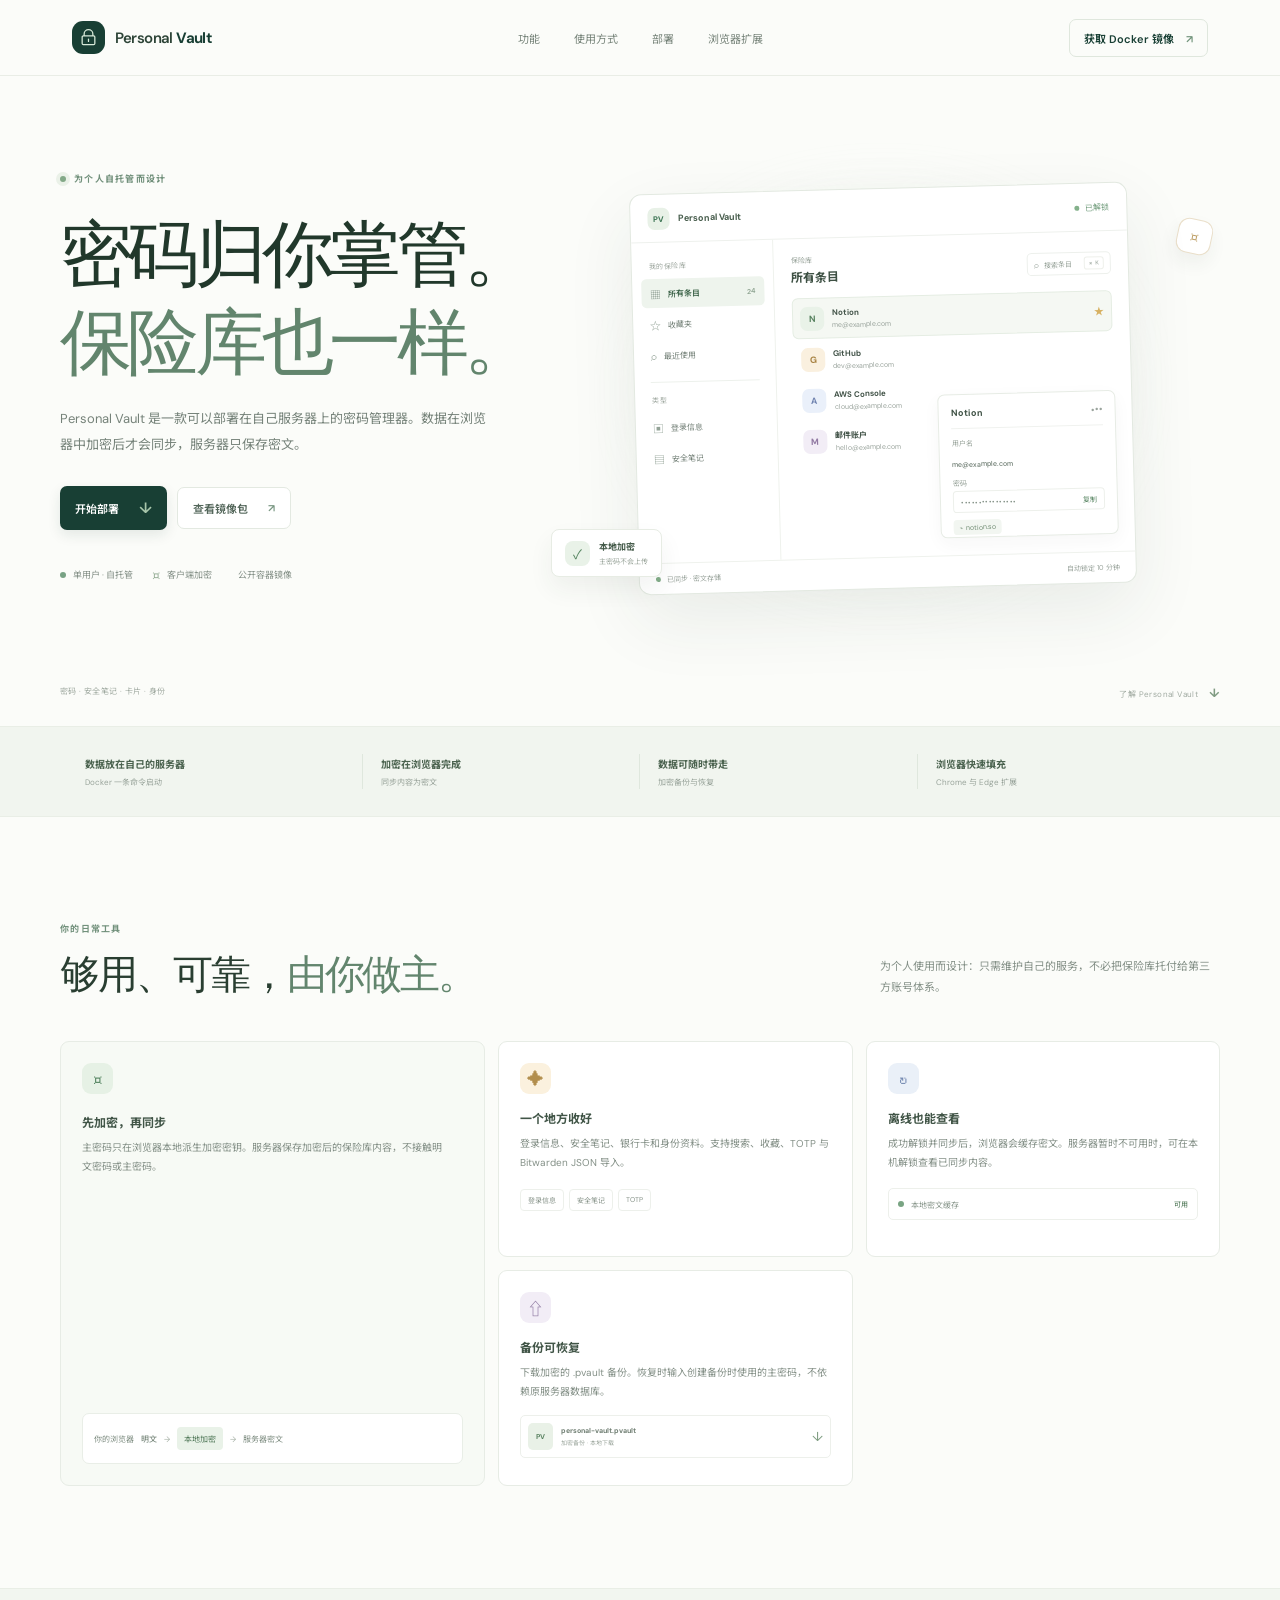
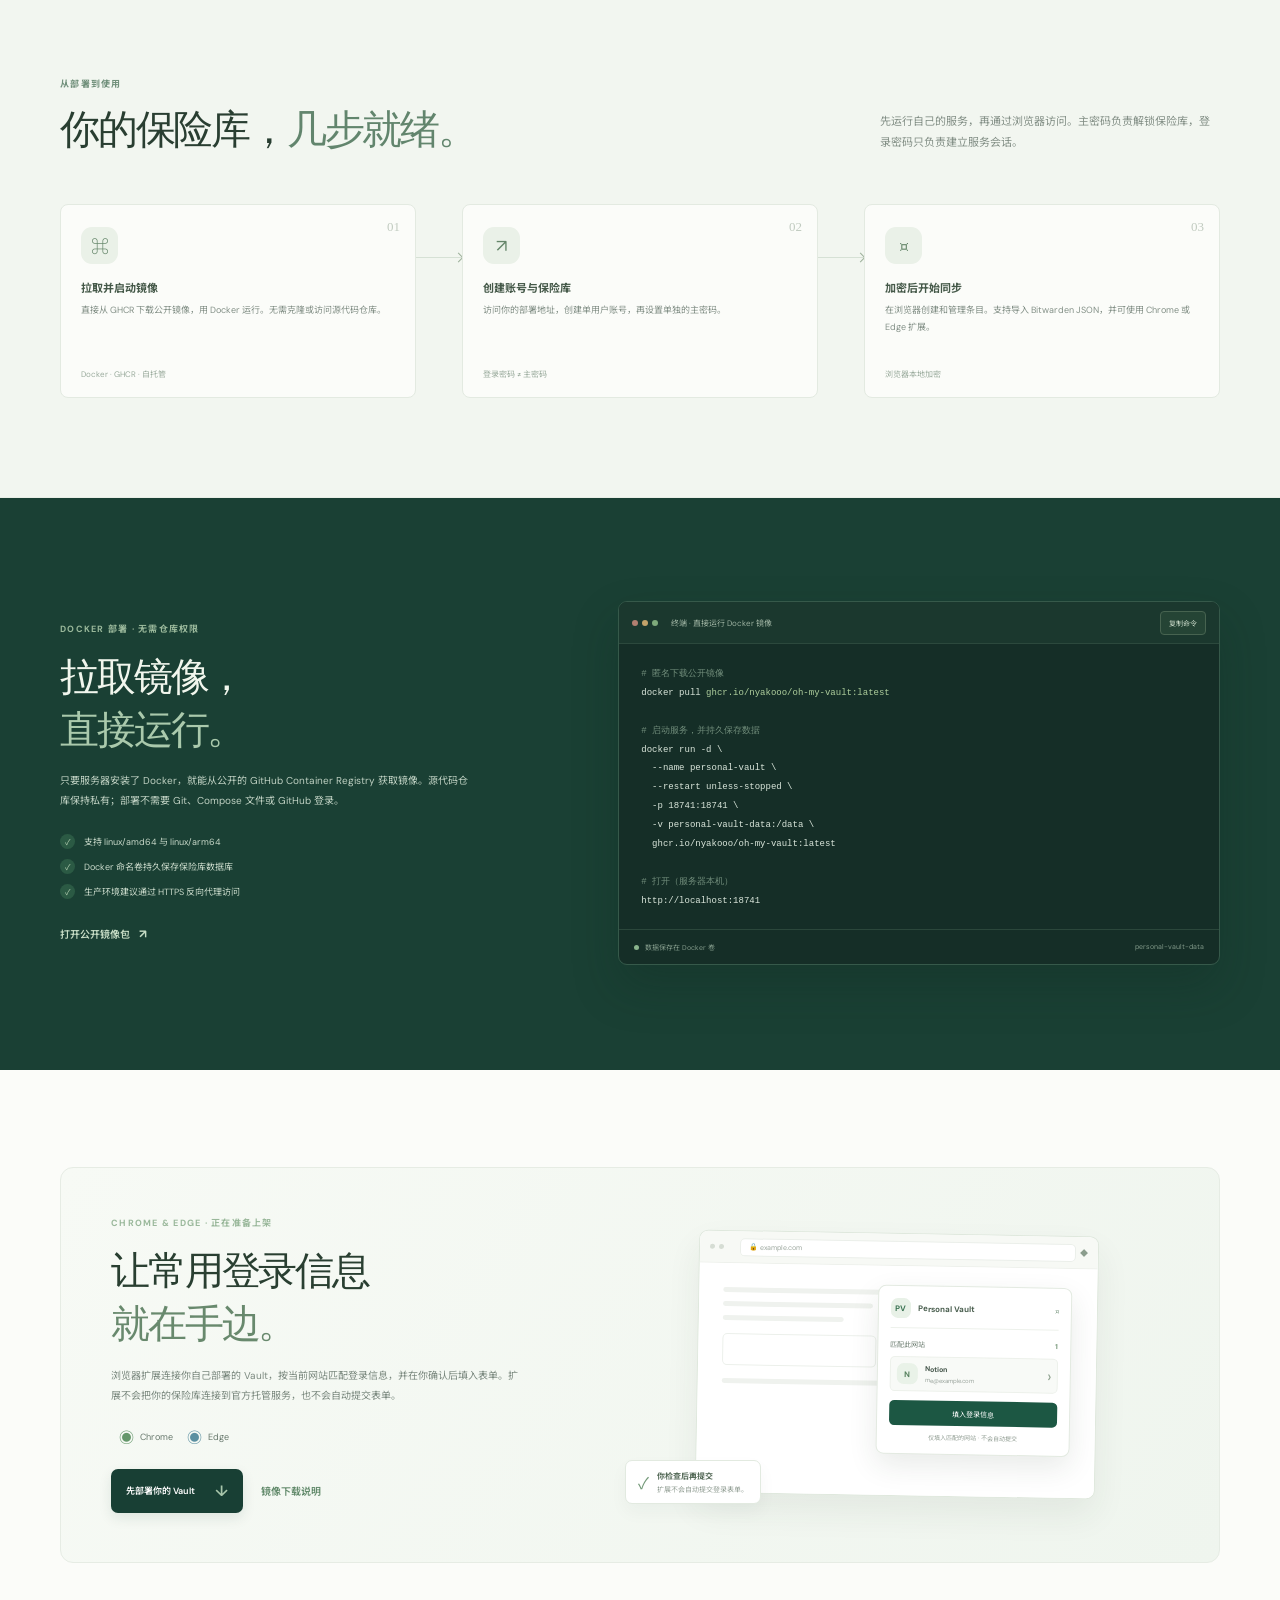
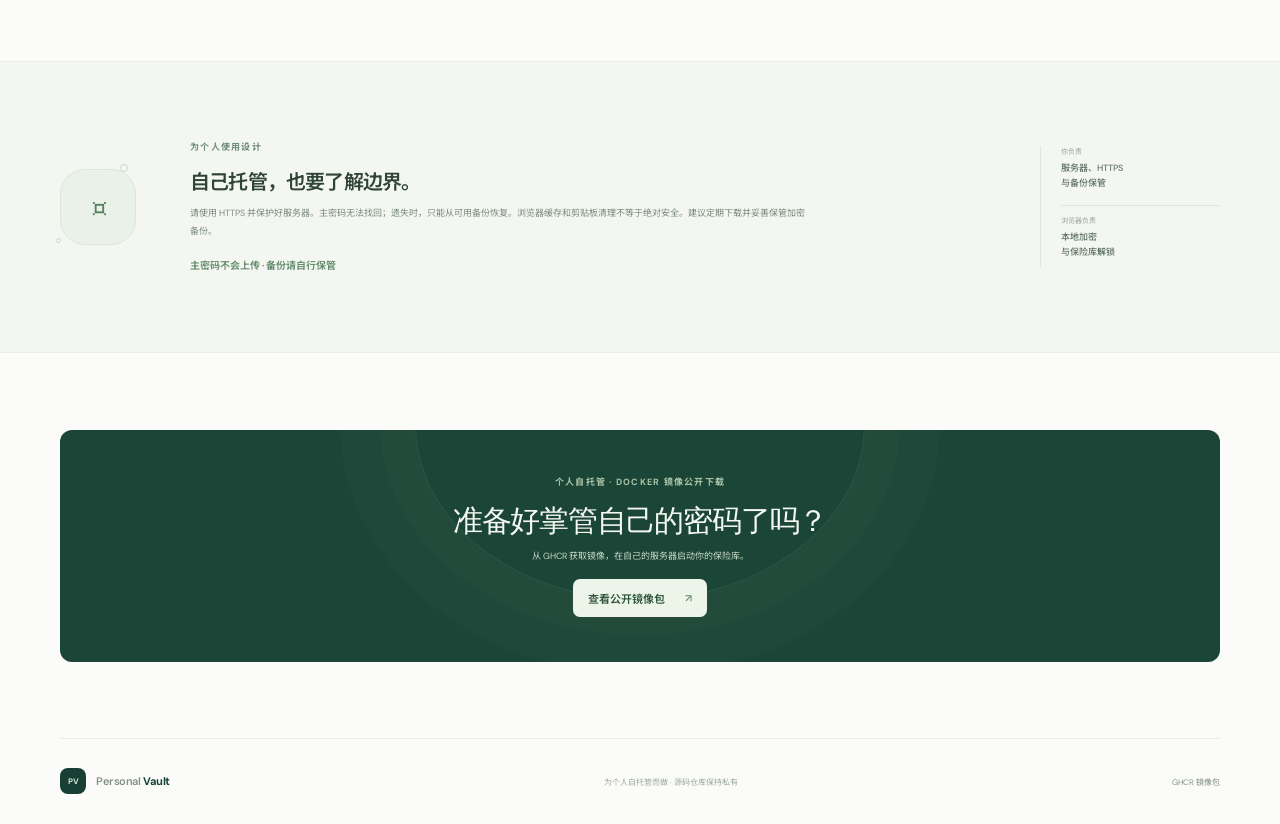
==== index.html @ 7a70dc6a "feat: publish Personal Vault homepage" ====
<!doctype html>
<html lang="zh-CN">
  <head>
    <meta charset="UTF-8" />
    <meta name="viewport" content="width=device-width, initial-scale=1" />
    <meta name="theme-color" content="#183f34" />
    <meta name="description" content="Personal Vault 是一款自托管、单用户密码管理器。浏览器本地加密，服务端只保存密文，并提供 Chrome 与 Edge 扩展。" />
    <link rel="icon" href="./favicon.svg" type="image/svg+xml" />
    <link rel="preconnect" href="https://fonts.googleapis.com" />
    <link rel="preconnect" href="https://fonts.gstatic.com" crossorigin />
    <link href="https://fonts.googleapis.com/css2?family=DM+Sans:wght@400;500;600;700&family=Noto+Sans+SC:wght@400;500;600;700&display=swap" rel="stylesheet" />
    <link rel="stylesheet" href="./styles.css" />
    <title>Personal Vault — 自己掌管的密码保险库</title>
  </head>
  <body>
    <header class="site-header">
      <a class="brand" href="#top" aria-label="Personal Vault 首页">
        <span class="brand-mark" aria-hidden="true"><svg viewBox="0 0 24 24" fill="none"><path d="M6.5 10V7.5a5.5 5.5 0 0 1 11 0V10M5.5 10h13A1.5 1.5 0 0 1 20 11.5v8a1.5 1.5 0 0 1-1.5 1.5h-13A1.5 1.5 0 0 1 4 19.5v-8A1.5 1.5 0 0 1 5.5 10Z"/><path d="M12 14v3"/></svg></span>
        <span>Personal <b>Vault</b></span>
      </a>
      <nav class="main-nav" aria-label="主导航">
        <a href="#features">功能</a>
        <a href="#how-it-works">使用方式</a>
        <a href="#install">部署</a>
        <a href="#extension">浏览器扩展</a>
      </nav>
      <a class="header-cta" href="https://github.com/users/Nyakooo/packages/container/package/oh-my-vault">获取 Docker 镜像 <span aria-hidden="true">↗</span></a>
    </header>

    <main id="top">
      <section class="hero section-wrap">
        <div class="hero-copy">
          <div class="eyebrow"><span></span> 为个人自托管而设计</div>
          <h1>密码归你掌管。<br /><em>保险库也一样。</em></h1>
          <p class="hero-intro">Personal Vault 是一款可以部署在自己服务器上的密码管理器。数据在浏览器中加密后才会同步，服务器只保存密文。</p>
          <div class="hero-actions">
            <a class="button button-primary" href="#install">开始部署 <span aria-hidden="true">↓</span></a>
            <a class="button button-quiet" href="https://github.com/users/Nyakooo/packages/container/package/oh-my-vault">查看镜像包 <span aria-hidden="true">↗</span></a>
          </div>
          <div class="hero-facts"><span><i class="fact-dot"></i> 单用户 · 自托管</span><span><i class="fact-lock">⌑</i> 客户端加密</span><span><i class="fact-leaf"></i> 公开容器镜像</span></div>
        </div>
        <div class="vault-visual" aria-label="保险库界面示意图">
          <div class="visual-glow"></div><div class="orbit orbit-a"></div><div class="orbit orbit-b"></div>
          <div class="vault-card">
            <div class="vault-card-top"><div class="mini-brand"><span class="mini-mark">PV</span><span>Personal Vault</span></div><span class="unlocked"><i></i> 已解锁</span></div>
            <div class="vault-card-body"><div class="vault-sidebar"><span class="side-label">我的保险库</span><span class="side-item active"><b>▦</b> 所有条目 <small>24</small></span><span class="side-item"><b>☆</b> 收藏夹</span><span class="side-item"><b>⌕</b> 最近使用</span><div class="side-rule"></div><span class="side-label">类型</span><span class="side-item"><b>▣</b> 登录信息</span><span class="side-item"><b>▤</b> 安全笔记</span></div>
              <div class="vault-list"><div class="list-title"><div><small>保险库</small><strong>所有条目</strong></div><span class="search-pill">⌕ <i>搜索条目</i><kbd>⌘ K</kbd></span></div><div class="entry selected"><span class="entry-icon green">N</span><span><b>Notion</b><small>me@example.com</small></span><span class="star">★</span></div><div class="entry"><span class="entry-icon amber">G</span><span><b>GitHub</b><small>dev@example.com</small></span></div><div class="entry"><span class="entry-icon blue">A</span><span><b>AWS Console</b><small>cloud@example.com</small></span></div><div class="entry"><span class="entry-icon violet">M</span><span><b>邮件账户</b><small>hello@example.com</small></span></div>
                <div class="detail-preview"><div class="detail-title"><span>Notion</span><span class="detail-more">•••</span></div><small>用户名</small><b>me@example.com</b><small>密码</small><div class="masked">•••••••••••••••• <span>复制</span></div><div class="site-chip">⌁ notion.so</div></div>
              </div></div>
            <div class="vault-card-foot"><span><i></i> 已同步 · 密文存储</span><span>自动锁定 10 分钟</span></div>
          </div>
          <div class="floating-badge"><span class="badge-shield">✓</span><span><b>本地加密</b><small>主密码不会上传</small></span></div>
          <div class="floating-key">⌑</div>
        </div>
        <div class="hero-bottom"><span>密码 · 安全笔记 · 卡片 · 身份</span><span class="scroll-label">了解 Personal Vault <b>↓</b></span></div>
      </section>

      <section class="trust-strip"><div><b>数据放在自己的服务器</b><span>Docker 一条命令启动</span></div><div><b>加密在浏览器完成</b><span>同步内容为密文</span></div><div><b>数据可随时带走</b><span>加密备份与恢复</span></div><div><b>浏览器快速填充</b><span>Chrome 与 Edge 扩展</span></div></section>

      <section class="section section-wrap" id="features">
        <div class="section-heading"><div><div class="eyebrow">你的日常工具</div><h2>够用、可靠，<em>由你做主。</em></h2></div><p>为个人使用而设计：只需维护自己的服务，不必把保险库托付给第三方账号体系。</p></div>
        <div class="feature-grid">
          <article class="feature-card feature-large"><span class="feature-icon icon-green">⌑</span><div><h3>先加密，再同步</h3><p>主密码只在浏览器本地派生加密密钥。服务器保存加密后的保险库内容，不接触明文密码或主密码。</p></div><div class="encryption-flow"><span>你的浏览器</span><b>明文</b><i>→</i><span class="flow-encrypted">本地加密</span><i>→</i><span>服务器密文</span></div></article>
          <article class="feature-card"><span class="feature-icon icon-gold">✦</span><h3>一个地方收好</h3><p>登录信息、安全笔记、银行卡和身份资料。支持搜索、收藏、TOTP 与 Bitwarden JSON 导入。</p><div class="tag-row"><span>登录信息</span><span>安全笔记</span><span>TOTP</span></div></article>
          <article class="feature-card"><span class="feature-icon icon-blue">↻</span><h3>离线也能查看</h3><p>成功解锁并同步后，浏览器会缓存密文。服务器暂时不可用时，可在本机解锁查看已同步内容。</p><div class="offline-art"><span class="offline-dot"></span><span>本地密文缓存</span><b>可用</b></div></article>
          <article class="feature-card"><span class="feature-icon icon-violet">⇧</span><h3>备份可恢复</h3><p>下载加密的 .pvault 备份。恢复时输入创建备份时使用的主密码，不依赖原服务器数据库。</p><div class="backup-file"><span>PV</span><span><b>personal-vault.pvault</b><small>加密备份 · 本地下载</small></span><span class="download-mark">↓</span></div></article>
        </div>
      </section>

      <section class="how-section" id="how-it-works"><div class="section-wrap how-inner"><div class="section-heading"><div><div class="eyebrow">从部署到使用</div><h2>你的保险库，<em>几步就绪。</em></h2></div><p>先运行自己的服务，再通过浏览器访问。主密码负责解锁保险库，登录密码只负责建立服务会话。</p></div>
        <div class="steps"><article><span class="step-number">01</span><div class="step-icon">⌘</div><h3>拉取并启动镜像</h3><p>直接从 GHCR 下载公开镜像，用 Docker 运行。无需克隆或访问源代码仓库。</p><small>Docker · GHCR · 自托管</small></article><div class="step-connector"></div><article><span class="step-number">02</span><div class="step-icon">↗</div><h3>创建账号与保险库</h3><p>访问你的部署地址，创建单用户账号，再设置单独的主密码。</p><small>登录密码 ≠ 主密码</small></article><div class="step-connector"></div><article><span class="step-number">03</span><div class="step-icon">⌑</div><h3>加密后开始同步</h3><p>在浏览器创建和管理条目。支持导入 Bitwarden JSON，并可使用 Chrome 或 Edge 扩展。</p><small>浏览器本地加密</small></article></div>
      </div></section>

      <section class="install-section" id="install"><div class="section-wrap install-layout"><div class="install-copy"><div class="eyebrow">Docker 部署 · 无需仓库权限</div><h2>拉取镜像，<br /><em>直接运行。</em></h2><p>只要服务器安装了 Docker，就能从公开的 GitHub Container Registry 获取镜像。源代码仓库保持私有；部署不需要 Git、Compose 文件或 GitHub 登录。</p><div class="install-points"><span><i>✓</i> 支持 linux/amd64 与 linux/arm64</span><span><i>✓</i> Docker 命名卷持久保存保险库数据库</span><span><i>✓</i> 生产环境建议通过 HTTPS 反向代理访问</span></div><a href="https://github.com/users/Nyakooo/packages/container/package/oh-my-vault" class="text-link">打开公开镜像包 <b>↗</b></a></div>
          <div class="terminal-card"><div class="terminal-bar"><div class="traffic"><i></i><i></i><i></i></div><span>终端 · 直接运行 Docker 镜像</span><button type="button" class="copy-button" data-copy="docker pull ghcr.io/nyakooo/oh-my-vault:latest\ndocker run -d --name personal-vault --restart unless-stopped -p 18741:18741 -v personal-vault-data:/data ghcr.io/nyakooo/oh-my-vault:latest">复制命令</button></div><pre><code><span class="code-muted"># 匿名下载公开镜像</span>
docker pull <span class="code-accent">ghcr.io/nyakooo/oh-my-vault:latest</span>

<span class="code-muted"># 启动服务，并持久保存数据</span>
docker run -d \
  --name personal-vault \
  --restart unless-stopped \
  -p 18741:18741 \
  -v personal-vault-data:/data \
  ghcr.io/nyakooo/oh-my-vault:latest

<span class="code-muted"># 打开（服务器本机）</span>
http://localhost:18741</code></pre><div class="terminal-foot"><span><i></i> 数据保存在 Docker 卷</span><span>personal-vault-data</span></div></div>
        </div></section>

      <section class="extension-section section-wrap" id="extension"><div class="extension-panel"><div class="extension-copy"><div class="eyebrow">Chrome & Edge · 正在准备上架</div><h2>让常用登录信息<br /><em>就在手边。</em></h2><p>浏览器扩展连接你自己部署的 Vault，按当前网站匹配登录信息，并在你确认后填入表单。扩展不会把你的保险库连接到官方托管服务，也不会自动提交表单。</p><div class="browser-chips"><span class="browser-icon chrome">◉</span> Chrome <span class="browser-icon edge">◉</span> Edge</div><div class="extension-actions"><a class="button button-primary" href="#install">先部署你的 Vault <span>↓</span></a><a class="text-link" href="https://github.com/users/Nyakooo/packages/container/package/oh-my-vault">镜像下载说明</a></div></div><div class="extension-preview"><div class="browser-frame"><div class="browser-top"><span></span><span></span><span></span><div class="address-bar">🔒 example.com</div><span class="puzzle">◆</span></div><div class="browser-page"><div class="page-lines"><i></i><i></i><i></i><b></b><i></i></div><div class="extension-popup"><div class="popup-top"><span class="mini-mark">PV</span><b>Personal Vault</b><span class="popup-lock">⌑</span></div><div class="match-label">匹配此网站 <b>1</b></div><div class="popup-login"><span class="entry-icon green">N</span><span><b>Notion</b><small>me@example.com</small></span><span>›</span></div><button type="button" class="fill-demo">填入登录信息</button><small class="popup-safety">仅填入匹配的网站 · 不会自动提交</small></div></div></div><div class="extension-note"><span>✓</span><div><b>你检查后再提交</b><small>扩展不会自动提交登录表单。</small></div></div></div></div></section>

      <section class="security-section"><div class="section-wrap security-inner"><div class="security-symbol"><span>⌑</span><i></i><i></i></div><div><div class="eyebrow">为个人使用设计</div><h2>自己托管，也要了解边界。</h2><p>请使用 HTTPS 并保护好服务器。主密码无法找回；遗失时，只能从可用备份恢复。浏览器缓存和剪贴板清理不等于绝对安全。建议定期下载并妥善保管加密备份。</p><span class="text-link">主密码不会上传 · 备份请自行保管</span></div><div class="security-aside"><span>你负责</span><b>服务器、HTTPS<br />与备份保管</b><span class="aside-rule"></span><span>浏览器负责</span><b>本地加密<br />与保险库解锁</b></div></div></section>

      <section class="final-cta section-wrap"><div class="final-card"><div class="final-orb"></div><div class="eyebrow">个人自托管 · Docker 镜像公开下载</div><h2>准备好掌管自己的密码了吗？</h2><p>从 GHCR 获取镜像，在自己的服务器启动你的保险库。</p><a class="button button-light" href="https://github.com/users/Nyakooo/packages/container/package/oh-my-vault">查看公开镜像包 <span>↗</span></a></div></section>
    </main>
    <footer class="site-footer section-wrap"><a class="brand footer-brand" href="#top"><span class="brand-mark" aria-hidden="true">PV</span><span>Personal <b>Vault</b></span></a><span>为个人自托管而做 · 源码仓库保持私有</span><div><a href="https://github.com/users/Nyakooo/packages/container/package/oh-my-vault">GHCR 镜像包</a></div></footer>
    <script>
      document.querySelectorAll(".copy-button").forEach((button) => {
        button.addEventListener("click", async () => {
          try {
            await navigator.clipboard.writeText(button.dataset.copy || "");
            button.textContent = "已复制";
            window.setTimeout(() => { button.textContent = "复制命令"; }, 1800);
          } catch {
            button.textContent = "请手动复制";
          }
        });
      });
    </script>
  </body>
</html>
---- styles.css ----
:root{font-family:"DM Sans","Noto Sans SC",sans-serif;color:#25372e;background:#fbfcf9;font-synthesis:none;text-rendering:optimizeLegibility;font-optical-sizing:auto;--forest:#183f34;--forest-2:#245c48;--green:#176f59;--sage:#e8f0e8;--muted:#77857c;--line:#e7ebe4;--serif:Georgia,"Noto Serif SC",serif}*{box-sizing:border-box}html{scroll-behavior:smooth;scroll-padding-top:84px}body{margin:0;min-width:320px}a{color:inherit;text-decoration:none}.site-header{height:76px;display:flex;align-items:center;justify-content:space-between;padding:0 max(calc((100vw - 1160px)/2),5.6vw);border-bottom:1px solid #e9ede6;background:#fbfcf9;position:sticky;top:0;z-index:10}.brand{display:flex;align-items:center;gap:10px;color:#2d4437;font-size:15px;font-weight:600;letter-spacing:-.04em}.brand b{color:var(--forest)}.brand-mark{width:33px;height:33px;display:grid;place-items:center;border-radius:11px;background:var(--forest);color:#d8ead9;font-weight:700;font-size:10px;letter-spacing:0}.brand-mark svg{width:19px;height:19px;stroke:#d8ead9;stroke-width:1.6;stroke-linecap:round;stroke-linejoin:round}.main-nav{display:flex;align-items:center;gap:34px;color:#77847a;font-size:11px}.main-nav a:hover,.site-footer a:hover{color:var(--green)}.header-cta{font-size:11px;color:var(--forest);font-weight:600;padding:10px 14px;border:1px solid #dfe7dd;border-radius:7px}.header-cta span{margin-left:9px;color:#71937b}.section-wrap{width:min(1160px,calc(100% - 64px));margin-inline:auto}.hero{min-height:650px;display:grid;grid-template-columns:.87fr 1.13fr;align-items:center;position:relative;padding:61px 0 86px}.hero-copy{position:relative;z-index:2;padding-bottom:20px}.eyebrow{display:flex;align-items:center;gap:8px;color:#71907b;text-transform:uppercase;font-size:9px;font-weight:700;letter-spacing:.14em}.eyebrow>span{width:6px;height:6px;border-radius:50%;background:#82a887;box-shadow:0 0 0 4px #eaf1e8}h1,h2,h3,p{margin-top:0}.hero h1{font-family:var(--serif);font-size:clamp(48px,5.8vw,72px);line-height:1.22;letter-spacing:-.065em;font-weight:500;color:#21382b;margin:27px 0 18px}.hero h1 em,.section-heading h2 em,.install-copy h2 em,.extension-copy h2 em{font-weight:500;color:#62856d;font-style:normal}.hero-intro{max-width:435px;color:#758279;font-size:13px;line-height:2.05;margin-bottom:27px}.hero-actions{display:flex;align-items:center;gap:10px}.button{display:inline-flex;align-items:center;gap:20px;border-radius:7px;padding:12px 15px;font-size:11px;font-weight:600;transition:transform .18s,background .18s}.button:hover{transform:translateY(-2px)}.button-primary{background:var(--forest);color:#fff;box-shadow:0 5px 13px #183f341a}.button-primary:hover{background:#245846}.button-primary span{color:#a8c6ab;font-size:15px}.button-quiet{border:1px solid #e3e9e1;color:#53665a;background:#fff}.button-quiet span{color:#789681}.hero-facts{display:flex;gap:19px;flex-wrap:wrap;margin-top:35px;color:#849087;font-size:9px}.hero-facts span{display:inline-flex;align-items:center;gap:7px}.fact-dot{height:6px;width:6px;border-radius:50%;background:#78a284}.fact-lock,.fact-leaf{color:#91aa92;font-size:15px;font-style:normal}.vault-visual{height:465px;position:relative;display:grid;place-items:center;margin-left:-18px}.visual-glow{position:absolute;width:390px;height:300px;border-radius:50%;background:#dfece0;filter:blur(45px);opacity:.75}.orbit{position:absolute;width:445px;height:230px;border:1px solid #d6e2d6;border-radius:50%;transform:rotate(-16deg)}.orbit-b{width:490px;height:270px;transform:rotate(20deg);border-color:#e5ece3}.vault-card{width:min(498px,100%);position:relative;z-index:1;border:1px solid #e3e9e1;border-radius:12px;background:#fff;box-shadow:0 26px 70px #243a2c15;overflow:hidden;transform:rotate(-1.5deg)}.vault-card-top{height:48px;display:flex;align-items:center;justify-content:space-between;padding:0 17px;border-bottom:1px solid #eef1ed}.mini-brand{display:flex;align-items:center;gap:8px;font-size:9px;font-weight:700;color:#465c4b}.mini-mark{display:grid;place-items:center;width:22px;height:22px;border-radius:7px;background:#e8f1e7;color:#397251;font-size:8px;font-weight:700}.unlocked{color:#76a080;font-size:8px}.unlocked i,.terminal-foot i{width:5px;height:5px;display:inline-block;border-radius:50%;background:#84b18b;margin-right:4px}.vault-card-body{display:grid;grid-template-columns:142px 1fr;min-height:320px}.vault-sidebar{padding:18px 9px;border-right:1px solid #eff2ed}.side-label{display:block;padding:0 8px 8px;color:#a1aaa2;font-size:7px;letter-spacing:.08em;text-transform:uppercase}.side-item{height:29px;display:flex;align-items:center;gap:7px;padding:0 8px;border-radius:5px;color:#748178;font-size:8px;margin-bottom:2px}.side-item b{font-size:11px;font-weight:400;color:#92a296}.side-item.active{background:#eef4ed;color:#42684e;font-weight:600}.side-item small{margin-left:auto;color:#8ba18e;font-size:7px}.side-rule{height:1px;background:#edf1ec;margin:12px 7px}.vault-list{padding:16px 17px;position:relative}.list-title{display:flex;align-items:center;justify-content:space-between;margin-bottom:12px}.list-title>div{display:grid;gap:3px}.list-title small,.detail-preview>small{color:#98a39a;font-size:7px}.list-title strong{font-size:12px;color:#3e5144}.search-pill{height:23px;padding:0 6px;display:flex;align-items:center;gap:5px;border:1px solid #edf0ec;border-radius:5px;color:#9aa59c;font-size:9px}.search-pill i{font-size:7px;font-style:normal}.search-pill kbd{margin-left:7px;padding:2px 4px;border:1px solid #eef0eb;border-radius:3px;font-size:6px}.entry{height:41px;display:flex;align-items:center;gap:8px;padding:5px 7px;border:1px solid transparent;border-radius:6px}.entry.selected{border-color:#e5ede3;background:#f5f8f3}.entry-icon{width:24px;height:24px;display:grid;place-items:center;border-radius:7px;font-size:9px;font-weight:700}.green{background:#e9f2e8;color:#55805d}.amber{background:#faf0df;color:#a78242}.blue{background:#eaf0fa;color:#7184b0}.violet{background:#f2edf6;color:#9179a2}.entry>span:nth-child(2),.popup-login>span:nth-child(2){display:grid;gap:3px;min-width:0}.entry b,.popup-login b{font-size:8px;color:#435449}.entry small,.popup-login small{font-size:7px;color:#9aa49d}.star{margin-left:auto;color:#d7b162;font-size:10px}.detail-preview{position:absolute;left:160px;right:16px;bottom:17px;height:144px;padding:12px;border:1px solid #e7ece5;border-radius:7px;background:white;box-shadow:0 6px 18px #283a2b0a}.detail-title{display:flex;justify-content:space-between;padding-bottom:9px;border-bottom:1px solid #f0f2ef;margin-bottom:9px;font-size:9px;font-weight:700;color:#3e5144}.detail-more{color:#9aa49d}.detail-preview>small{display:block;margin:6px 0 3px}.detail-preview>b{font-size:7px;color:#69786d;font-weight:500}.masked{height:22px;display:flex;align-items:center;justify-content:space-between;padding:0 7px;border:1px solid #edf0eb;border-radius:4px;color:#869389;font-size:7px;letter-spacing:.07em}.masked span{color:#5d8967;letter-spacing:0}.site-chip{display:inline-block;margin-top:7px;padding:3px 6px;border-radius:4px;background:#f2f6f1;color:#718d74;font-size:7px}.vault-card-foot{height:31px;display:flex;align-items:center;justify-content:space-between;padding:0 16px;border-top:1px solid #eff2ed;color:#9aa49c;font-size:7px}.vault-card-foot i{display:inline-block;width:5px;height:5px;border-radius:50%;background:#83ad89;margin-right:4px}.floating-badge{position:absolute;z-index:2;left:4px;bottom:44px;display:flex;gap:9px;align-items:center;padding:10px 13px;background:#fff;border:1px solid #e7ece4;border-radius:8px;box-shadow:0 12px 24px #293e3010}.badge-shield{width:25px;height:25px;display:grid;place-items:center;background:#e9f2e8;border-radius:8px;color:#54845f;font-size:13px}.floating-badge>span:last-child{display:grid;gap:3px}.floating-badge b{font-size:9px;color:#445a49}.floating-badge small{font-size:7px;color:#9ba69c}.floating-key{position:absolute;right:8px;top:63px;display:grid;place-items:center;width:35px;height:35px;border:1px solid #eadfca;border-radius:11px;background:#fff;color:#bd9e64;transform:rotate(12deg);box-shadow:0 9px 18px #283e3010}.hero-bottom{position:absolute;bottom:25px;left:0;right:0;display:flex;justify-content:space-between;color:#a0aaa1;font-size:8px;letter-spacing:.05em}.scroll-label b{padding-left:8px;color:#7f9b82;font-size:12px}.trust-strip{display:grid;grid-template-columns:repeat(4,1fr);padding:27px max(calc((100vw - 1110px)/2),5.6vw);background:#f1f5ef;border-block:1px solid #e9eee6}.trust-strip>div{display:grid;gap:5px;padding:2px 18px;border-right:1px solid #dfe7dd}.trust-strip>div:first-child{padding-left:0}.trust-strip>div:last-child{border:0}.trust-strip b{font-size:10px;color:#4b634f}.trust-strip span{font-size:8px;color:#98a39a}.section{padding-top:105px;padding-bottom:102px}.section-heading{display:flex;justify-content:space-between;align-items:flex-end;gap:50px;margin-bottom:39px}.section-heading h2,.install-copy h2,.extension-copy h2{margin:13px 0 0;color:#293e31;font-family:var(--serif);font-size:40px;line-height:1.35;font-weight:500;letter-spacing:-.055em}.section-heading>p{max-width:340px;margin:0 0 4px;color:#849087;font-size:11px;line-height:1.9}.feature-grid{display:grid;grid-template-columns:1.2fr 1fr 1fr;gap:13px}.feature-card{min-height:216px;padding:21px;border:1px solid #e7ece5;border-radius:9px;background:#fff}.feature-large{grid-row:span 2;display:flex;flex-direction:column;background:#f7faf5}.feature-icon{width:31px;height:31px;display:grid;place-items:center;border-radius:9px;font-size:17px}.icon-green{background:#e6f1e5;color:#4b7d58}.icon-gold{background:#fbf1de;color:#b28e4c}.icon-blue{background:#eaf0f8;color:#768bb2}.icon-violet{background:#f2edf6;color:#8e78a0}.feature-card h3{font-size:12px;color:#415547;margin:15px 0 7px}.feature-card p{color:#849087;font-size:10px;line-height:1.9;margin:0;max-width:330px}.feature-large h3{margin-top:19px}.feature-large p{max-width:365px}.encryption-flow{display:flex;align-items:center;gap:7px;margin-top:auto;padding:13px 11px;background:#fff;border:1px solid #e9eee7;border-radius:7px;color:#7f8e82;font-size:8px}.encryption-flow b{font-weight:500}.encryption-flow i{font-style:normal;color:#a6b1a6}.flow-encrypted{padding:6px 7px;border-radius:4px;background:#e9f2e8;color:#507858}.tag-row{display:flex;gap:5px;margin-top:17px;flex-wrap:wrap}.tag-row span{padding:5px 7px;border:1px solid #edf0eb;border-radius:4px;color:#879389;font-size:7px}.offline-art{height:32px;display:flex;align-items:center;gap:7px;margin-top:16px;padding:0 9px;border:1px solid #edf0eb;border-radius:5px;color:#89978c;font-size:8px}.offline-dot{width:6px;height:6px;border-radius:50%;background:#79a483}.offline-art b{margin-left:auto;color:#64886b;font-size:7px;font-weight:500}.backup-file{display:flex;align-items:center;gap:8px;margin-top:14px;padding:7px;border:1px solid #edf0eb;border-radius:5px}.backup-file>span:first-child{display:grid;place-items:center;width:25px;height:27px;border-radius:5px;background:#e9f1e7;color:#58805f;font-size:7px;font-weight:700}.backup-file>span:nth-child(2){display:grid;gap:3px}.backup-file b{color:#6e7d71;font-size:7px}.backup-file small{color:#a0aaa1;font-size:6px}.download-mark{margin-left:auto;color:#7e9c81;font-size:13px}.how-section{background:#f2f6f0;padding:88px 0 99px;border-block:1px solid #e9eee6}.how-section .section-heading{margin-bottom:47px}.steps{display:grid;grid-template-columns:1fr 46px 1fr 46px 1fr;align-items:start}.steps article{position:relative;padding:22px 20px 18px;border:1px solid #e3eae1;border-radius:8px;background:#fbfcf9}.step-number{position:absolute;right:15px;top:14px;color:#c1cbc0;font-family:var(--serif);font-size:13px}.step-icon{width:37px;height:37px;display:grid;place-items:center;border-radius:11px;background:#eaf1e8;color:#65866a;font-size:18px}.steps h3{margin:15px 0 7px;color:#455949;font-size:11px}.steps p{min-height:55px;margin:0;color:#839087;font-size:9px;line-height:1.9}.steps article>small{display:block;margin-top:11px;color:#9aab9d;font-size:8px}.step-connector{height:1px;margin-top:53px;background:#d6e1d5;position:relative}.step-connector:after{content:"";position:absolute;right:0;top:-3px;width:6px;height:6px;border-top:1px solid #9db19b;border-right:1px solid #9db19b;transform:rotate(45deg)}.install-section{padding:103px 0 105px;background:#1a4034;color:#edf4ed}.install-layout{display:grid;grid-template-columns:.9fr 1.1fr;align-items:center;gap:66px}.install-copy .eyebrow,.extension-copy .eyebrow{color:#9ab89b}.install-copy h2,.extension-copy h2{color:#f1f6ed;font-size:39px;margin-top:16px}.install-copy h2 em,.extension-copy h2 em{color:#aac9ac}.install-copy>p,.extension-copy>p{max-width:410px;margin:15px 0 20px;color:#bfd0c2;font-size:10px;line-height:2}.install-points{display:grid;gap:10px;margin:23px 0;color:#c8d8c9;font-size:9px}.install-points i{display:inline-grid;place-items:center;width:15px;height:15px;margin-right:7px;border-radius:50%;background:#2b5a44;color:#b6d1b3;font-style:normal;font-size:8px}.text-link{display:inline-flex;align-items:center;gap:9px;color:#628a6b;font-size:10px;font-weight:600}.text-link b{font-size:12px}.install-copy>.text-link{color:#c5dbc4}.terminal-card{overflow:hidden;border:1px solid #36594a;border-radius:9px;background:#152e27;box-shadow:0 22px 45px #10251f44}.terminal-bar{height:42px;display:flex;align-items:center;padding:0 13px;border-bottom:1px solid #2c493d;background:#1b382e;color:#9cb1a0;font-size:8px}.traffic{display:flex;gap:4px;margin-right:13px}.traffic i{width:6px;height:6px;border-radius:50%;background:#b17f70}.traffic i:nth-child(2){background:#c3a36a}.traffic i:nth-child(3){background:#7eaa7b}.terminal-bar>span{flex:1}.copy-button{padding:6px 8px;border:1px solid #476350;border-radius:4px;background:#254435;color:#c8d8c7;font:inherit;font-size:7px;cursor:pointer}.terminal-card pre{margin:0;padding:21px 22px 18px;overflow:auto;color:#dbe7dc;font-family:ui-monospace,SFMono-Regular,Menlo,monospace;font-size:9px;line-height:2.1}.code-muted{color:#718d7b}.code-accent{color:#afcf9d}.terminal-foot{height:35px;display:flex;align-items:center;justify-content:space-between;padding:0 15px;border-top:1px solid #2b473b;color:#819989;font-size:7px}.terminal-foot i{background:#89b48c}.terminal-foot b{color:#b8ceb8;font-weight:500}.extension-section{padding-top:97px;padding-bottom:98px}.extension-panel{display:grid;grid-template-columns:.92fr 1.08fr;gap:50px;align-items:center;padding:47px 50px;border:1px solid #e6ece4;border-radius:13px;background:linear-gradient(125deg,#f7faf5,#eff5ee)}.extension-copy h2{color:#293f31}.extension-copy h2 em{color:#68896d}.extension-copy>p{color:#7b897f}.browser-chips{display:flex;align-items:center;gap:6px;margin-top:19px;color:#67786c;font-size:9px}.browser-icon{font-size:15px;margin-left:8px}.browser-icon.chrome{color:#64976a}.browser-icon.edge{color:#5b90a1}.extension-actions{display:flex;align-items:center;gap:18px;margin-top:21px}.extension-actions .button{font-size:9px}.extension-preview{position:relative;min-height:300px;display:grid;place-items:center}.browser-frame{width:100%;max-width:400px;height:263px;border:1px solid #dfe8dd;border-radius:9px;background:#fff;box-shadow:0 16px 34px #25392a12;overflow:hidden;transform:rotate(1deg)}.browser-top{height:32px;display:flex;align-items:center;gap:4px;padding:0 10px;border-bottom:1px solid #eef1ec;background:#f7f9f5}.browser-top>span:first-child,.browser-top>span:nth-child(2){width:5px;height:5px;border-radius:50%;background:#d6ddd4}.address-bar{height:18px;flex:1;margin-left:8px;padding:3px 8px;border:1px solid #ebefea;border-radius:5px;background:#fff;color:#9ba69d;font-size:7px}.puzzle{color:#8b9d8d;font-size:8px}.browser-page{position:relative;height:230px;padding:24px;background:linear-gradient(#fff 0 100%)}.page-lines{display:grid;width:55%;gap:9px}.page-lines i{height:5px;border-radius:3px;background:#eff2ee}.page-lines i:nth-child(2){width:78%}.page-lines i:nth-child(3){width:63%}.page-lines b{height:32px;width:80%;border:1px solid #ecf0eb;border-radius:5px;margin:4px 0}.extension-popup{position:absolute;top:19px;right:25px;width:194px;padding:12px;border:1px solid #e3eae1;border-radius:8px;background:#fff;box-shadow:0 11px 29px #263c2c1a}.popup-top{display:flex;align-items:center;gap:7px;padding-bottom:9px;border-bottom:1px solid #edf1eb;color:#495e4e;font-size:8px}.popup-top .mini-mark{width:20px;height:20px}.popup-lock{margin-left:auto;color:#73927a}.match-label{display:flex;justify-content:space-between;margin:11px 0 7px;color:#708074;font-size:7px}.match-label b{color:#729474}.popup-login{display:flex;align-items:center;gap:7px;padding:6px;border:1px solid #edf1eb;border-radius:5px;background:#f8faf7}.popup-login>span:last-child{margin-left:auto;color:#8da08e}.popup-login .entry-icon{width:21px;height:21px;font-size:8px}.popup-login b{font-size:7px}.popup-login small{font-size:6px}.fill-demo{width:100%;height:25px;margin-top:9px;border:0;border-radius:5px;background:#1c5743;color:white;font:inherit;font-size:7px}.popup-safety{display:block;margin-top:7px;text-align:center;color:#95a197;font-size:6px}.extension-note{position:absolute;left:0;bottom:11px;display:flex;align-items:center;gap:8px;padding:9px 12px;border:1px solid #e2eae0;border-radius:7px;background:#fff;box-shadow:0 8px 18px #233a2b0a}.extension-note>span{color:#729877}.extension-note div{display:grid;gap:3px}.extension-note b{font-size:8px;color:#566b59}.extension-note small{font-size:7px;color:#939f95}.security-section{padding:78px 0;background:#f3f6f1;border-block:1px solid #e8ede6}.security-inner{display:grid;grid-template-columns:100px 1fr 180px;gap:30px;align-items:center}.security-symbol{position:relative;width:76px;height:76px;display:grid;place-items:center;border:1px solid #dce7da;border-radius:25px;background:#eaf1e8;color:#56805f;font-size:30px}.security-symbol>i{position:absolute;width:8px;height:8px;border:1px solid #c8dac6;border-radius:50%;top:-6px;right:7px}.security-symbol>i:last-child{width:5px;height:5px;top:auto;bottom:1px;left:-5px}.security-inner h2{margin:13px 0 9px;color:#304536;font-size:20px;font-weight:600;letter-spacing:-.04em}.security-inner p{max-width:620px;margin-bottom:13px;color:#7e8c80;font-size:9px;line-height:2}.security-aside{display:grid;gap:5px;padding-left:20px;border-left:1px solid #dfe7dd;color:#9aa69b;font-size:7px}.security-aside b{margin-bottom:7px;color:#637669;font-size:9px;font-weight:500;line-height:1.7}.aside-rule{height:1px;background:#dfe7dd;margin:1px 0 4px}.final-cta{padding-top:77px;padding-bottom:76px}.final-card{position:relative;overflow:hidden;padding:45px 30px;text-align:center;border-radius:12px;background:#1b4537;color:#f5f8f3}.final-orb{position:absolute;left:50%;top:-180px;width:450px;height:350px;transform:translateX(-50%);border:1px solid #73927a33;border-radius:50%;box-shadow:0 0 0 35px #73927a0d,0 0 0 75px #73927a08}.final-card>*:not(.final-orb){position:relative}.final-card .eyebrow{justify-content:center;color:#aac3a7}.final-card h2{margin:13px 0 7px;font-family:var(--serif);font-size:30px;font-weight:500;letter-spacing:-.04em}.final-card p{margin:0 auto 17px;color:#c3d4c4;font-size:9px}.button-light{background:#edf4e9;color:#315640;padding:11px 15px}.button-light span{color:#719677}.site-footer{height:86px;display:flex;align-items:center;justify-content:space-between;border-top:1px solid #e8ede6;color:#a0aaa1;font-size:8px}.footer-brand{font-size:11px;color:#5a705e}.footer-brand .brand-mark{width:26px;height:26px;border-radius:8px;font-size:8px}.site-footer>div{display:flex;gap:19px}.site-footer a{color:#849187}
@media(max-width:950px){.site-header{padding-inline:32px}.main-nav{gap:18px}.hero{grid-template-columns:.9fr 1.1fr;min-height:590px}.hero h1{font-size:55px}.vault-visual{transform:scale(.87);margin-inline:-35px}.trust-strip{padding-inline:32px}.trust-strip>div{padding-inline:11px}.section-heading h2{font-size:35px}.feature-grid{grid-template-columns:1fr 1fr}.feature-large{grid-row:span 1;min-height:220px}.feature-large .encryption-flow{margin-top:26px}.install-layout{gap:38px}.extension-panel{padding:38px 30px;gap:22px}.security-inner{grid-template-columns:80px 1fr 150px;gap:20px}}
@media(max-width:700px){html{scroll-padding-top:66px}.site-header{height:64px;padding-inline:20px}.main-nav{display:none}.header-cta{padding:8px 10px;font-size:9px}.section-wrap{width:min(100% - 40px,520px)}.hero{display:flex;flex-direction:column;align-items:stretch;padding:56px 0 70px;min-height:unset}.hero-copy{padding:0}.hero h1{font-size:53px;margin-top:22px}.hero-intro{font-size:12px}.hero-facts{gap:12px;margin-top:24px}.vault-visual{height:360px;margin:2px -55px -5px;transform:scale(.82)}.hero-bottom{bottom:17px}.trust-strip{grid-template-columns:1fr 1fr;gap:15px;padding:22px 20px}.trust-strip>div{padding:0 10px;border-right:0}.trust-strip>div:nth-child(odd){padding-left:0;border-right:1px solid #dfe7dd}.trust-strip>div b{font-size:9px}.trust-strip>div span{font-size:7px}.section{padding-top:70px;padding-bottom:73px}.section-heading{display:block;margin-bottom:28px}.section-heading h2,.install-copy h2,.extension-copy h2{font-size:33px}.section-heading>p{margin-top:12px}.feature-grid{grid-template-columns:1fr;gap:9px}.feature-card{min-height:unset;padding:18px}.feature-large{min-height:217px}.feature-card p{max-width:none}.how-section{padding:68px 0 72px}.steps{grid-template-columns:1fr;gap:0}.steps article{padding:17px}.steps p{min-height:unset}.step-connector{height:19px;width:1px;margin:0 0 0 19px}.step-connector:after{right:-3px;top:auto;bottom:0;transform:rotate(135deg)}.install-section{padding:70px 0}.install-layout{grid-template-columns:1fr;gap:28px}.terminal-card pre{padding:16px 13px;font-size:7px}.extension-section{padding-top:60px;padding-bottom:65px}.extension-panel{grid-template-columns:1fr;padding:25px 20px;gap:14px}.extension-preview{min-height:280px}.extension-actions{flex-wrap:wrap;gap:12px}.security-section{padding:59px 0}.security-inner{grid-template-columns:55px 1fr;gap:15px}.security-symbol{width:51px;height:51px;border-radius:17px;font-size:22px}.security-inner h2{font-size:17px}.security-inner p{font-size:8px}.security-aside{grid-column:2;grid-template-columns:1fr 1fr;gap:4px 10px;padding:13px 0 0;border-left:0;border-top:1px solid #dfe7dd}.security-aside .aside-rule{display:none}.security-aside b{margin-bottom:0}.final-cta{padding-top:52px;padding-bottom:53px}.final-card{padding:37px 18px}.final-card h2{font-size:24px}.site-footer{height:auto;min-height:85px;flex-wrap:wrap;gap:7px;padding-block:17px}.site-footer>span{order:3;width:100%}}
@media(prefers-reduced-motion:reduce){html{scroll-behavior:auto}*,*:before,*:after{transition:none!important}}
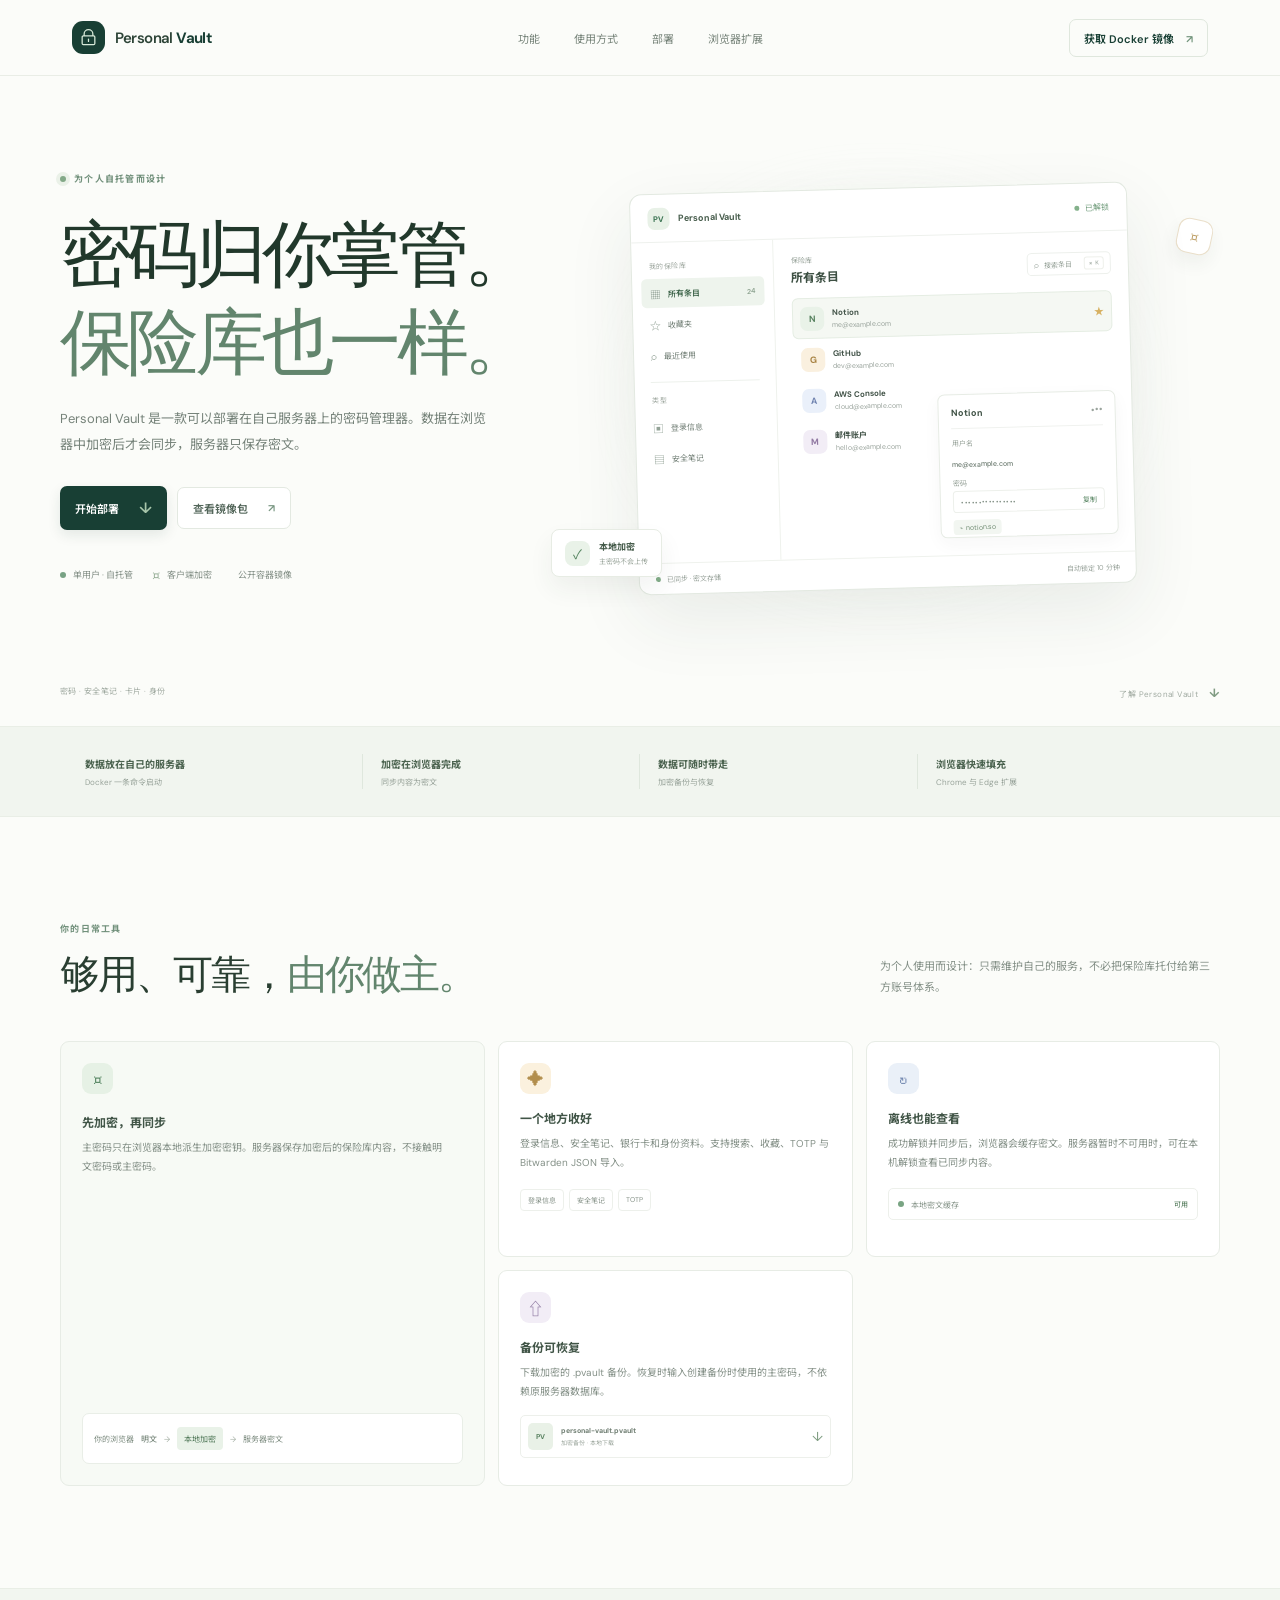
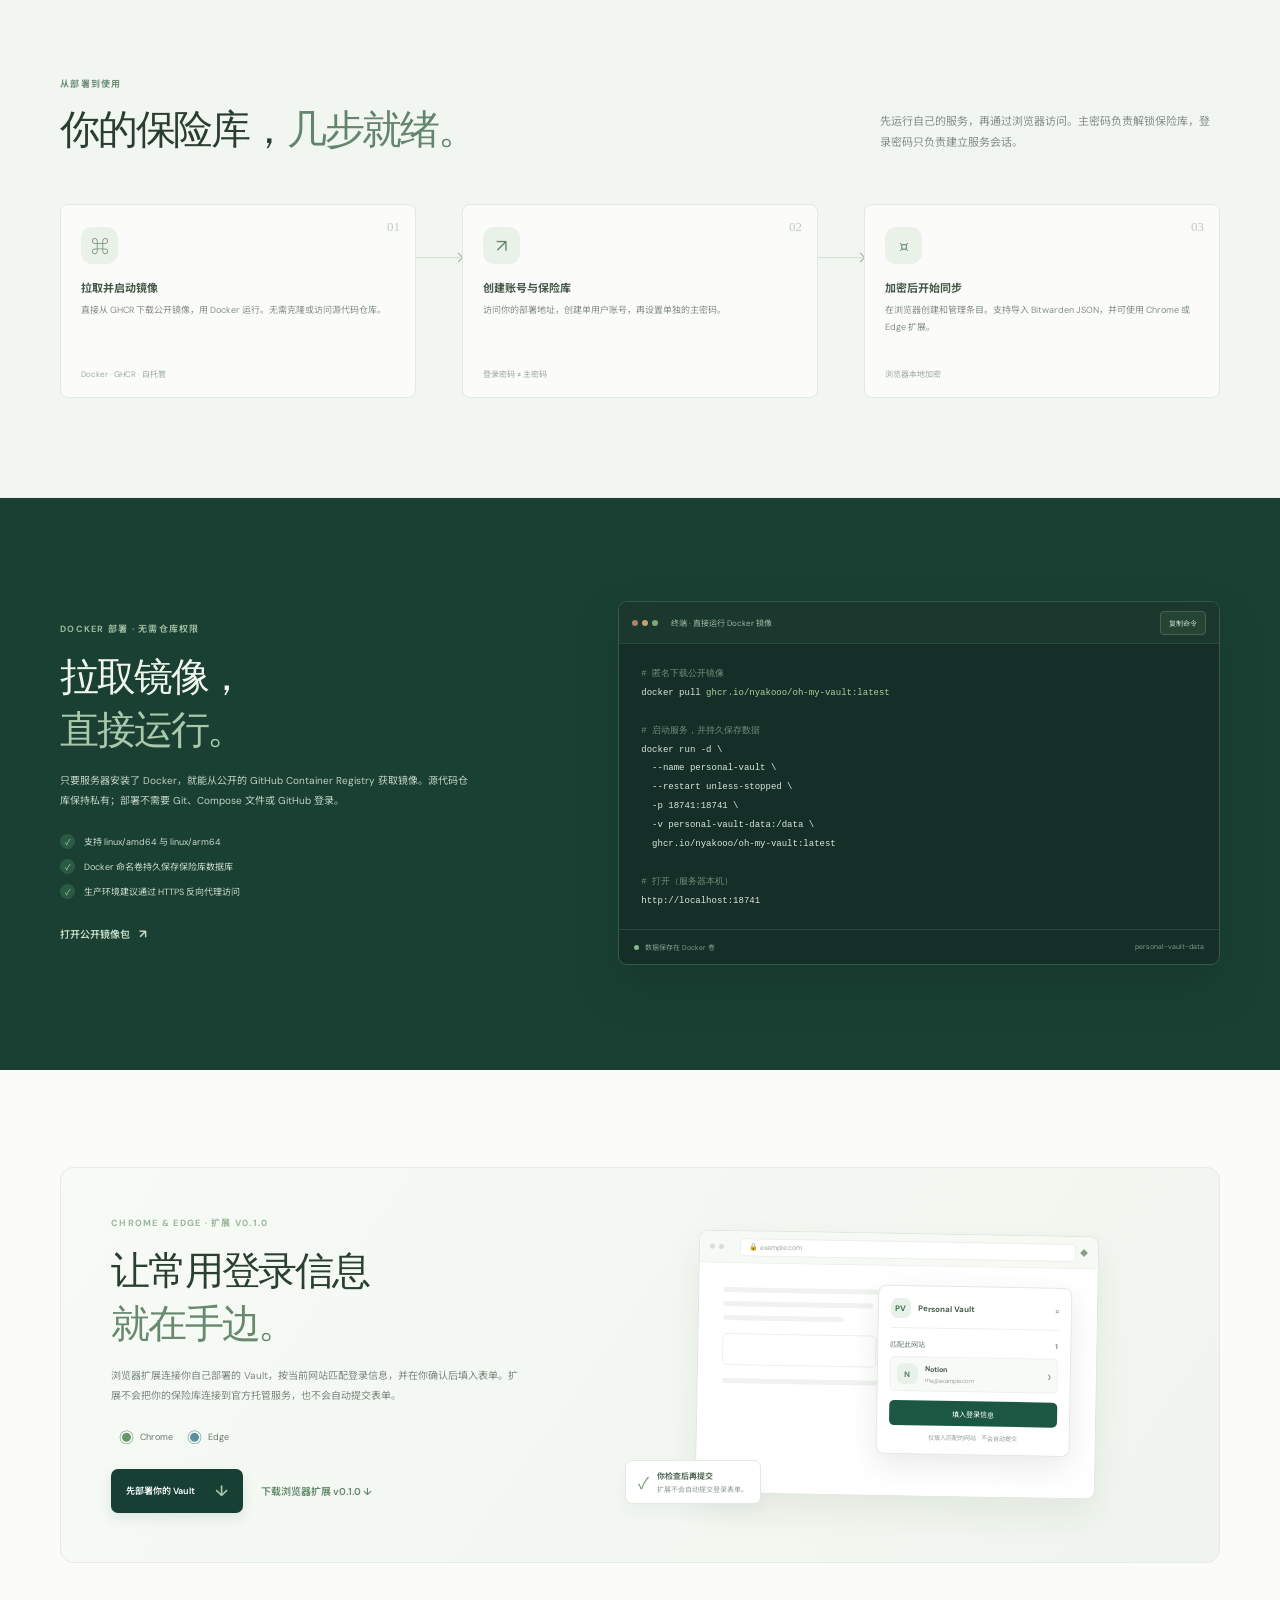
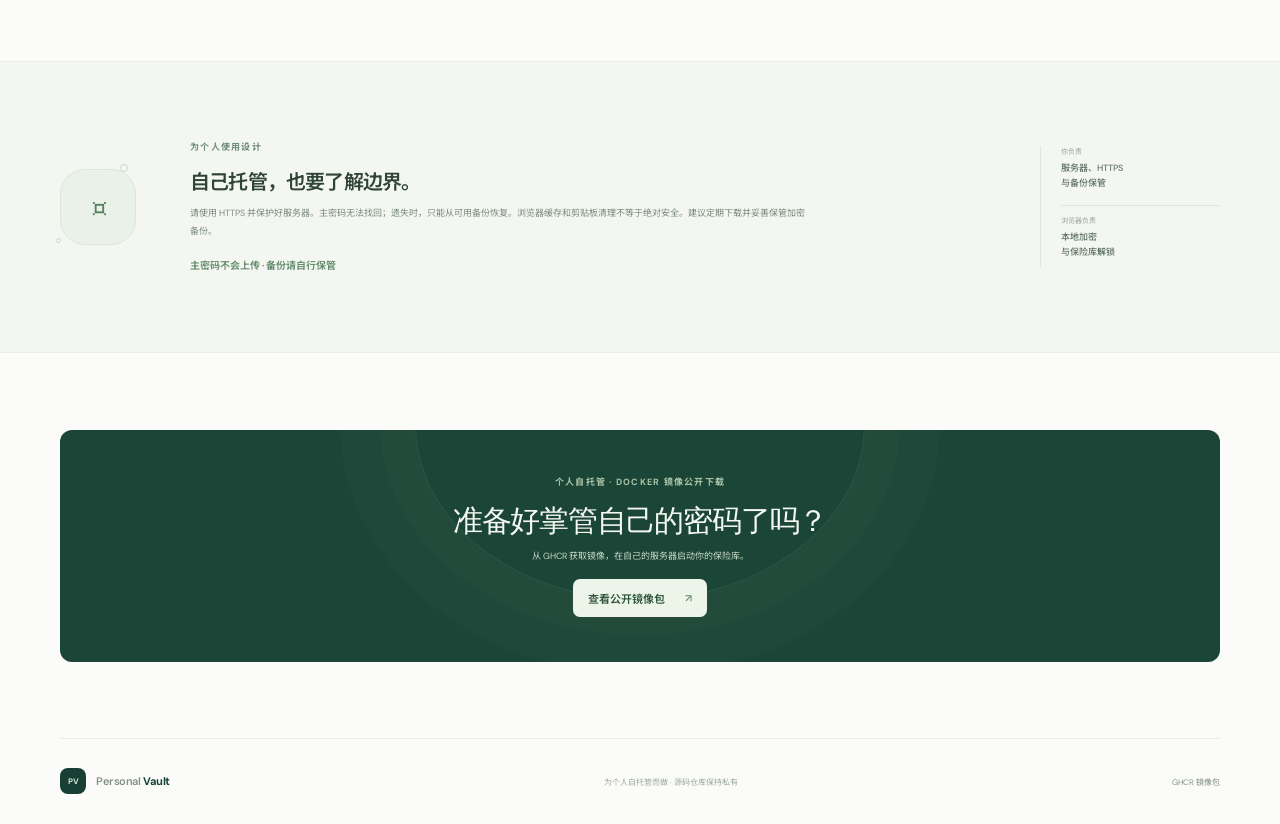
==== commit 61c41380: "Add Personal Vault browser extension download" ====
--- a/index.html
+++ b/index.html
@@ -87,7 +87,7 @@
 http://localhost:18741</code></pre><div class="terminal-foot"><span><i></i> 数据保存在 Docker 卷</span><span>personal-vault-data</span></div></div>
         </div></section>
 
-      <section class="extension-section section-wrap" id="extension"><div class="extension-panel"><div class="extension-copy"><div class="eyebrow">Chrome & Edge · 正在准备上架</div><h2>让常用登录信息<br /><em>就在手边。</em></h2><p>浏览器扩展连接你自己部署的 Vault，按当前网站匹配登录信息，并在你确认后填入表单。扩展不会把你的保险库连接到官方托管服务，也不会自动提交表单。</p><div class="browser-chips"><span class="browser-icon chrome">◉</span> Chrome <span class="browser-icon edge">◉</span> Edge</div><div class="extension-actions"><a class="button button-primary" href="#install">先部署你的 Vault <span>↓</span></a><a class="text-link" href="https://github.com/users/Nyakooo/packages/container/package/oh-my-vault">镜像下载说明</a></div></div><div class="extension-preview"><div class="browser-frame"><div class="browser-top"><span></span><span></span><span></span><div class="address-bar">🔒 example.com</div><span class="puzzle">◆</span></div><div class="browser-page"><div class="page-lines"><i></i><i></i><i></i><b></b><i></i></div><div class="extension-popup"><div class="popup-top"><span class="mini-mark">PV</span><b>Personal Vault</b><span class="popup-lock">⌑</span></div><div class="match-label">匹配此网站 <b>1</b></div><div class="popup-login"><span class="entry-icon green">N</span><span><b>Notion</b><small>me@example.com</small></span><span>›</span></div><button type="button" class="fill-demo">填入登录信息</button><small class="popup-safety">仅填入匹配的网站 · 不会自动提交</small></div></div></div><div class="extension-note"><span>✓</span><div><b>你检查后再提交</b><small>扩展不会自动提交登录表单。</small></div></div></div></div></section>
+      <section class="extension-section section-wrap" id="extension"><div class="extension-panel"><div class="extension-copy"><div class="eyebrow">Chrome & Edge · 扩展 v0.1.0</div><h2>让常用登录信息<br /><em>就在手边。</em></h2><p>浏览器扩展连接你自己部署的 Vault，按当前网站匹配登录信息，并在你确认后填入表单。扩展不会把你的保险库连接到官方托管服务，也不会自动提交表单。</p><div class="browser-chips"><span class="browser-icon chrome">◉</span> Chrome <span class="browser-icon edge">◉</span> Edge</div><div class="extension-actions"><a class="button button-primary" href="#install">先部署你的 Vault <span>↓</span></a><a class="text-link" href="./downloads/personal-vault-v0.1.0.zip" download>下载浏览器扩展 v0.1.0 ↓</a></div></div><div class="extension-preview"><div class="browser-frame"><div class="browser-top"><span></span><span></span><span></span><div class="address-bar">🔒 example.com</div><span class="puzzle">◆</span></div><div class="browser-page"><div class="page-lines"><i></i><i></i><i></i><b></b><i></i></div><div class="extension-popup"><div class="popup-top"><span class="mini-mark">PV</span><b>Personal Vault</b><span class="popup-lock">⌑</span></div><div class="match-label">匹配此网站 <b>1</b></div><div class="popup-login"><span class="entry-icon green">N</span><span><b>Notion</b><small>me@example.com</small></span><span>›</span></div><button type="button" class="fill-demo">填入登录信息</button><small class="popup-safety">仅填入匹配的网站 · 不会自动提交</small></div></div></div><div class="extension-note"><span>✓</span><div><b>你检查后再提交</b><small>扩展不会自动提交登录表单。</small></div></div></div></div></section>
 
       <section class="security-section"><div class="section-wrap security-inner"><div class="security-symbol"><span>⌑</span><i></i><i></i></div><div><div class="eyebrow">为个人使用设计</div><h2>自己托管，也要了解边界。</h2><p>请使用 HTTPS 并保护好服务器。主密码无法找回；遗失时，只能从可用备份恢复。浏览器缓存和剪贴板清理不等于绝对安全。建议定期下载并妥善保管加密备份。</p><span class="text-link">主密码不会上传 · 备份请自行保管</span></div><div class="security-aside"><span>你负责</span><b>服务器、HTTPS<br />与备份保管</b><span class="aside-rule"></span><span>浏览器负责</span><b>本地加密<br />与保险库解锁</b></div></div></section>
 
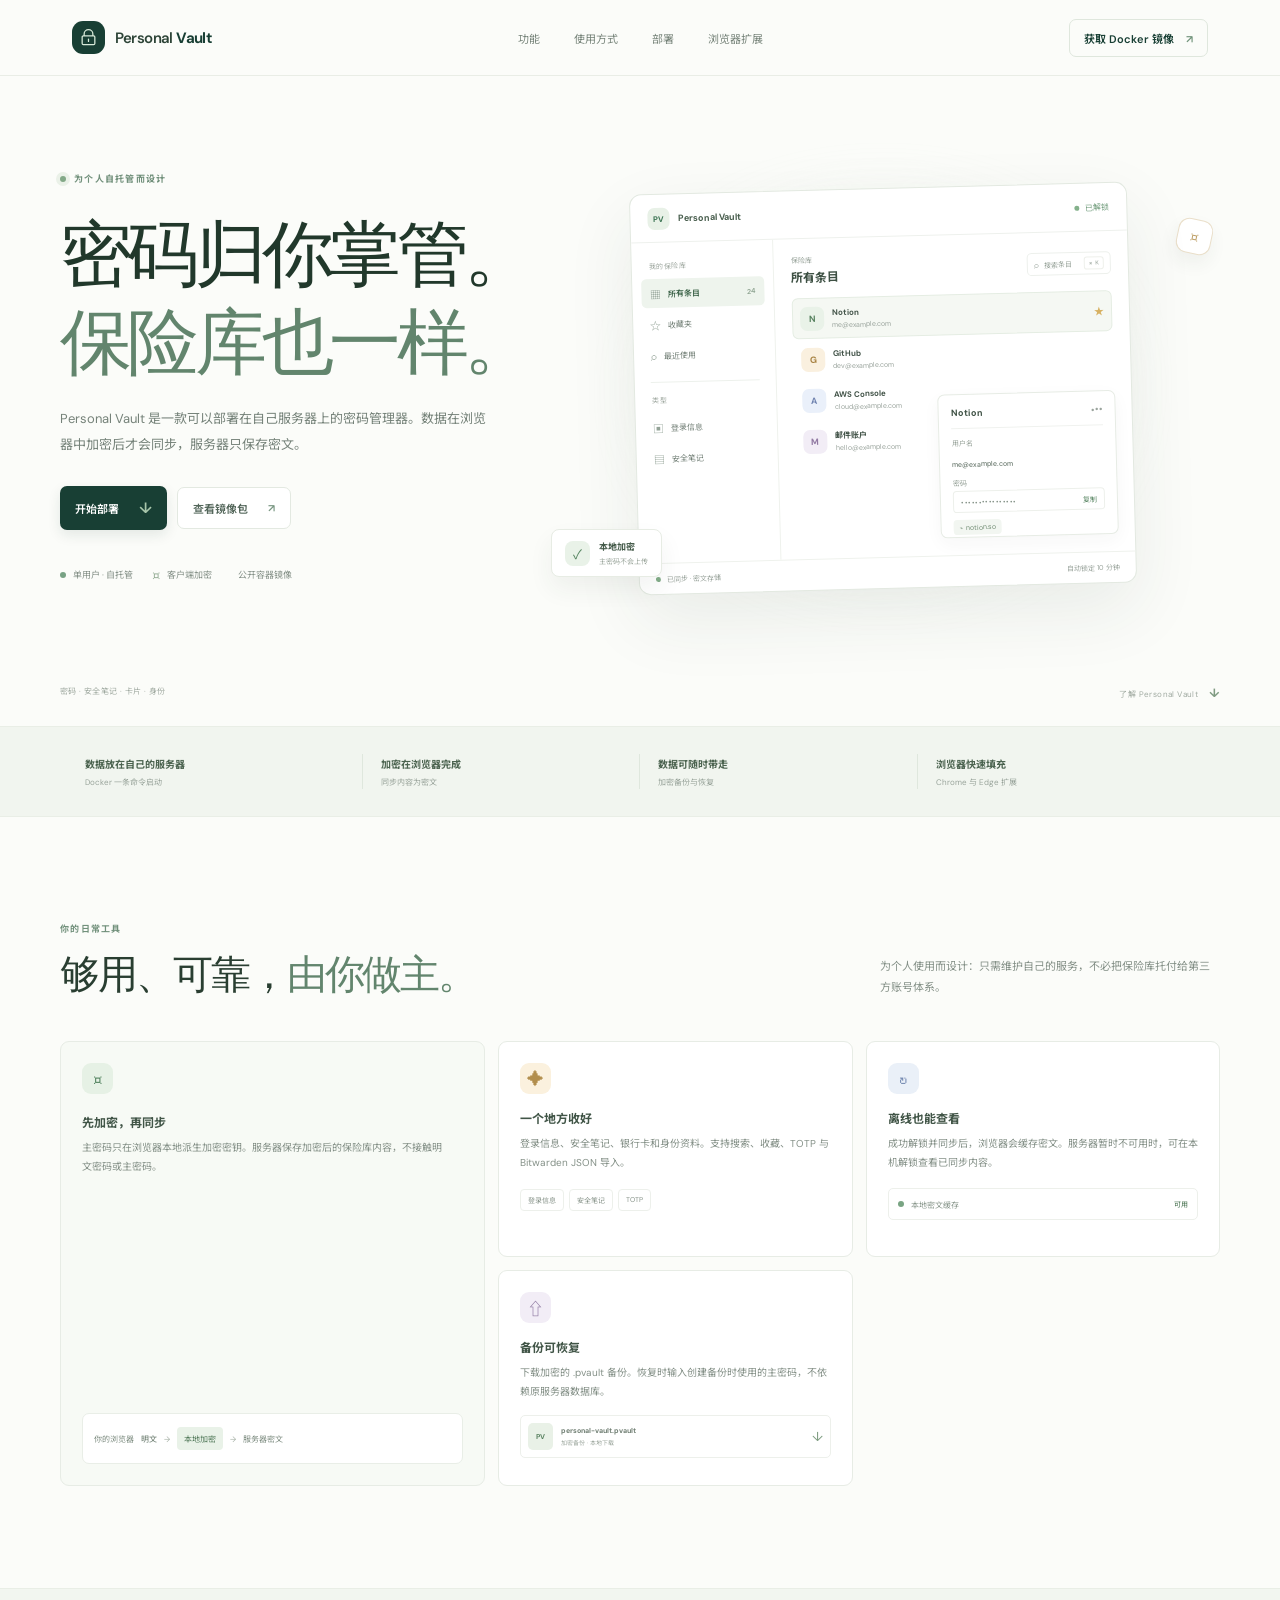
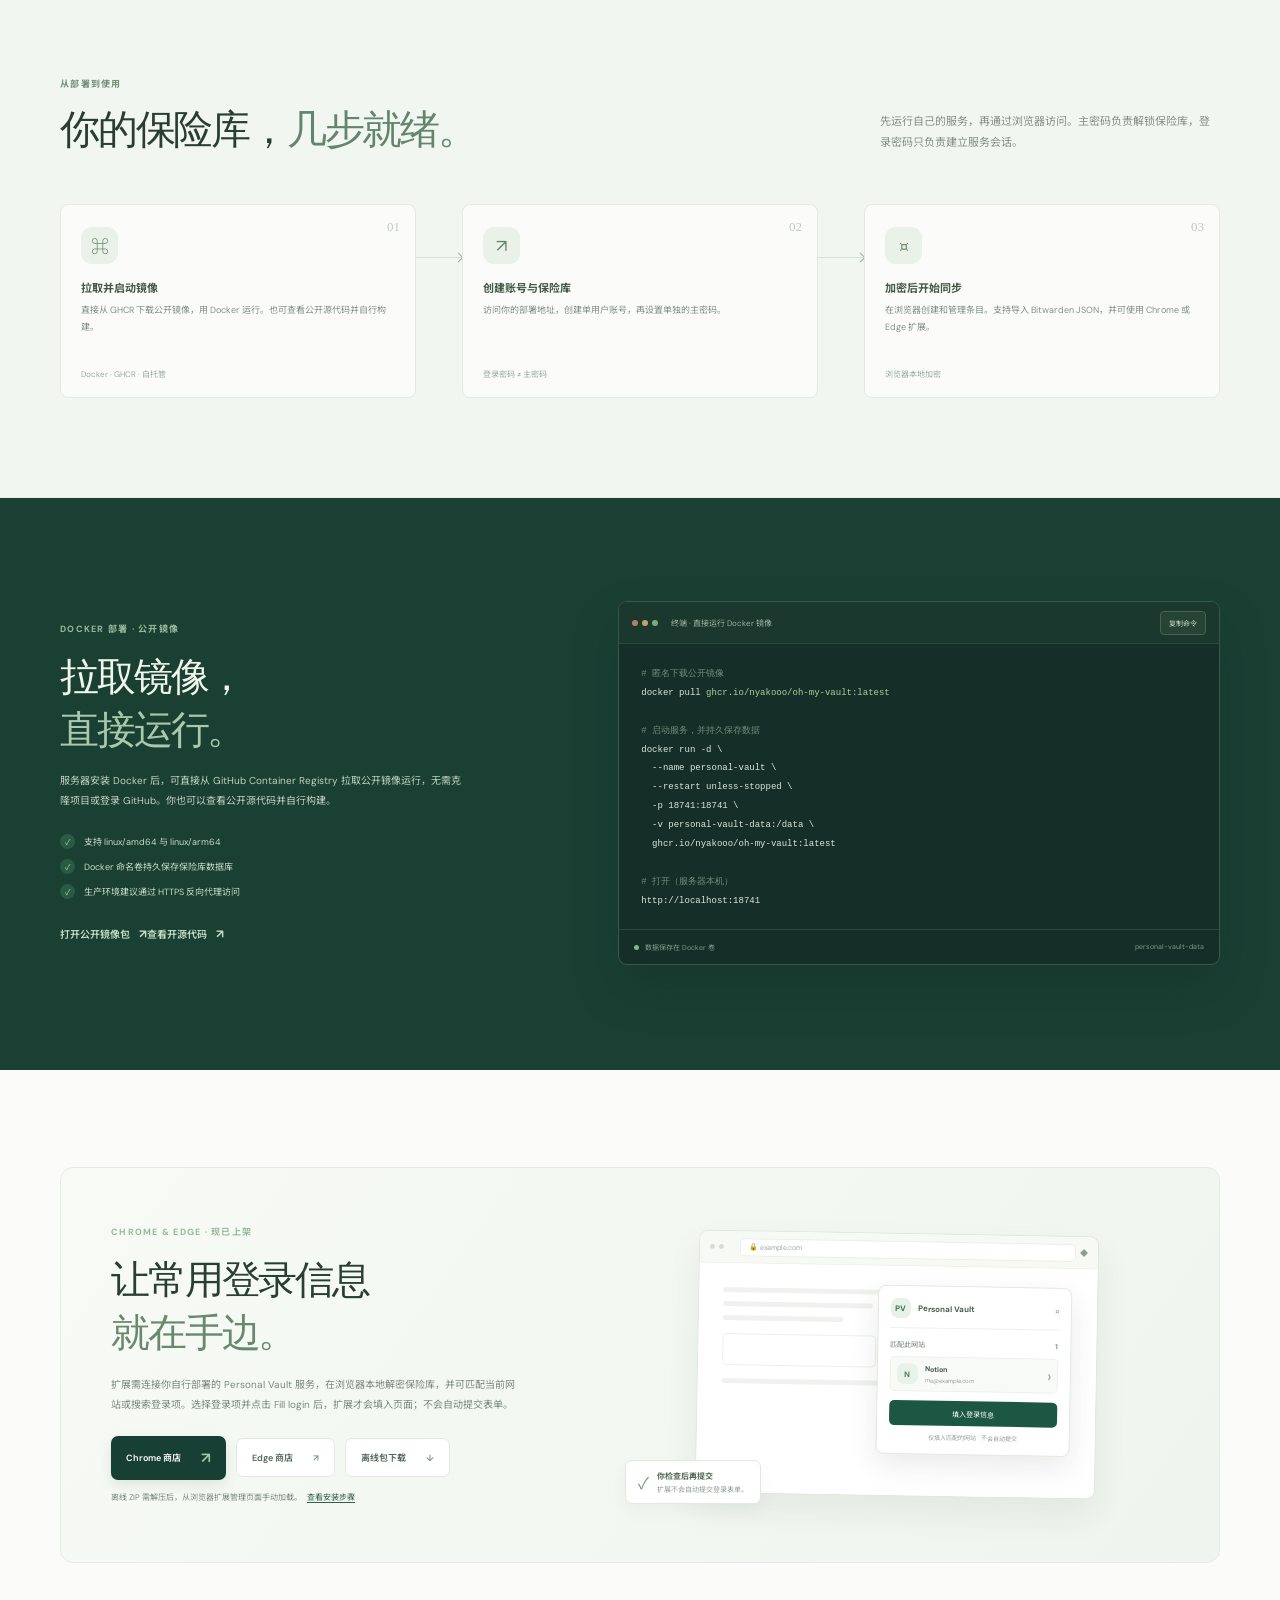
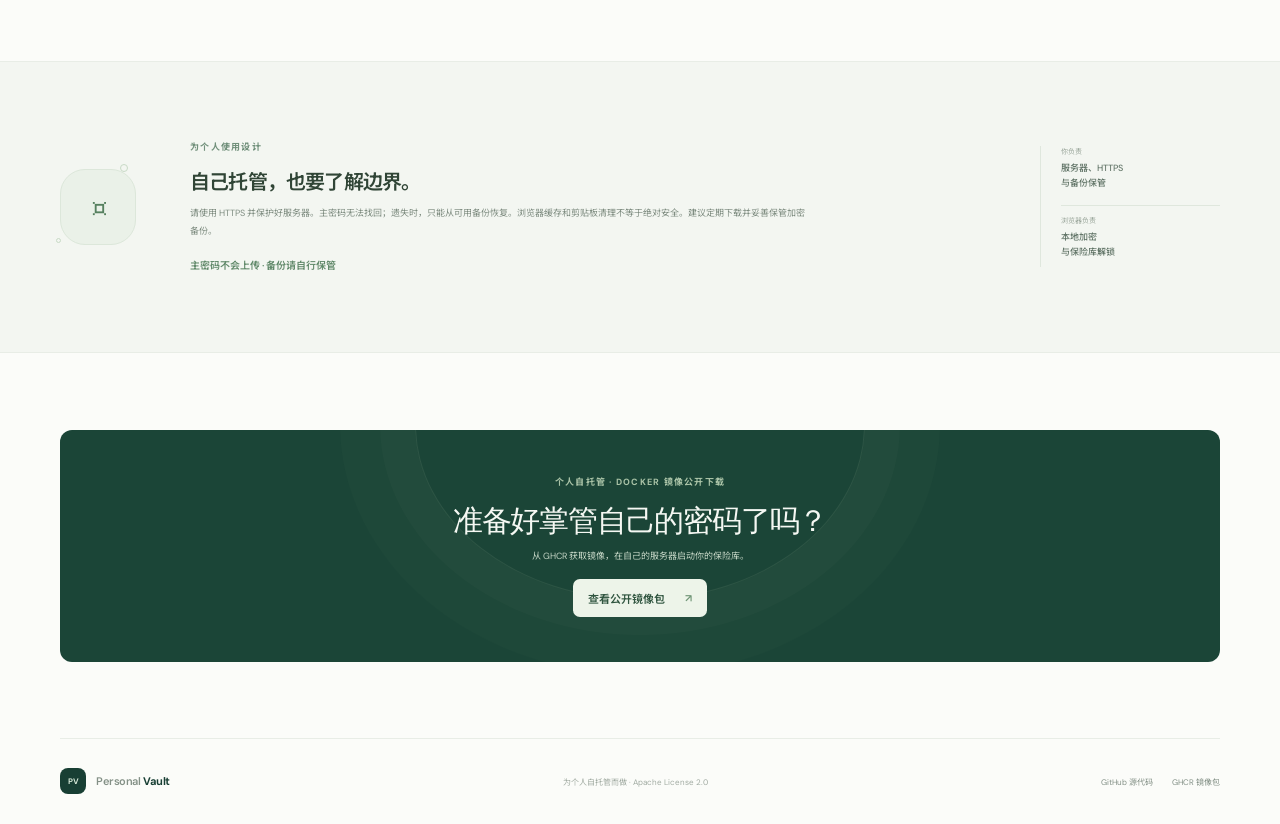
==== commit 1231ff18: "Update extension store links and download guidance" ====
--- a/index.html
+++ b/index.html
@@ -68,10 +68,10 @@
       </section>
 
       <section class="how-section" id="how-it-works"><div class="section-wrap how-inner"><div class="section-heading"><div><div class="eyebrow">从部署到使用</div><h2>你的保险库，<em>几步就绪。</em></h2></div><p>先运行自己的服务，再通过浏览器访问。主密码负责解锁保险库，登录密码只负责建立服务会话。</p></div>
-        <div class="steps"><article><span class="step-number">01</span><div class="step-icon">⌘</div><h3>拉取并启动镜像</h3><p>直接从 GHCR 下载公开镜像，用 Docker 运行。无需克隆或访问源代码仓库。</p><small>Docker · GHCR · 自托管</small></article><div class="step-connector"></div><article><span class="step-number">02</span><div class="step-icon">↗</div><h3>创建账号与保险库</h3><p>访问你的部署地址，创建单用户账号，再设置单独的主密码。</p><small>登录密码 ≠ 主密码</small></article><div class="step-connector"></div><article><span class="step-number">03</span><div class="step-icon">⌑</div><h3>加密后开始同步</h3><p>在浏览器创建和管理条目。支持导入 Bitwarden JSON，并可使用 Chrome 或 Edge 扩展。</p><small>浏览器本地加密</small></article></div>
+        <div class="steps"><article><span class="step-number">01</span><div class="step-icon">⌘</div><h3>拉取并启动镜像</h3><p>直接从 GHCR 下载公开镜像，用 Docker 运行。也可查看公开源代码并自行构建。</p><small>Docker · GHCR · 自托管</small></article><div class="step-connector"></div><article><span class="step-number">02</span><div class="step-icon">↗</div><h3>创建账号与保险库</h3><p>访问你的部署地址，创建单用户账号，再设置单独的主密码。</p><small>登录密码 ≠ 主密码</small></article><div class="step-connector"></div><article><span class="step-number">03</span><div class="step-icon">⌑</div><h3>加密后开始同步</h3><p>在浏览器创建和管理条目。支持导入 Bitwarden JSON，并可使用 Chrome 或 Edge 扩展。</p><small>浏览器本地加密</small></article></div>
       </div></section>
 
-      <section class="install-section" id="install"><div class="section-wrap install-layout"><div class="install-copy"><div class="eyebrow">Docker 部署 · 无需仓库权限</div><h2>拉取镜像，<br /><em>直接运行。</em></h2><p>只要服务器安装了 Docker，就能从公开的 GitHub Container Registry 获取镜像。源代码仓库保持私有；部署不需要 Git、Compose 文件或 GitHub 登录。</p><div class="install-points"><span><i>✓</i> 支持 linux/amd64 与 linux/arm64</span><span><i>✓</i> Docker 命名卷持久保存保险库数据库</span><span><i>✓</i> 生产环境建议通过 HTTPS 反向代理访问</span></div><a href="https://github.com/users/Nyakooo/packages/container/package/oh-my-vault" class="text-link">打开公开镜像包 <b>↗</b></a></div>
+      <section class="install-section" id="install"><div class="section-wrap install-layout"><div class="install-copy"><div class="eyebrow">Docker 部署 · 公开镜像</div><h2>拉取镜像，<br /><em>直接运行。</em></h2><p>服务器安装 Docker 后，可直接从 GitHub Container Registry 拉取公开镜像运行，无需克隆项目或登录 GitHub。你也可以查看公开源代码并自行构建。</p><div class="install-points"><span><i>✓</i> 支持 linux/amd64 与 linux/arm64</span><span><i>✓</i> Docker 命名卷持久保存保险库数据库</span><span><i>✓</i> 生产环境建议通过 HTTPS 反向代理访问</span></div><a href="https://github.com/users/Nyakooo/packages/container/package/oh-my-vault" class="text-link">打开公开镜像包 <b>↗</b></a><a href="https://github.com/Nyakooo/oh-my-vault" class="text-link">查看开源代码 <b>↗</b></a></div>
           <div class="terminal-card"><div class="terminal-bar"><div class="traffic"><i></i><i></i><i></i></div><span>终端 · 直接运行 Docker 镜像</span><button type="button" class="copy-button" data-copy="docker pull ghcr.io/nyakooo/oh-my-vault:latest\ndocker run -d --name personal-vault --restart unless-stopped -p 18741:18741 -v personal-vault-data:/data ghcr.io/nyakooo/oh-my-vault:latest">复制命令</button></div><pre><code><span class="code-muted"># 匿名下载公开镜像</span>
 docker pull <span class="code-accent">ghcr.io/nyakooo/oh-my-vault:latest</span>
 
@@ -87,13 +87,13 @@
 http://localhost:18741</code></pre><div class="terminal-foot"><span><i></i> 数据保存在 Docker 卷</span><span>personal-vault-data</span></div></div>
         </div></section>
 
-      <section class="extension-section section-wrap" id="extension"><div class="extension-panel"><div class="extension-copy"><div class="eyebrow">Chrome & Edge · 扩展 v0.1.0</div><h2>让常用登录信息<br /><em>就在手边。</em></h2><p>浏览器扩展连接你自己部署的 Vault，按当前网站匹配登录信息，并在你确认后填入表单。扩展不会把你的保险库连接到官方托管服务，也不会自动提交表单。</p><div class="browser-chips"><span class="browser-icon chrome">◉</span> Chrome <span class="browser-icon edge">◉</span> Edge</div><div class="extension-actions"><a class="button button-primary" href="#install">先部署你的 Vault <span>↓</span></a><a class="text-link" href="./downloads/personal-vault-v0.1.0.zip" download>下载浏览器扩展 v0.1.0 ↓</a></div></div><div class="extension-preview"><div class="browser-frame"><div class="browser-top"><span></span><span></span><span></span><div class="address-bar">🔒 example.com</div><span class="puzzle">◆</span></div><div class="browser-page"><div class="page-lines"><i></i><i></i><i></i><b></b><i></i></div><div class="extension-popup"><div class="popup-top"><span class="mini-mark">PV</span><b>Personal Vault</b><span class="popup-lock">⌑</span></div><div class="match-label">匹配此网站 <b>1</b></div><div class="popup-login"><span class="entry-icon green">N</span><span><b>Notion</b><small>me@example.com</small></span><span>›</span></div><button type="button" class="fill-demo">填入登录信息</button><small class="popup-safety">仅填入匹配的网站 · 不会自动提交</small></div></div></div><div class="extension-note"><span>✓</span><div><b>你检查后再提交</b><small>扩展不会自动提交登录表单。</small></div></div></div></div></section>
+      <section class="extension-section section-wrap" id="extension"><div class="extension-panel"><div class="extension-copy"><div class="eyebrow">Chrome & Edge · 现已上架</div><h2>让常用登录信息<br /><em>就在手边。</em></h2><p>扩展需连接你自行部署的 Personal Vault 服务，在浏览器本地解密保险库，并可匹配当前网站或搜索登录项。选择登录项并点击 Fill login 后，扩展才会填入页面；不会自动提交表单。</p><div class="extension-actions"><a class="button button-primary" href="https://chromewebstore.google.com/detail/personal-vault/edbbapcpgldalkjjjdcmiobgopfijafp" target="_blank" rel="noopener noreferrer">Chrome 商店 <span>↗</span></a><a class="button button-quiet" href="https://microsoftedge.microsoft.com/addons/detail/kipamficohjmhpmpgfjgkbhljepenejc" target="_blank" rel="noopener noreferrer">Edge 商店 <span>↗</span></a><a class="button button-quiet" href="./downloads/personal-vault-v0.1.0.zip" download>离线包下载 <span>↓</span></a></div><small class="extension-download-note">离线 ZIP 需解压后，从浏览器扩展管理页面手动加载。<a href="https://github.com/Nyakooo/oh-my-vault/blob/master/apps/extension/README.md#install-for-development" target="_blank" rel="noopener noreferrer">查看安装步骤</a></small></div><div class="extension-preview"><div class="browser-frame"><div class="browser-top"><span></span><span></span><span></span><div class="address-bar">🔒 example.com</div><span class="puzzle">◆</span></div><div class="browser-page"><div class="page-lines"><i></i><i></i><i></i><b></b><i></i></div><div class="extension-popup"><div class="popup-top"><span class="mini-mark">PV</span><b>Personal Vault</b><span class="popup-lock">⌑</span></div><div class="match-label">匹配此网站 <b>1</b></div><div class="popup-login"><span class="entry-icon green">N</span><span><b>Notion</b><small>me@example.com</small></span><span>›</span></div><button type="button" class="fill-demo">填入登录信息</button><small class="popup-safety">仅填入匹配的网站 · 不会自动提交</small></div></div></div><div class="extension-note"><span>✓</span><div><b>你检查后再提交</b><small>扩展不会自动提交登录表单。</small></div></div></div></div></section>
 
       <section class="security-section"><div class="section-wrap security-inner"><div class="security-symbol"><span>⌑</span><i></i><i></i></div><div><div class="eyebrow">为个人使用设计</div><h2>自己托管，也要了解边界。</h2><p>请使用 HTTPS 并保护好服务器。主密码无法找回；遗失时，只能从可用备份恢复。浏览器缓存和剪贴板清理不等于绝对安全。建议定期下载并妥善保管加密备份。</p><span class="text-link">主密码不会上传 · 备份请自行保管</span></div><div class="security-aside"><span>你负责</span><b>服务器、HTTPS<br />与备份保管</b><span class="aside-rule"></span><span>浏览器负责</span><b>本地加密<br />与保险库解锁</b></div></div></section>
 
       <section class="final-cta section-wrap"><div class="final-card"><div class="final-orb"></div><div class="eyebrow">个人自托管 · Docker 镜像公开下载</div><h2>准备好掌管自己的密码了吗？</h2><p>从 GHCR 获取镜像，在自己的服务器启动你的保险库。</p><a class="button button-light" href="https://github.com/users/Nyakooo/packages/container/package/oh-my-vault">查看公开镜像包 <span>↗</span></a></div></section>
     </main>
-    <footer class="site-footer section-wrap"><a class="brand footer-brand" href="#top"><span class="brand-mark" aria-hidden="true">PV</span><span>Personal <b>Vault</b></span></a><span>为个人自托管而做 · 源码仓库保持私有</span><div><a href="https://github.com/users/Nyakooo/packages/container/package/oh-my-vault">GHCR 镜像包</a></div></footer>
+    <footer class="site-footer section-wrap"><a class="brand footer-brand" href="#top"><span class="brand-mark" aria-hidden="true">PV</span><span>Personal <b>Vault</b></span></a><span>为个人自托管而做 · Apache License 2.0</span><div><a href="https://github.com/Nyakooo/oh-my-vault">GitHub 源代码</a><a href="https://github.com/users/Nyakooo/packages/container/package/oh-my-vault">GHCR 镜像包</a></div></footer>
     <script>
       document.querySelectorAll(".copy-button").forEach((button) => {
         button.addEventListener("click", async () => {
--- a/styles.css
+++ b/styles.css
@@ -2,3 +2,5 @@
 @media(max-width:950px){.site-header{padding-inline:32px}.main-nav{gap:18px}.hero{grid-template-columns:.9fr 1.1fr;min-height:590px}.hero h1{font-size:55px}.vault-visual{transform:scale(.87);margin-inline:-35px}.trust-strip{padding-inline:32px}.trust-strip>div{padding-inline:11px}.section-heading h2{font-size:35px}.feature-grid{grid-template-columns:1fr 1fr}.feature-large{grid-row:span 1;min-height:220px}.feature-large .encryption-flow{margin-top:26px}.install-layout{gap:38px}.extension-panel{padding:38px 30px;gap:22px}.security-inner{grid-template-columns:80px 1fr 150px;gap:20px}}
 @media(max-width:700px){html{scroll-padding-top:66px}.site-header{height:64px;padding-inline:20px}.main-nav{display:none}.header-cta{padding:8px 10px;font-size:9px}.section-wrap{width:min(100% - 40px,520px)}.hero{display:flex;flex-direction:column;align-items:stretch;padding:56px 0 70px;min-height:unset}.hero-copy{padding:0}.hero h1{font-size:53px;margin-top:22px}.hero-intro{font-size:12px}.hero-facts{gap:12px;margin-top:24px}.vault-visual{height:360px;margin:2px -55px -5px;transform:scale(.82)}.hero-bottom{bottom:17px}.trust-strip{grid-template-columns:1fr 1fr;gap:15px;padding:22px 20px}.trust-strip>div{padding:0 10px;border-right:0}.trust-strip>div:nth-child(odd){padding-left:0;border-right:1px solid #dfe7dd}.trust-strip>div b{font-size:9px}.trust-strip>div span{font-size:7px}.section{padding-top:70px;padding-bottom:73px}.section-heading{display:block;margin-bottom:28px}.section-heading h2,.install-copy h2,.extension-copy h2{font-size:33px}.section-heading>p{margin-top:12px}.feature-grid{grid-template-columns:1fr;gap:9px}.feature-card{min-height:unset;padding:18px}.feature-large{min-height:217px}.feature-card p{max-width:none}.how-section{padding:68px 0 72px}.steps{grid-template-columns:1fr;gap:0}.steps article{padding:17px}.steps p{min-height:unset}.step-connector{height:19px;width:1px;margin:0 0 0 19px}.step-connector:after{right:-3px;top:auto;bottom:0;transform:rotate(135deg)}.install-section{padding:70px 0}.install-layout{grid-template-columns:1fr;gap:28px}.terminal-card pre{padding:16px 13px;font-size:7px}.extension-section{padding-top:60px;padding-bottom:65px}.extension-panel{grid-template-columns:1fr;padding:25px 20px;gap:14px}.extension-preview{min-height:280px}.extension-actions{flex-wrap:wrap;gap:12px}.security-section{padding:59px 0}.security-inner{grid-template-columns:55px 1fr;gap:15px}.security-symbol{width:51px;height:51px;border-radius:17px;font-size:22px}.security-inner h2{font-size:17px}.security-inner p{font-size:8px}.security-aside{grid-column:2;grid-template-columns:1fr 1fr;gap:4px 10px;padding:13px 0 0;border-left:0;border-top:1px solid #dfe7dd}.security-aside .aside-rule{display:none}.security-aside b{margin-bottom:0}.final-cta{padding-top:52px;padding-bottom:53px}.final-card{padding:37px 18px}.final-card h2{font-size:24px}.site-footer{height:auto;min-height:85px;flex-wrap:wrap;gap:7px;padding-block:17px}.site-footer>span{order:3;width:100%}}
 @media(prefers-reduced-motion:reduce){html{scroll-behavior:auto}*,*:before,*:after{transition:none!important}}
+
+.extension-actions{gap:10px}.extension-download-note{display:block;max-width:410px;margin-top:10px;color:#7b897f;font-size:8px;line-height:1.8}.extension-download-note a{margin-left:5px;color:#315f49;text-decoration:underline;text-underline-offset:2px}@media(max-width:700px){.extension-actions{gap:12px}}
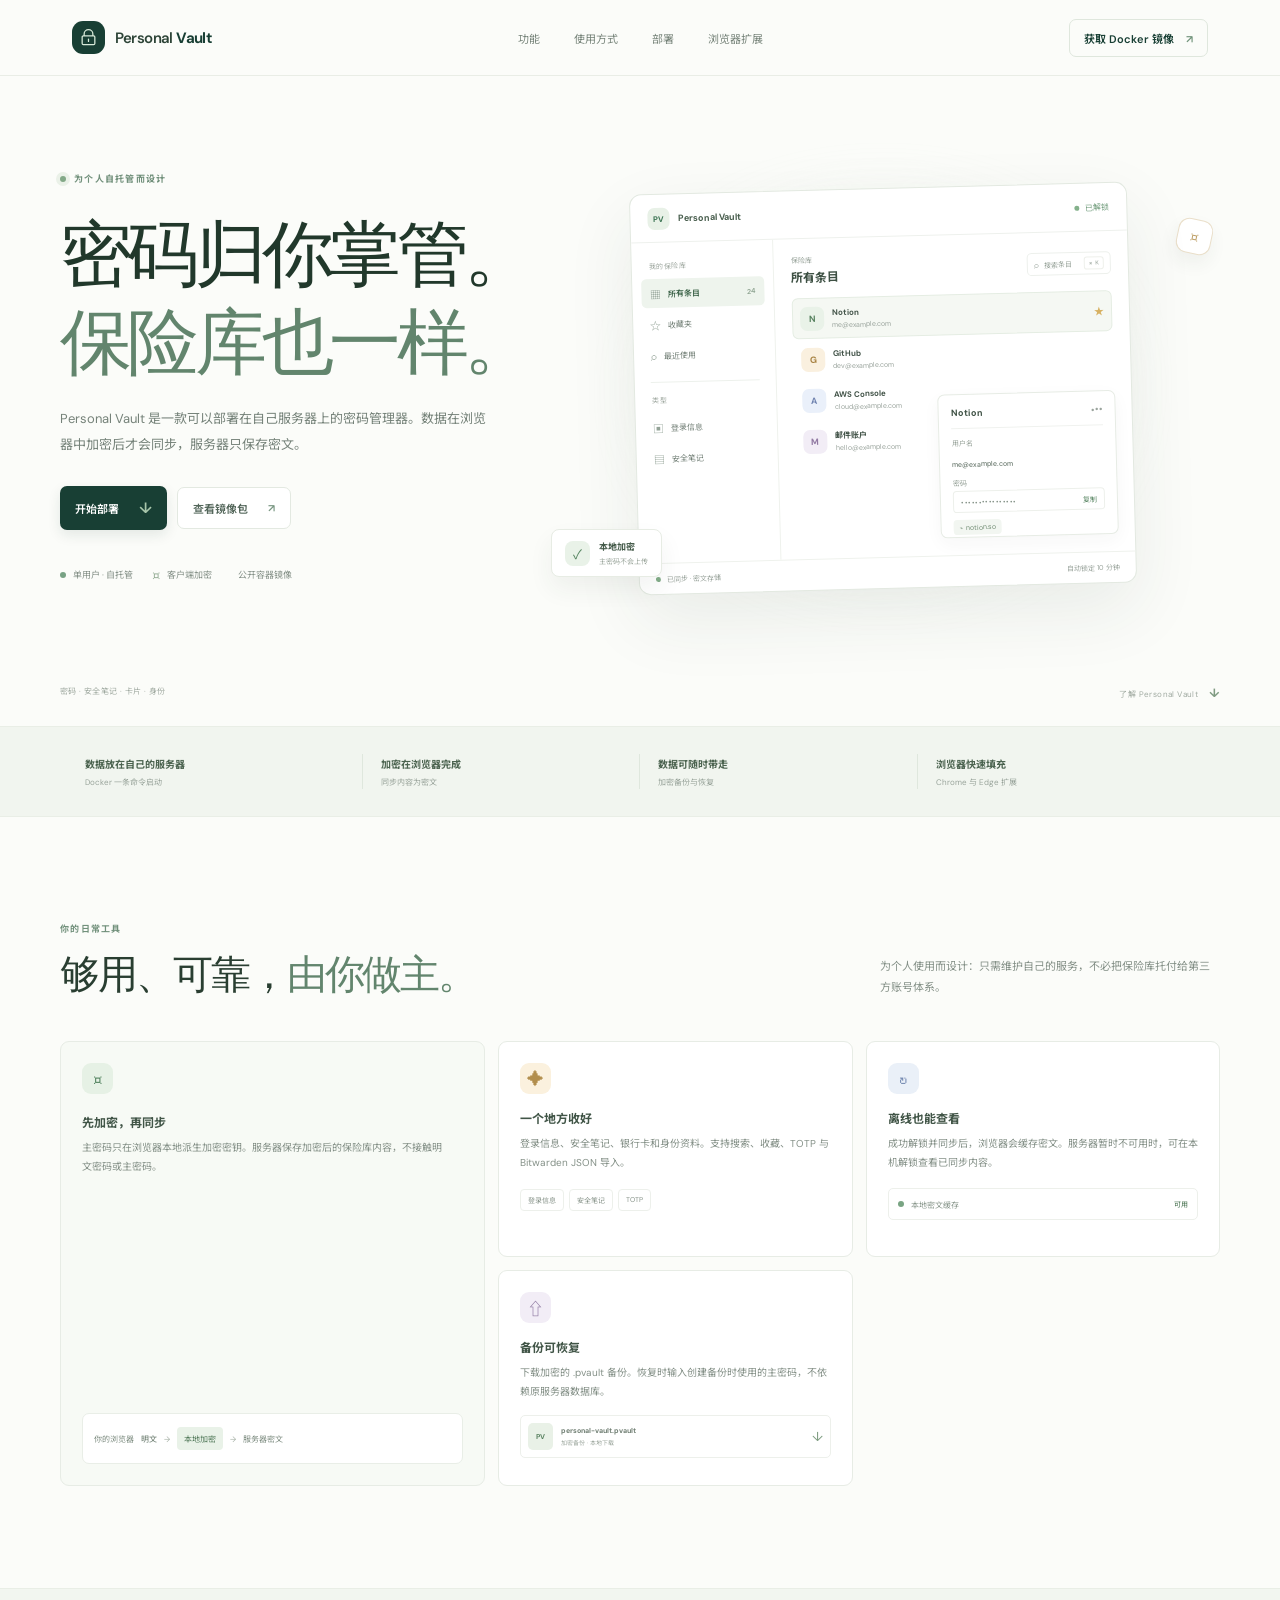
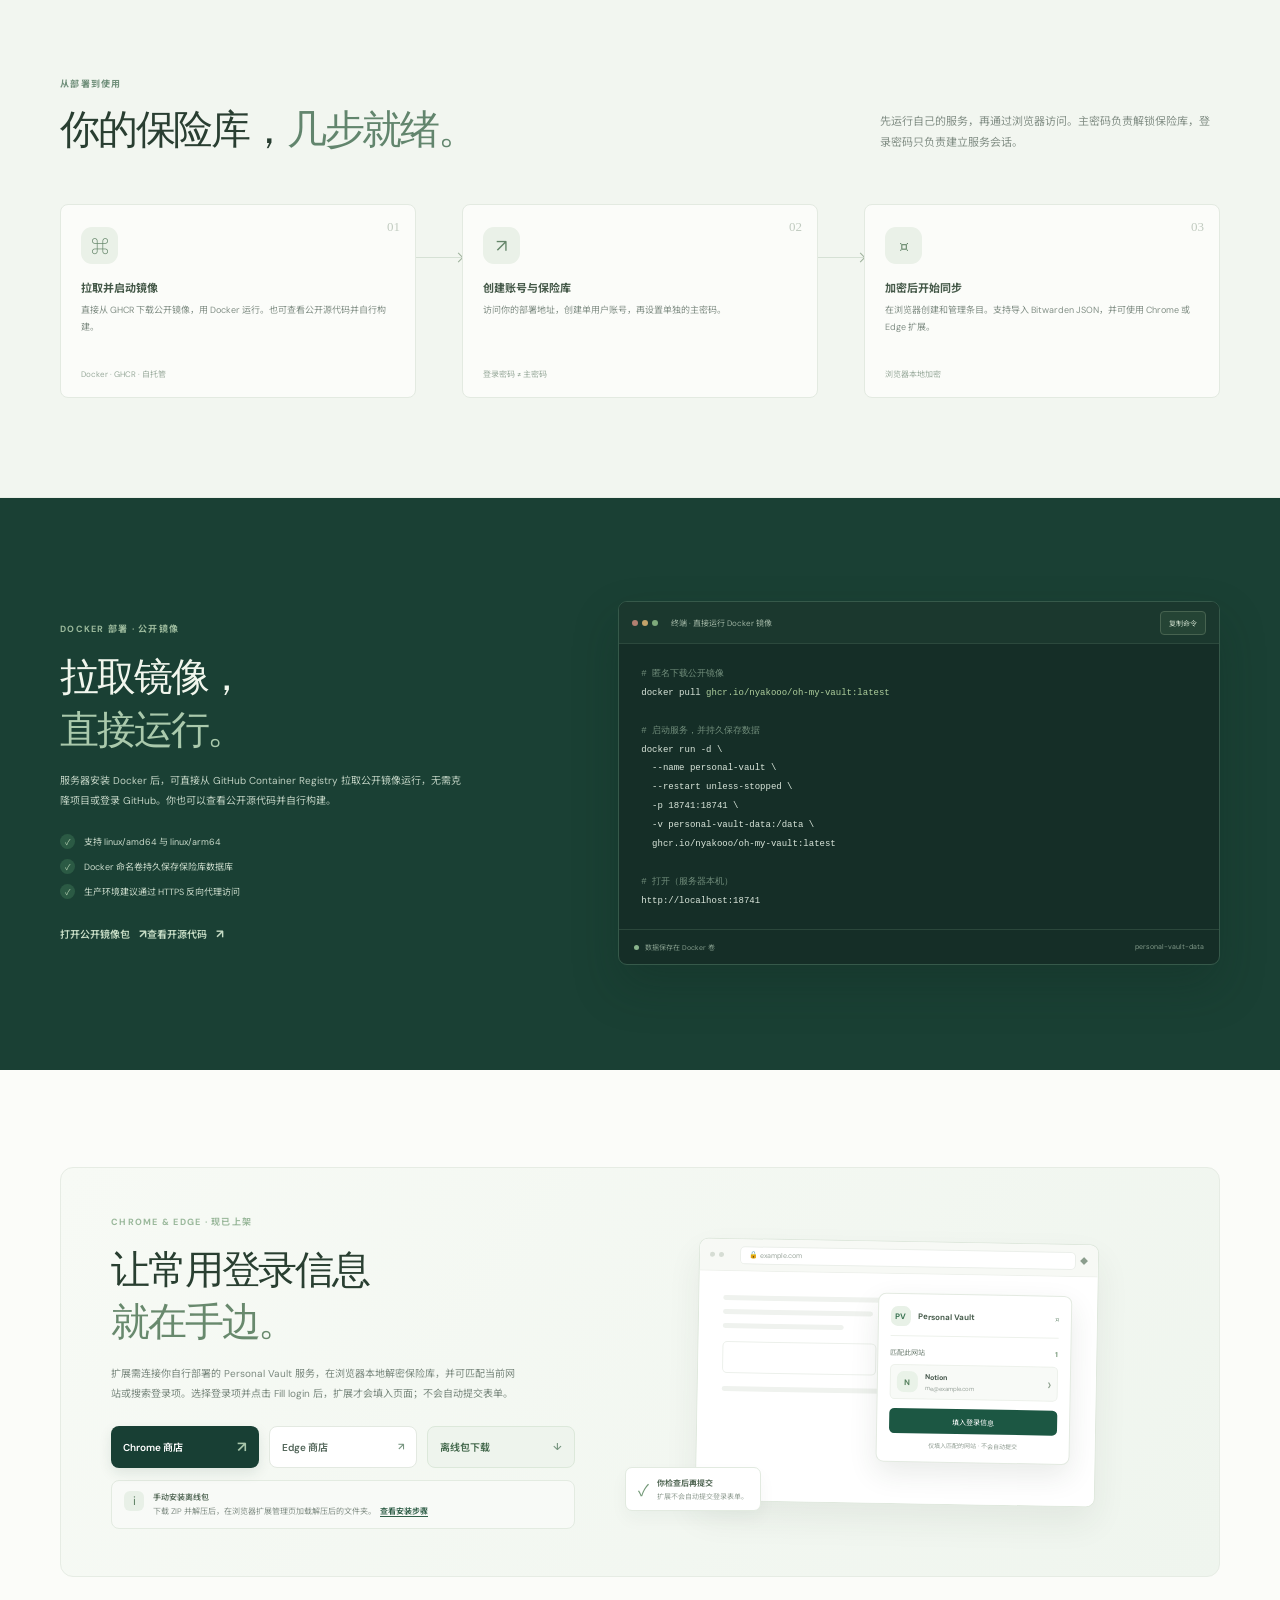
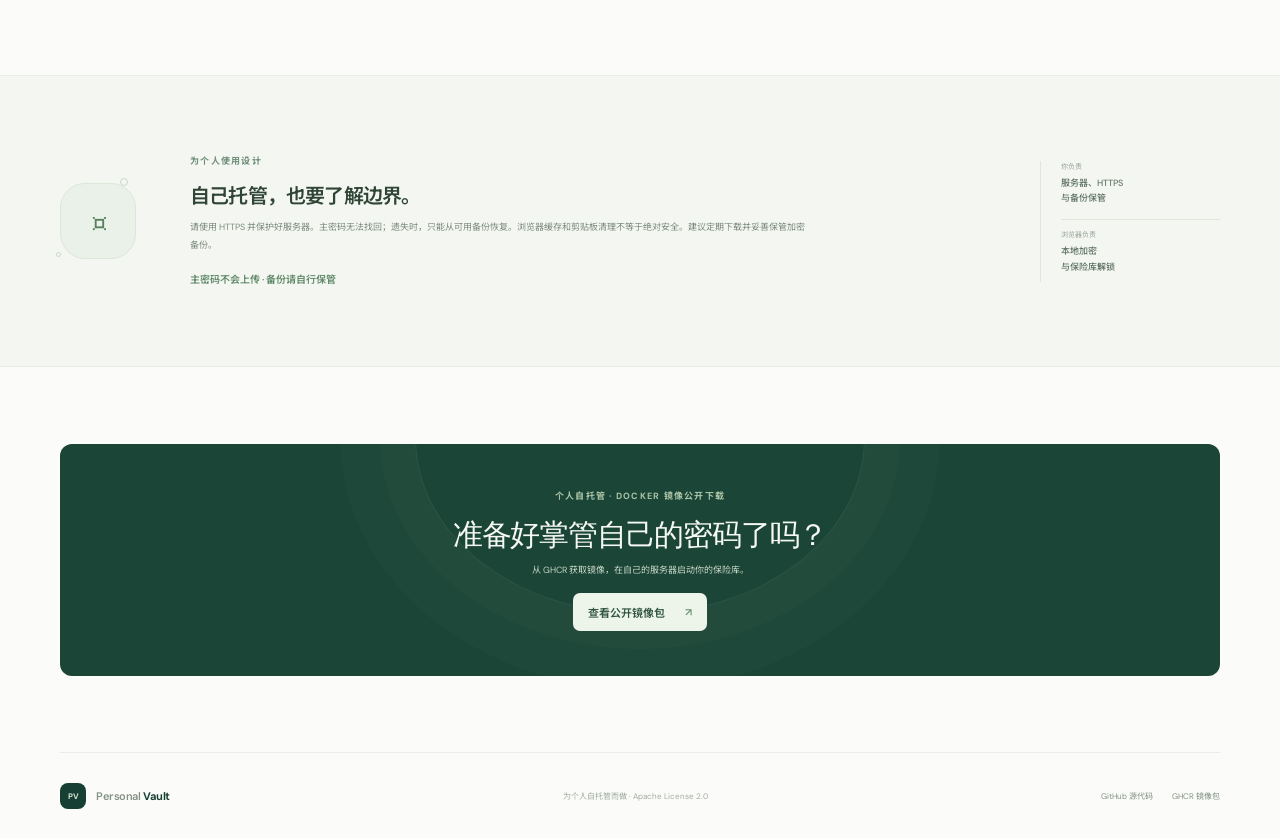
==== commit f25e635f: "Polish extension store actions on homepage" ====
--- a/index.html
+++ b/index.html
@@ -87,7 +87,7 @@
 http://localhost:18741</code></pre><div class="terminal-foot"><span><i></i> 数据保存在 Docker 卷</span><span>personal-vault-data</span></div></div>
         </div></section>
 
-      <section class="extension-section section-wrap" id="extension"><div class="extension-panel"><div class="extension-copy"><div class="eyebrow">Chrome & Edge · 现已上架</div><h2>让常用登录信息<br /><em>就在手边。</em></h2><p>扩展需连接你自行部署的 Personal Vault 服务，在浏览器本地解密保险库，并可匹配当前网站或搜索登录项。选择登录项并点击 Fill login 后，扩展才会填入页面；不会自动提交表单。</p><div class="extension-actions"><a class="button button-primary" href="https://chromewebstore.google.com/detail/personal-vault/edbbapcpgldalkjjjdcmiobgopfijafp" target="_blank" rel="noopener noreferrer">Chrome 商店 <span>↗</span></a><a class="button button-quiet" href="https://microsoftedge.microsoft.com/addons/detail/kipamficohjmhpmpgfjgkbhljepenejc" target="_blank" rel="noopener noreferrer">Edge 商店 <span>↗</span></a><a class="button button-quiet" href="./downloads/personal-vault-v0.1.0.zip" download>离线包下载 <span>↓</span></a></div><small class="extension-download-note">离线 ZIP 需解压后，从浏览器扩展管理页面手动加载。<a href="https://github.com/Nyakooo/oh-my-vault/blob/master/apps/extension/README.md#install-for-development" target="_blank" rel="noopener noreferrer">查看安装步骤</a></small></div><div class="extension-preview"><div class="browser-frame"><div class="browser-top"><span></span><span></span><span></span><div class="address-bar">🔒 example.com</div><span class="puzzle">◆</span></div><div class="browser-page"><div class="page-lines"><i></i><i></i><i></i><b></b><i></i></div><div class="extension-popup"><div class="popup-top"><span class="mini-mark">PV</span><b>Personal Vault</b><span class="popup-lock">⌑</span></div><div class="match-label">匹配此网站 <b>1</b></div><div class="popup-login"><span class="entry-icon green">N</span><span><b>Notion</b><small>me@example.com</small></span><span>›</span></div><button type="button" class="fill-demo">填入登录信息</button><small class="popup-safety">仅填入匹配的网站 · 不会自动提交</small></div></div></div><div class="extension-note"><span>✓</span><div><b>你检查后再提交</b><small>扩展不会自动提交登录表单。</small></div></div></div></div></section>
+      <section class="extension-section section-wrap" id="extension"><div class="extension-panel"><div class="extension-copy"><div class="eyebrow">Chrome & Edge · 现已上架</div><h2>让常用登录信息<br /><em>就在手边。</em></h2><p>扩展需连接你自行部署的 Personal Vault 服务，在浏览器本地解密保险库，并可匹配当前网站或搜索登录项。选择登录项并点击 Fill login 后，扩展才会填入页面；不会自动提交表单。</p><div class="extension-actions"><a class="button button-primary" href="https://chromewebstore.google.com/detail/personal-vault/edbbapcpgldalkjjjdcmiobgopfijafp" target="_blank" rel="noopener noreferrer">Chrome 商店 <span>↗</span></a><a class="button button-quiet" href="https://microsoftedge.microsoft.com/addons/detail/kipamficohjmhpmpgfjgkbhljepenejc" target="_blank" rel="noopener noreferrer">Edge 商店 <span>↗</span></a><a class="button button-quiet button-download" href="./downloads/personal-vault-v0.1.0.zip" download>离线包下载 <span>↓</span></a></div><div class="extension-download-note"><span aria-hidden="true">i</span><div><b>手动安装离线包</b><small>下载 ZIP 并解压后，在浏览器扩展管理页加载解压后的文件夹。<a href="https://github.com/Nyakooo/oh-my-vault/blob/master/apps/extension/README.md#install-for-development" target="_blank" rel="noopener noreferrer">查看安装步骤</a></small></div></div></div><div class="extension-preview"><div class="browser-frame"><div class="browser-top"><span></span><span></span><span></span><div class="address-bar">🔒 example.com</div><span class="puzzle">◆</span></div><div class="browser-page"><div class="page-lines"><i></i><i></i><i></i><b></b><i></i></div><div class="extension-popup"><div class="popup-top"><span class="mini-mark">PV</span><b>Personal Vault</b><span class="popup-lock">⌑</span></div><div class="match-label">匹配此网站 <b>1</b></div><div class="popup-login"><span class="entry-icon green">N</span><span><b>Notion</b><small>me@example.com</small></span><span>›</span></div><button type="button" class="fill-demo">填入登录信息</button><small class="popup-safety">仅填入匹配的网站 · 不会自动提交</small></div></div></div><div class="extension-note"><span>✓</span><div><b>你检查后再提交</b><small>扩展不会自动提交登录表单。</small></div></div></div></div></section>
 
       <section class="security-section"><div class="section-wrap security-inner"><div class="security-symbol"><span>⌑</span><i></i><i></i></div><div><div class="eyebrow">为个人使用设计</div><h2>自己托管，也要了解边界。</h2><p>请使用 HTTPS 并保护好服务器。主密码无法找回；遗失时，只能从可用备份恢复。浏览器缓存和剪贴板清理不等于绝对安全。建议定期下载并妥善保管加密备份。</p><span class="text-link">主密码不会上传 · 备份请自行保管</span></div><div class="security-aside"><span>你负责</span><b>服务器、HTTPS<br />与备份保管</b><span class="aside-rule"></span><span>浏览器负责</span><b>本地加密<br />与保险库解锁</b></div></div></section>
 
--- a/styles.css
+++ b/styles.css
@@ -3,4 +3,4 @@
 @media(max-width:700px){html{scroll-padding-top:66px}.site-header{height:64px;padding-inline:20px}.main-nav{display:none}.header-cta{padding:8px 10px;font-size:9px}.section-wrap{width:min(100% - 40px,520px)}.hero{display:flex;flex-direction:column;align-items:stretch;padding:56px 0 70px;min-height:unset}.hero-copy{padding:0}.hero h1{font-size:53px;margin-top:22px}.hero-intro{font-size:12px}.hero-facts{gap:12px;margin-top:24px}.vault-visual{height:360px;margin:2px -55px -5px;transform:scale(.82)}.hero-bottom{bottom:17px}.trust-strip{grid-template-columns:1fr 1fr;gap:15px;padding:22px 20px}.trust-strip>div{padding:0 10px;border-right:0}.trust-strip>div:nth-child(odd){padding-left:0;border-right:1px solid #dfe7dd}.trust-strip>div b{font-size:9px}.trust-strip>div span{font-size:7px}.section{padding-top:70px;padding-bottom:73px}.section-heading{display:block;margin-bottom:28px}.section-heading h2,.install-copy h2,.extension-copy h2{font-size:33px}.section-heading>p{margin-top:12px}.feature-grid{grid-template-columns:1fr;gap:9px}.feature-card{min-height:unset;padding:18px}.feature-large{min-height:217px}.feature-card p{max-width:none}.how-section{padding:68px 0 72px}.steps{grid-template-columns:1fr;gap:0}.steps article{padding:17px}.steps p{min-height:unset}.step-connector{height:19px;width:1px;margin:0 0 0 19px}.step-connector:after{right:-3px;top:auto;bottom:0;transform:rotate(135deg)}.install-section{padding:70px 0}.install-layout{grid-template-columns:1fr;gap:28px}.terminal-card pre{padding:16px 13px;font-size:7px}.extension-section{padding-top:60px;padding-bottom:65px}.extension-panel{grid-template-columns:1fr;padding:25px 20px;gap:14px}.extension-preview{min-height:280px}.extension-actions{flex-wrap:wrap;gap:12px}.security-section{padding:59px 0}.security-inner{grid-template-columns:55px 1fr;gap:15px}.security-symbol{width:51px;height:51px;border-radius:17px;font-size:22px}.security-inner h2{font-size:17px}.security-inner p{font-size:8px}.security-aside{grid-column:2;grid-template-columns:1fr 1fr;gap:4px 10px;padding:13px 0 0;border-left:0;border-top:1px solid #dfe7dd}.security-aside .aside-rule{display:none}.security-aside b{margin-bottom:0}.final-cta{padding-top:52px;padding-bottom:53px}.final-card{padding:37px 18px}.final-card h2{font-size:24px}.site-footer{height:auto;min-height:85px;flex-wrap:wrap;gap:7px;padding-block:17px}.site-footer>span{order:3;width:100%}}
 @media(prefers-reduced-motion:reduce){html{scroll-behavior:auto}*,*:before,*:after{transition:none!important}}
 
-.extension-actions{gap:10px}.extension-download-note{display:block;max-width:410px;margin-top:10px;color:#7b897f;font-size:8px;line-height:1.8}.extension-download-note a{margin-left:5px;color:#315f49;text-decoration:underline;text-underline-offset:2px}@media(max-width:700px){.extension-actions{gap:12px}}
+.extension-actions{display:grid;grid-template-columns:repeat(3,minmax(0,1fr));gap:10px;margin-top:22px}.extension-actions .button{min-height:42px;justify-content:space-between;gap:7px;padding:0 12px;border-radius:8px;font-size:10px;white-space:nowrap}.extension-actions .button-download{background:#eef4ed;border-color:#dce8da;color:#43684c}.extension-download-note{display:flex;align-items:flex-start;gap:9px;margin-top:12px;padding:10px 12px;border:1px solid #e3ebe1;border-radius:8px;background:#f8faf7;color:#718074}.extension-download-note>span{display:grid;flex:0 0 20px;width:20px;height:20px;place-items:center;border-radius:6px;background:#e8f0e7;color:#608166;font-size:12px}.extension-download-note>div{display:grid;gap:3px}.extension-download-note b{color:#5c705f;font-size:8px;font-weight:600}.extension-download-note small{color:#849087;font-size:8px;line-height:1.7}.extension-download-note a{margin-left:4px;color:#315f49;font-weight:600;text-decoration:underline;text-underline-offset:2px}@media(max-width:700px){.extension-actions{gap:8px}.extension-actions .button{padding-inline:9px;font-size:8px}}@media(max-width:450px){.extension-actions{grid-template-columns:1fr}.extension-actions .button{min-height:40px;padding-inline:13px;font-size:9px}}
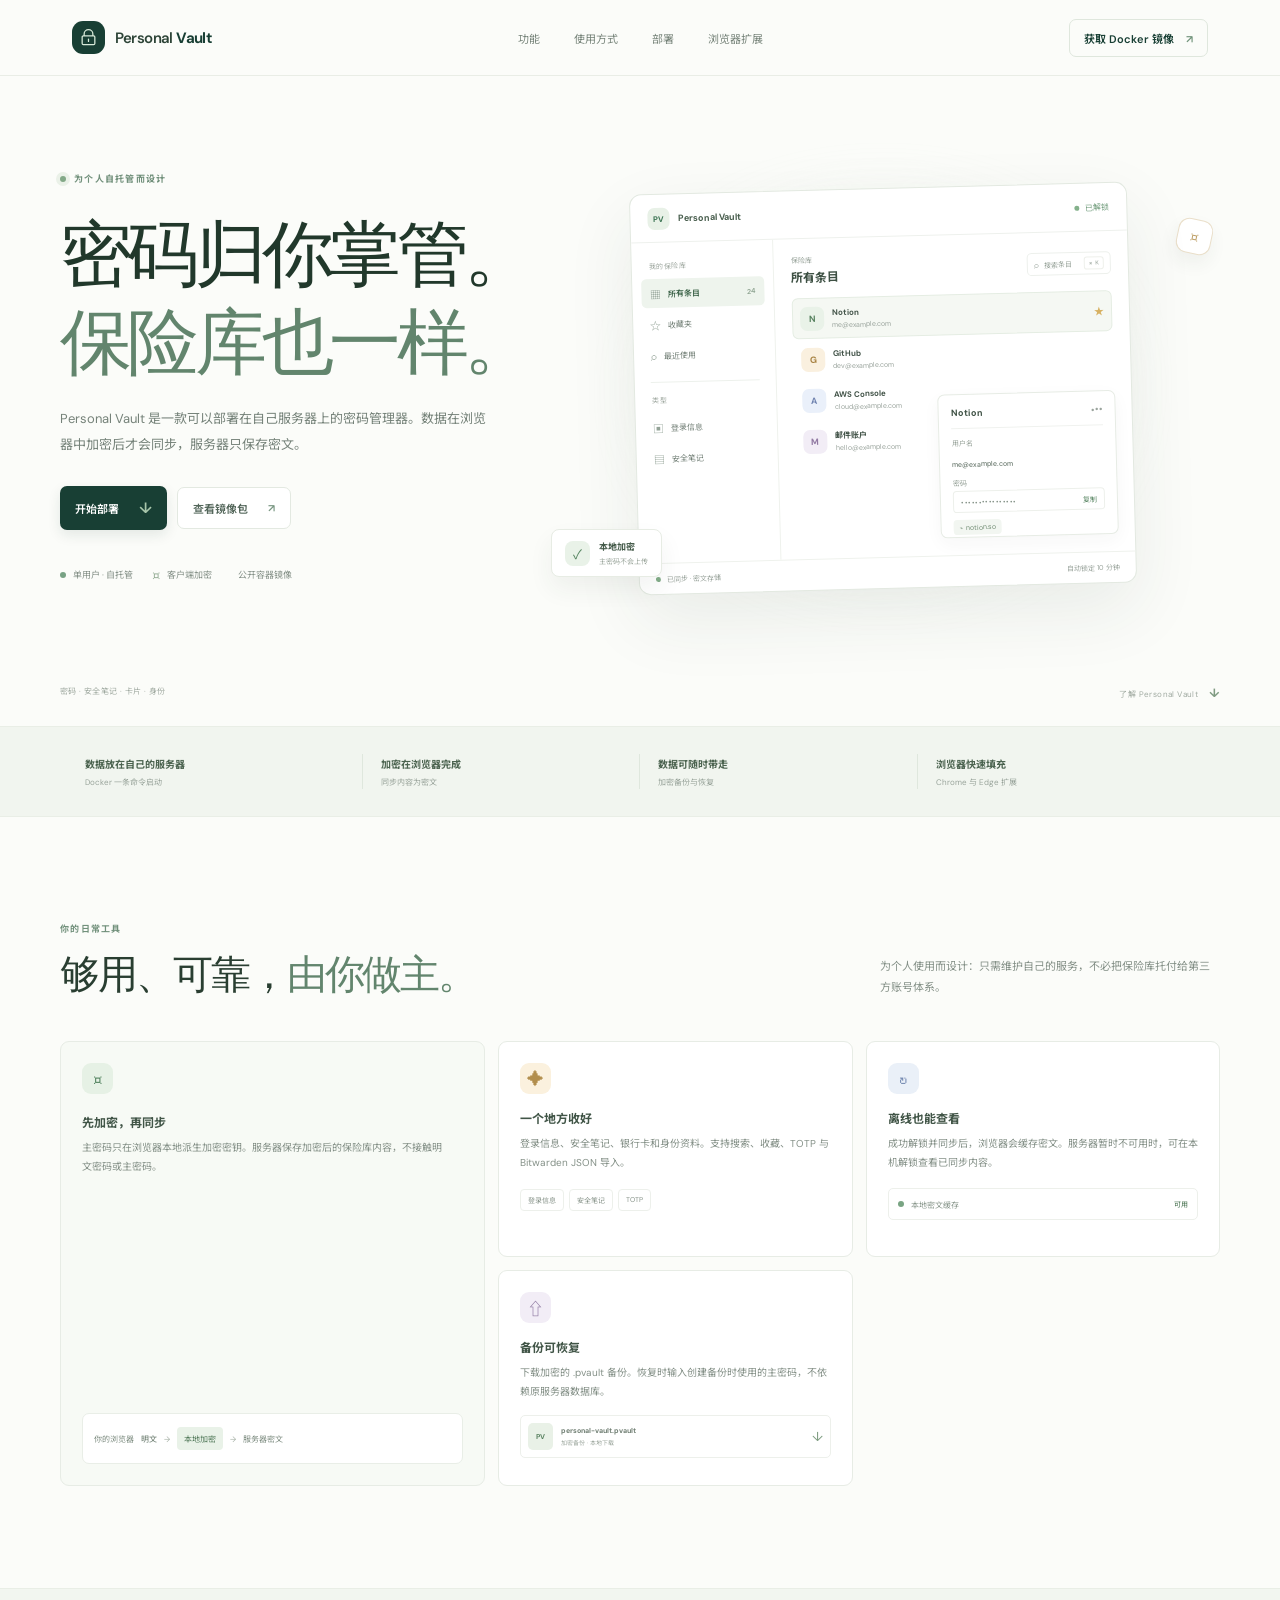
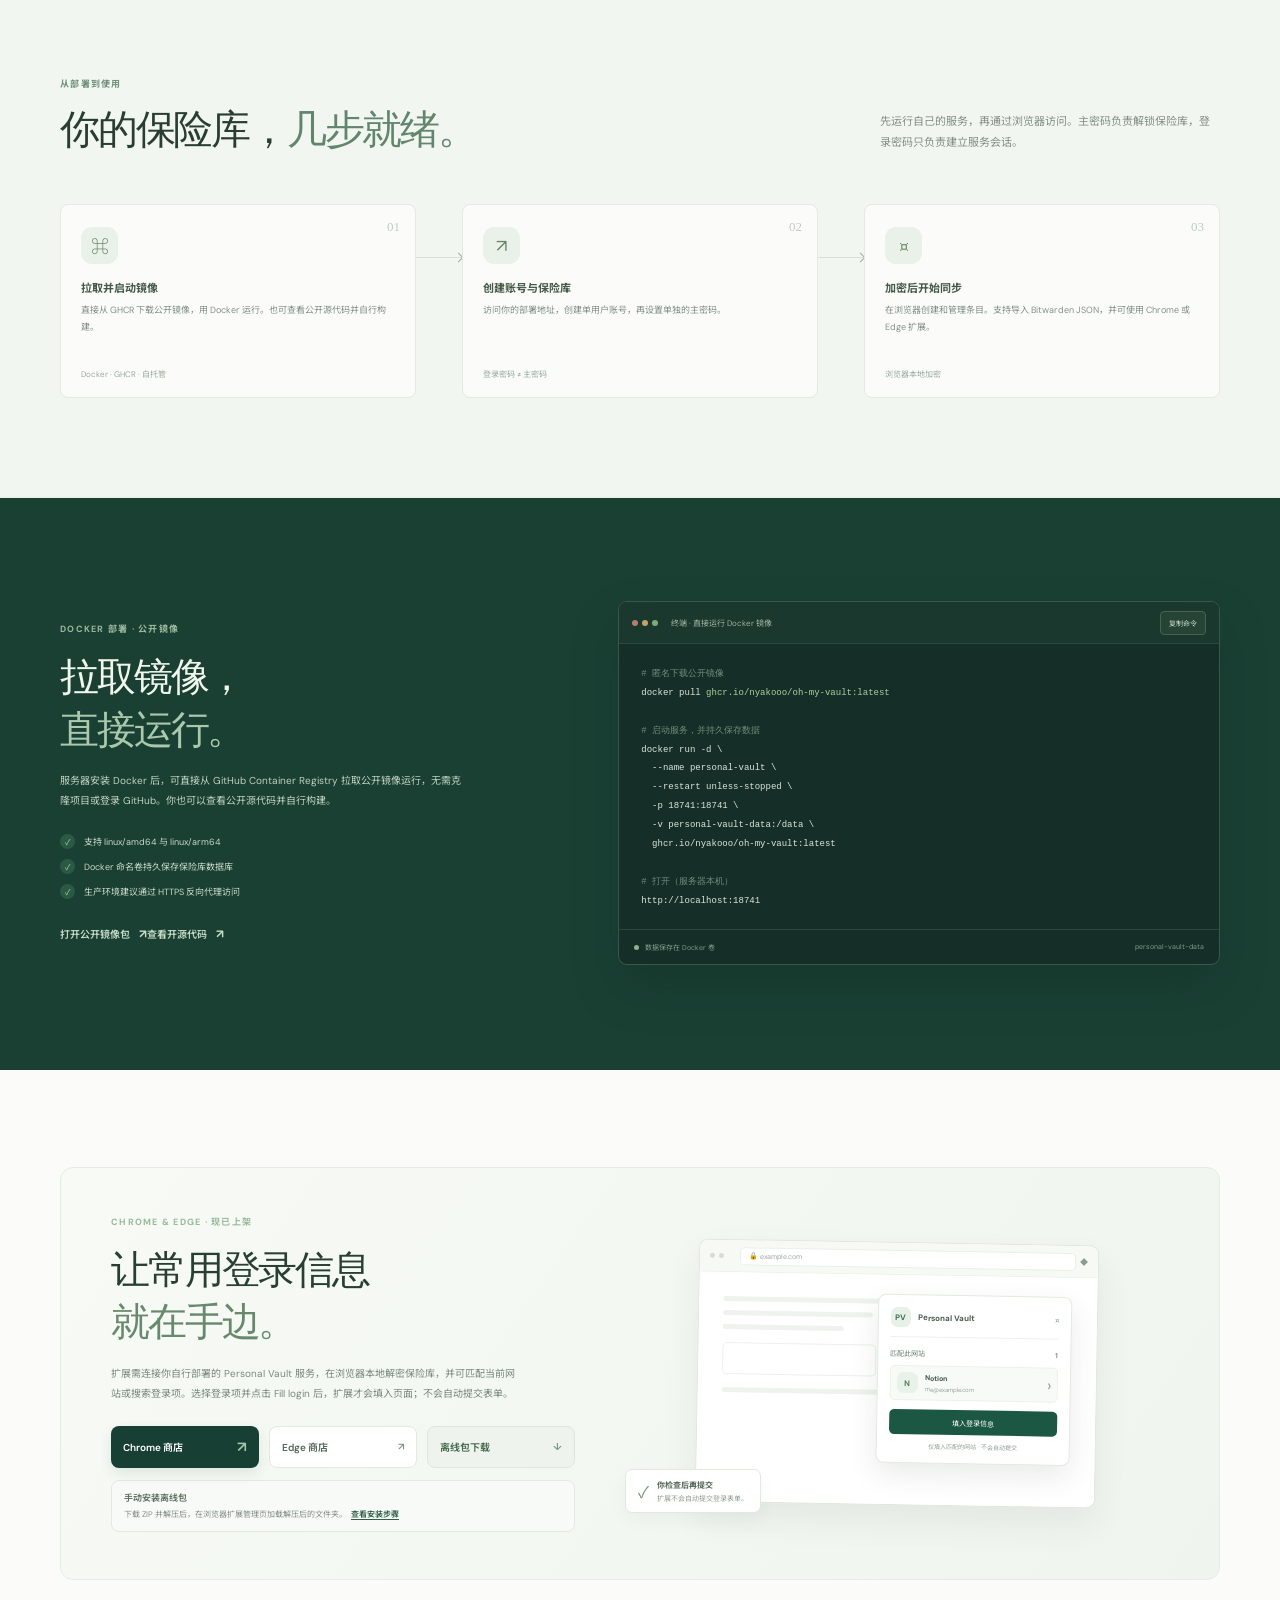
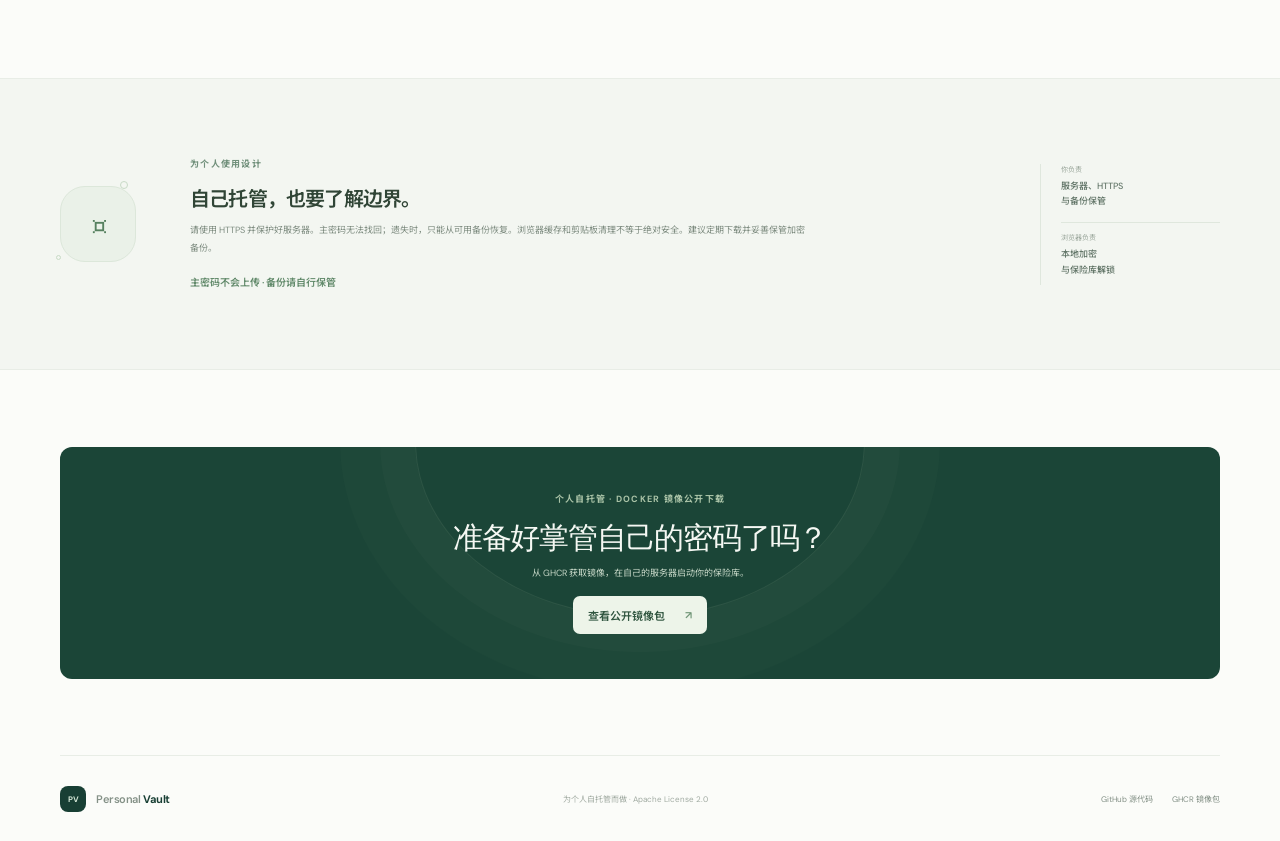
==== commit 2ecdb303: "Fix cached homepage styles for extension note" ====
--- a/index.html
+++ b/index.html
@@ -9,7 +9,7 @@
     <link rel="preconnect" href="https://fonts.googleapis.com" />
     <link rel="preconnect" href="https://fonts.gstatic.com" crossorigin />
     <link href="https://fonts.googleapis.com/css2?family=DM+Sans:wght@400;500;600;700&family=Noto+Sans+SC:wght@400;500;600;700&display=swap" rel="stylesheet" />
-    <link rel="stylesheet" href="./styles.css" />
+    <link rel="stylesheet" href="./styles.css?v=20260926-2" />
     <title>Personal Vault — 自己掌管的密码保险库</title>
   </head>
   <body>
@@ -87,7 +87,7 @@
 http://localhost:18741</code></pre><div class="terminal-foot"><span><i></i> 数据保存在 Docker 卷</span><span>personal-vault-data</span></div></div>
         </div></section>
 
-      <section class="extension-section section-wrap" id="extension"><div class="extension-panel"><div class="extension-copy"><div class="eyebrow">Chrome & Edge · 现已上架</div><h2>让常用登录信息<br /><em>就在手边。</em></h2><p>扩展需连接你自行部署的 Personal Vault 服务，在浏览器本地解密保险库，并可匹配当前网站或搜索登录项。选择登录项并点击 Fill login 后，扩展才会填入页面；不会自动提交表单。</p><div class="extension-actions"><a class="button button-primary" href="https://chromewebstore.google.com/detail/personal-vault/edbbapcpgldalkjjjdcmiobgopfijafp" target="_blank" rel="noopener noreferrer">Chrome 商店 <span>↗</span></a><a class="button button-quiet" href="https://microsoftedge.microsoft.com/addons/detail/kipamficohjmhpmpgfjgkbhljepenejc" target="_blank" rel="noopener noreferrer">Edge 商店 <span>↗</span></a><a class="button button-quiet button-download" href="./downloads/personal-vault-v0.1.0.zip" download>离线包下载 <span>↓</span></a></div><div class="extension-download-note"><span aria-hidden="true">i</span><div><b>手动安装离线包</b><small>下载 ZIP 并解压后，在浏览器扩展管理页加载解压后的文件夹。<a href="https://github.com/Nyakooo/oh-my-vault/blob/master/apps/extension/README.md#install-for-development" target="_blank" rel="noopener noreferrer">查看安装步骤</a></small></div></div></div><div class="extension-preview"><div class="browser-frame"><div class="browser-top"><span></span><span></span><span></span><div class="address-bar">🔒 example.com</div><span class="puzzle">◆</span></div><div class="browser-page"><div class="page-lines"><i></i><i></i><i></i><b></b><i></i></div><div class="extension-popup"><div class="popup-top"><span class="mini-mark">PV</span><b>Personal Vault</b><span class="popup-lock">⌑</span></div><div class="match-label">匹配此网站 <b>1</b></div><div class="popup-login"><span class="entry-icon green">N</span><span><b>Notion</b><small>me@example.com</small></span><span>›</span></div><button type="button" class="fill-demo">填入登录信息</button><small class="popup-safety">仅填入匹配的网站 · 不会自动提交</small></div></div></div><div class="extension-note"><span>✓</span><div><b>你检查后再提交</b><small>扩展不会自动提交登录表单。</small></div></div></div></div></section>
+      <section class="extension-section section-wrap" id="extension"><div class="extension-panel"><div class="extension-copy"><div class="eyebrow">Chrome & Edge · 现已上架</div><h2>让常用登录信息<br /><em>就在手边。</em></h2><p>扩展需连接你自行部署的 Personal Vault 服务，在浏览器本地解密保险库，并可匹配当前网站或搜索登录项。选择登录项并点击 Fill login 后，扩展才会填入页面；不会自动提交表单。</p><div class="extension-actions"><a class="button button-primary" href="https://chromewebstore.google.com/detail/personal-vault/edbbapcpgldalkjjjdcmiobgopfijafp" target="_blank" rel="noopener noreferrer">Chrome 商店 <span>↗</span></a><a class="button button-quiet" href="https://microsoftedge.microsoft.com/addons/detail/kipamficohjmhpmpgfjgkbhljepenejc" target="_blank" rel="noopener noreferrer">Edge 商店 <span>↗</span></a><a class="button button-quiet button-download" href="./downloads/personal-vault-v0.1.0.zip" download>离线包下载 <span>↓</span></a></div><div class="extension-download-note"><b>手动安装离线包</b><small>下载 ZIP 并解压后，在浏览器扩展管理页加载解压后的文件夹。<a href="https://github.com/Nyakooo/oh-my-vault/blob/master/apps/extension/README.md#install-for-development" target="_blank" rel="noopener noreferrer">查看安装步骤</a></small></div></div><div class="extension-preview"><div class="browser-frame"><div class="browser-top"><span></span><span></span><span></span><div class="address-bar">🔒 example.com</div><span class="puzzle">◆</span></div><div class="browser-page"><div class="page-lines"><i></i><i></i><i></i><b></b><i></i></div><div class="extension-popup"><div class="popup-top"><span class="mini-mark">PV</span><b>Personal Vault</b><span class="popup-lock">⌑</span></div><div class="match-label">匹配此网站 <b>1</b></div><div class="popup-login"><span class="entry-icon green">N</span><span><b>Notion</b><small>me@example.com</small></span><span>›</span></div><button type="button" class="fill-demo">填入登录信息</button><small class="popup-safety">仅填入匹配的网站 · 不会自动提交</small></div></div></div><div class="extension-note"><span>✓</span><div><b>你检查后再提交</b><small>扩展不会自动提交登录表单。</small></div></div></div></div></section>
 
       <section class="security-section"><div class="section-wrap security-inner"><div class="security-symbol"><span>⌑</span><i></i><i></i></div><div><div class="eyebrow">为个人使用设计</div><h2>自己托管，也要了解边界。</h2><p>请使用 HTTPS 并保护好服务器。主密码无法找回；遗失时，只能从可用备份恢复。浏览器缓存和剪贴板清理不等于绝对安全。建议定期下载并妥善保管加密备份。</p><span class="text-link">主密码不会上传 · 备份请自行保管</span></div><div class="security-aside"><span>你负责</span><b>服务器、HTTPS<br />与备份保管</b><span class="aside-rule"></span><span>浏览器负责</span><b>本地加密<br />与保险库解锁</b></div></div></section>
 
--- a/styles.css
+++ b/styles.css
@@ -3,4 +3,4 @@
 @media(max-width:700px){html{scroll-padding-top:66px}.site-header{height:64px;padding-inline:20px}.main-nav{display:none}.header-cta{padding:8px 10px;font-size:9px}.section-wrap{width:min(100% - 40px,520px)}.hero{display:flex;flex-direction:column;align-items:stretch;padding:56px 0 70px;min-height:unset}.hero-copy{padding:0}.hero h1{font-size:53px;margin-top:22px}.hero-intro{font-size:12px}.hero-facts{gap:12px;margin-top:24px}.vault-visual{height:360px;margin:2px -55px -5px;transform:scale(.82)}.hero-bottom{bottom:17px}.trust-strip{grid-template-columns:1fr 1fr;gap:15px;padding:22px 20px}.trust-strip>div{padding:0 10px;border-right:0}.trust-strip>div:nth-child(odd){padding-left:0;border-right:1px solid #dfe7dd}.trust-strip>div b{font-size:9px}.trust-strip>div span{font-size:7px}.section{padding-top:70px;padding-bottom:73px}.section-heading{display:block;margin-bottom:28px}.section-heading h2,.install-copy h2,.extension-copy h2{font-size:33px}.section-heading>p{margin-top:12px}.feature-grid{grid-template-columns:1fr;gap:9px}.feature-card{min-height:unset;padding:18px}.feature-large{min-height:217px}.feature-card p{max-width:none}.how-section{padding:68px 0 72px}.steps{grid-template-columns:1fr;gap:0}.steps article{padding:17px}.steps p{min-height:unset}.step-connector{height:19px;width:1px;margin:0 0 0 19px}.step-connector:after{right:-3px;top:auto;bottom:0;transform:rotate(135deg)}.install-section{padding:70px 0}.install-layout{grid-template-columns:1fr;gap:28px}.terminal-card pre{padding:16px 13px;font-size:7px}.extension-section{padding-top:60px;padding-bottom:65px}.extension-panel{grid-template-columns:1fr;padding:25px 20px;gap:14px}.extension-preview{min-height:280px}.extension-actions{flex-wrap:wrap;gap:12px}.security-section{padding:59px 0}.security-inner{grid-template-columns:55px 1fr;gap:15px}.security-symbol{width:51px;height:51px;border-radius:17px;font-size:22px}.security-inner h2{font-size:17px}.security-inner p{font-size:8px}.security-aside{grid-column:2;grid-template-columns:1fr 1fr;gap:4px 10px;padding:13px 0 0;border-left:0;border-top:1px solid #dfe7dd}.security-aside .aside-rule{display:none}.security-aside b{margin-bottom:0}.final-cta{padding-top:52px;padding-bottom:53px}.final-card{padding:37px 18px}.final-card h2{font-size:24px}.site-footer{height:auto;min-height:85px;flex-wrap:wrap;gap:7px;padding-block:17px}.site-footer>span{order:3;width:100%}}
 @media(prefers-reduced-motion:reduce){html{scroll-behavior:auto}*,*:before,*:after{transition:none!important}}
 
-.extension-actions{display:grid;grid-template-columns:repeat(3,minmax(0,1fr));gap:10px;margin-top:22px}.extension-actions .button{min-height:42px;justify-content:space-between;gap:7px;padding:0 12px;border-radius:8px;font-size:10px;white-space:nowrap}.extension-actions .button-download{background:#eef4ed;border-color:#dce8da;color:#43684c}.extension-download-note{display:flex;align-items:flex-start;gap:9px;margin-top:12px;padding:10px 12px;border:1px solid #e3ebe1;border-radius:8px;background:#f8faf7;color:#718074}.extension-download-note>span{display:grid;flex:0 0 20px;width:20px;height:20px;place-items:center;border-radius:6px;background:#e8f0e7;color:#608166;font-size:12px}.extension-download-note>div{display:grid;gap:3px}.extension-download-note b{color:#5c705f;font-size:8px;font-weight:600}.extension-download-note small{color:#849087;font-size:8px;line-height:1.7}.extension-download-note a{margin-left:4px;color:#315f49;font-weight:600;text-decoration:underline;text-underline-offset:2px}@media(max-width:700px){.extension-actions{gap:8px}.extension-actions .button{padding-inline:9px;font-size:8px}}@media(max-width:450px){.extension-actions{grid-template-columns:1fr}.extension-actions .button{min-height:40px;padding-inline:13px;font-size:9px}}
+.extension-actions{display:grid;grid-template-columns:repeat(3,minmax(0,1fr));gap:10px;margin-top:22px}.extension-actions .button{min-height:42px;justify-content:space-between;gap:7px;padding:0 12px;border-radius:8px;font-size:10px;white-space:nowrap}.extension-actions .button-download{background:#eef4ed;border-color:#dce8da;color:#43684c}.extension-download-note{display:grid;gap:4px;margin-top:12px;padding:10px 12px;border:1px solid #e3ebe1;border-radius:8px;background:#f8faf7;color:#718074}.extension-download-note b{color:#5c705f;font-size:9px;font-weight:600}.extension-download-note small{color:#849087;font-size:8px;line-height:1.7}.extension-download-note a{margin-left:4px;color:#315f49;font-weight:600;text-decoration:underline;text-underline-offset:2px}@media(max-width:700px){.extension-actions{gap:8px}.extension-actions .button{padding-inline:9px;font-size:8px}}@media(max-width:450px){.extension-actions{grid-template-columns:1fr}.extension-actions .button{min-height:40px;padding-inline:13px;font-size:9px}}
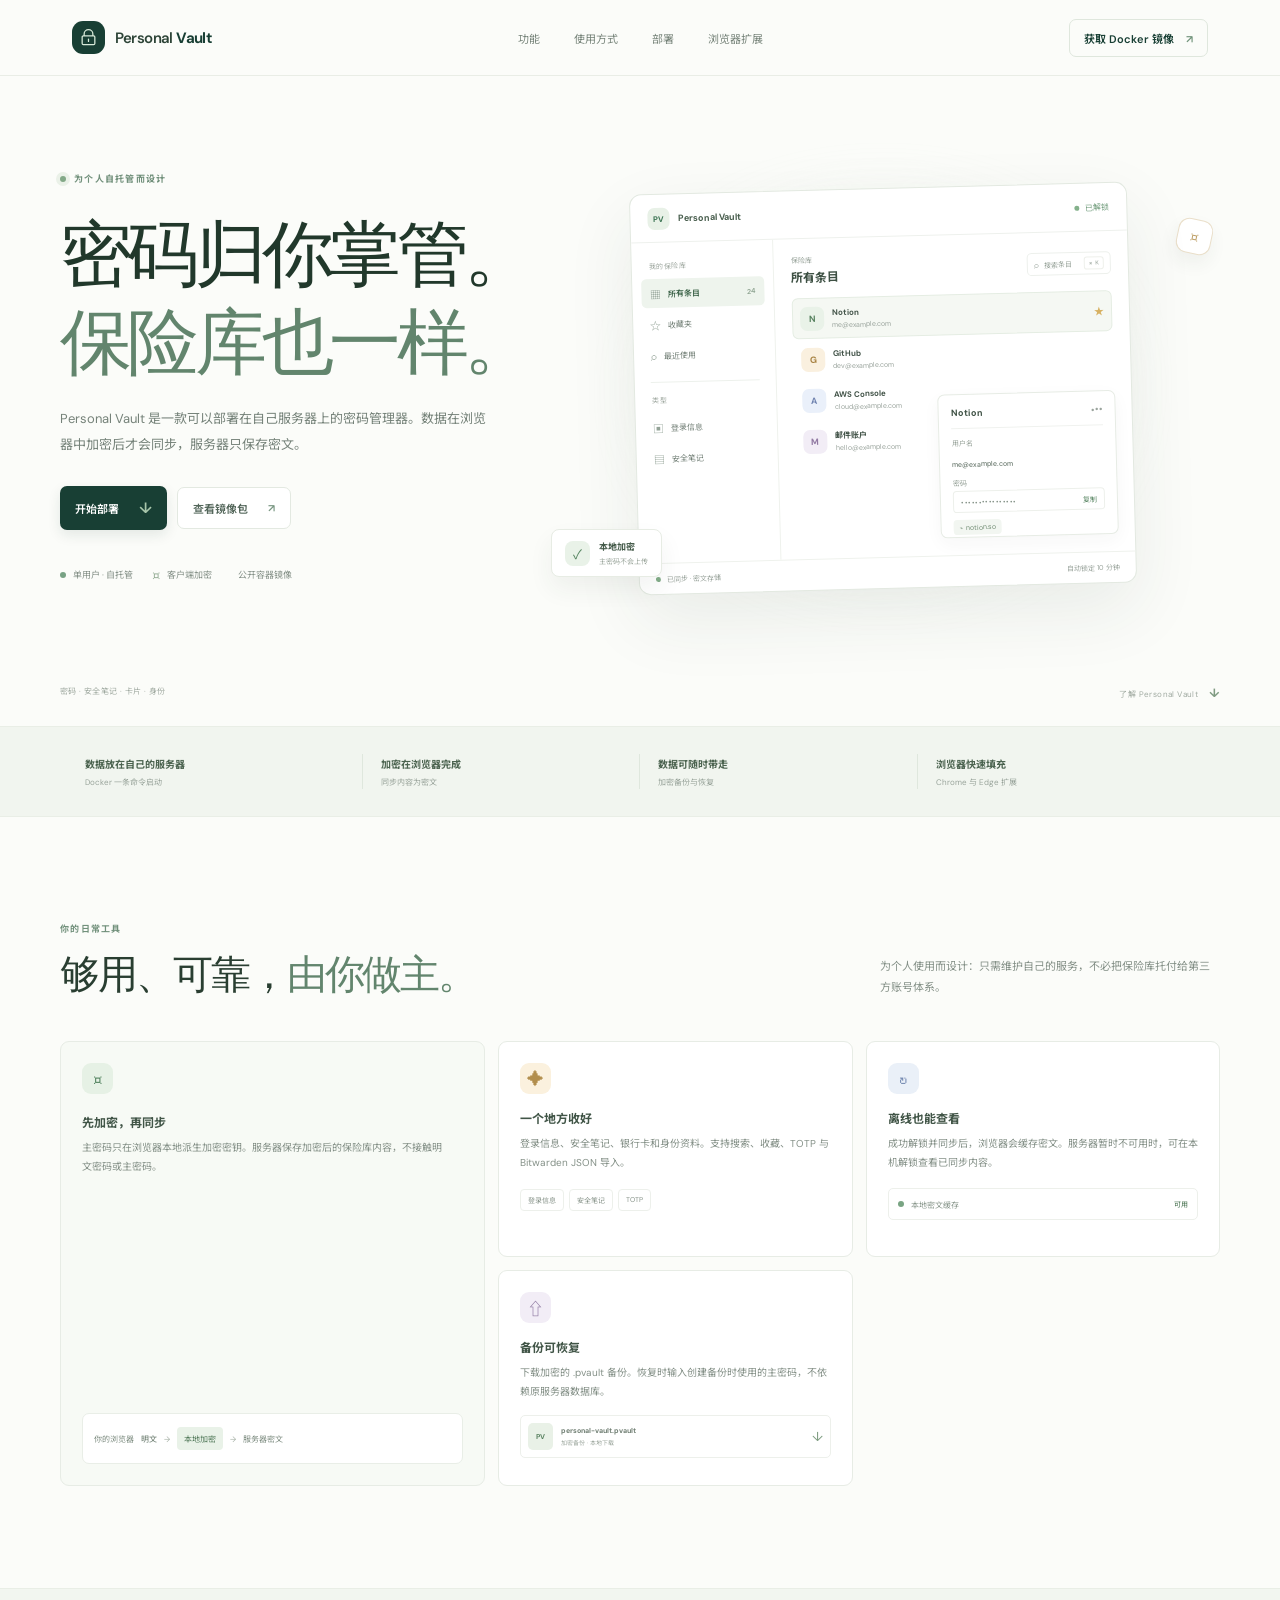
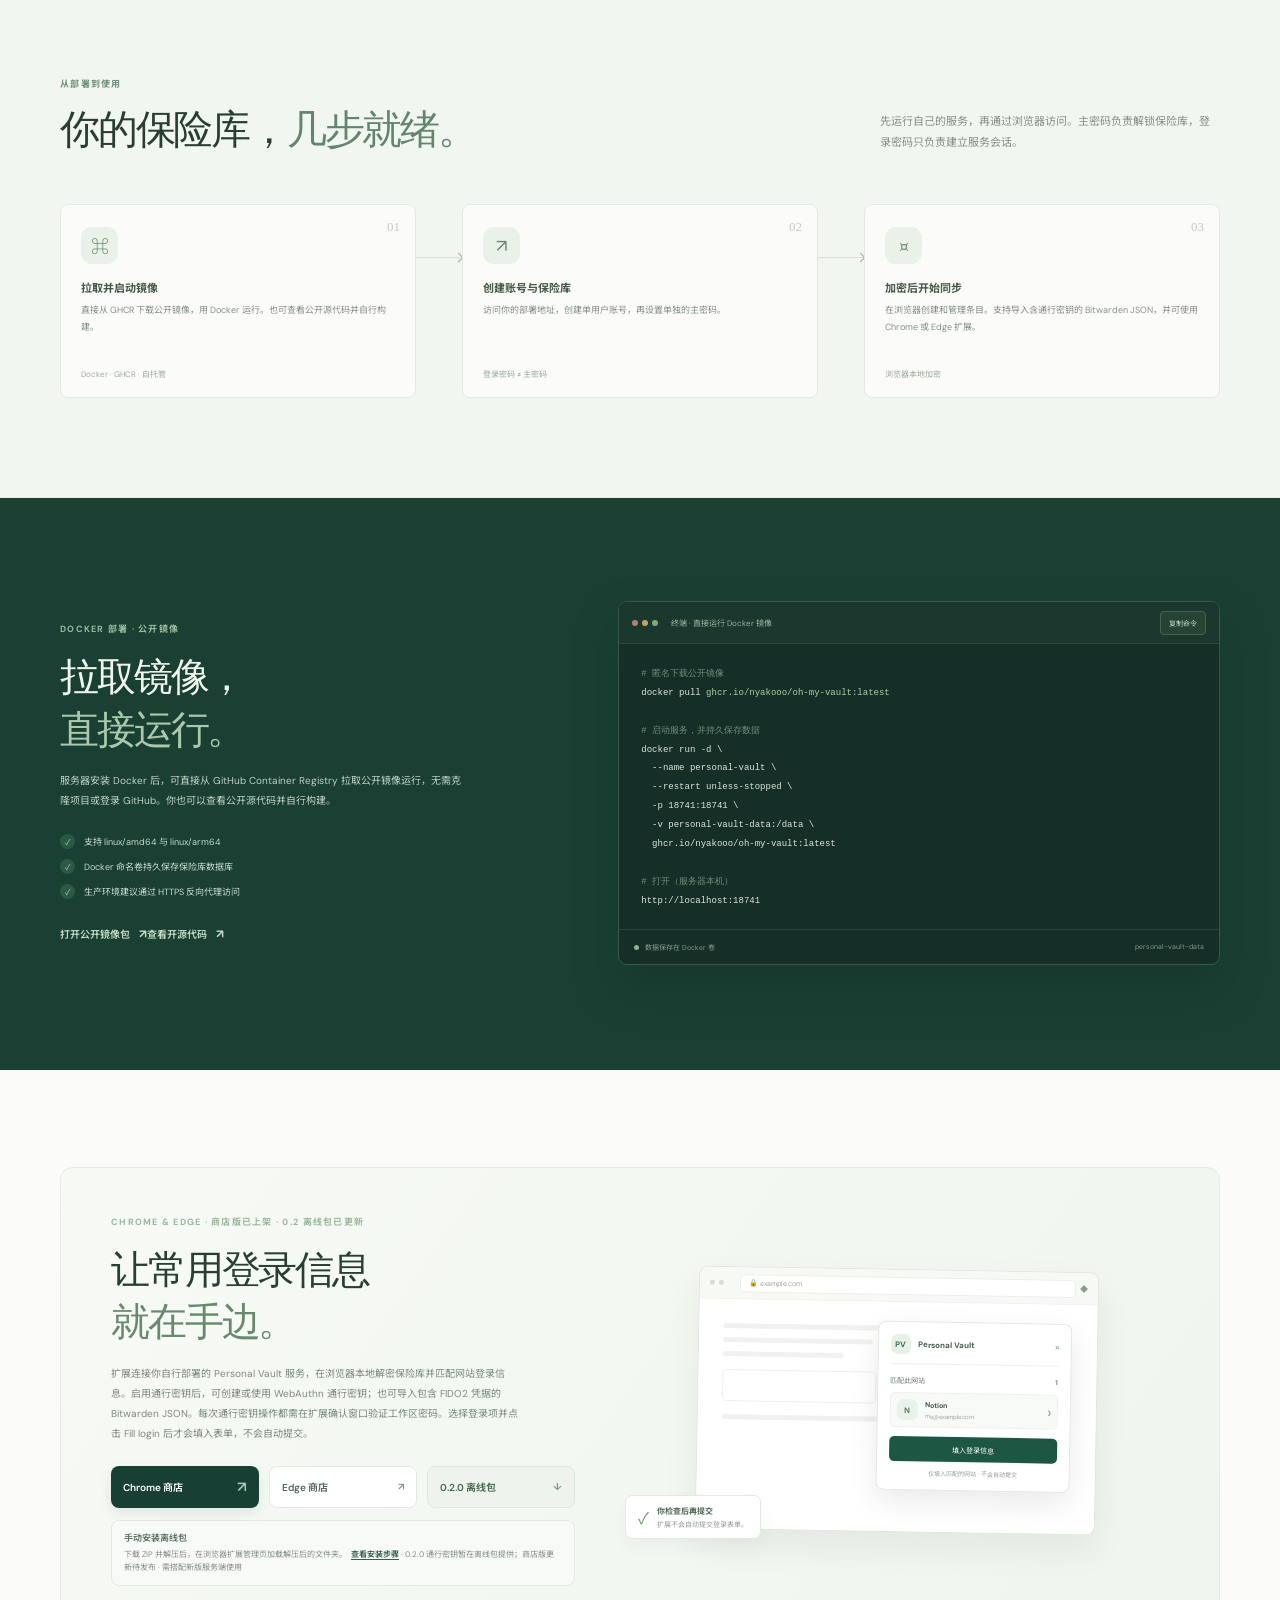
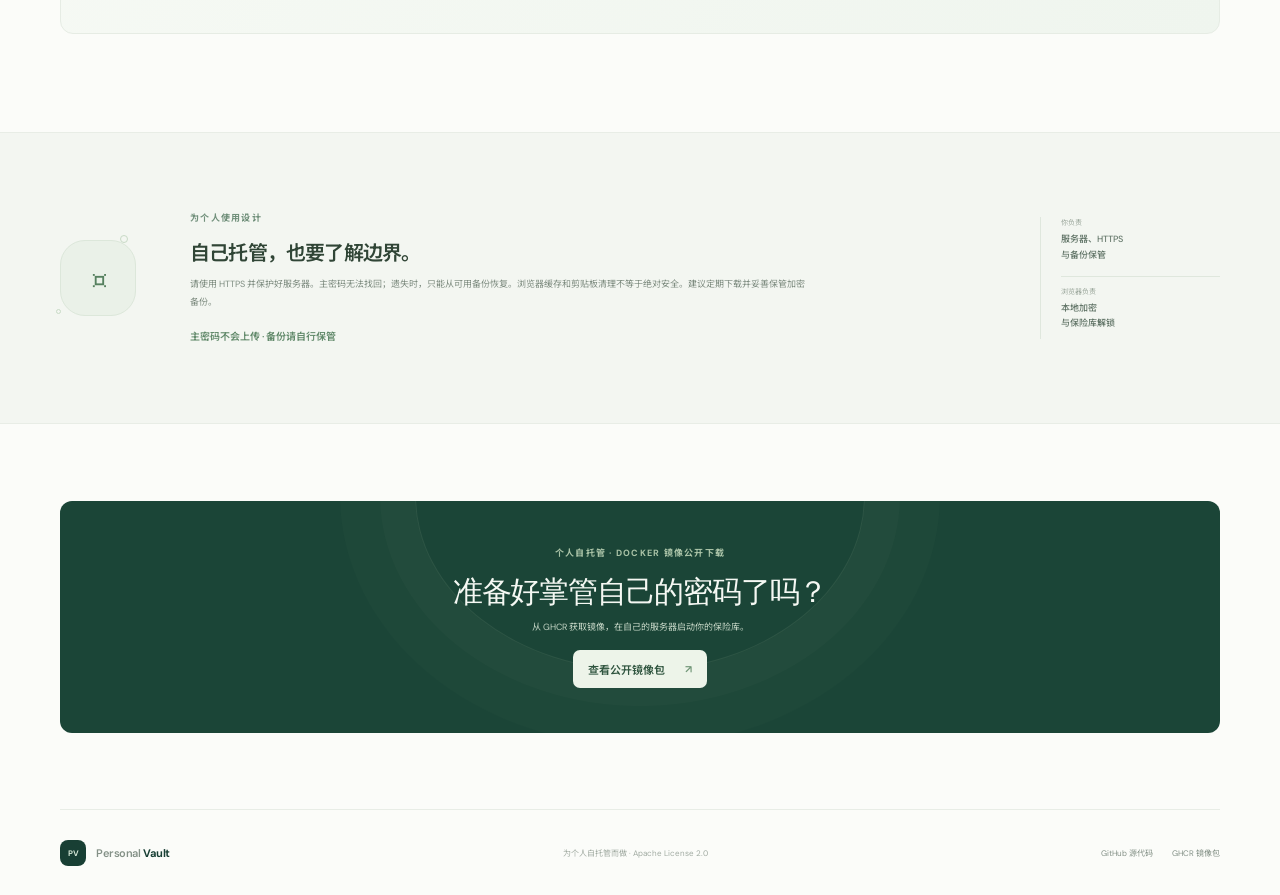
==== commit e33f7a1c: "docs: publish passkey details and extension 0.2.0 download" ====
--- a/index.html
+++ b/index.html
@@ -68,7 +68,7 @@
       </section>
 
       <section class="how-section" id="how-it-works"><div class="section-wrap how-inner"><div class="section-heading"><div><div class="eyebrow">从部署到使用</div><h2>你的保险库，<em>几步就绪。</em></h2></div><p>先运行自己的服务，再通过浏览器访问。主密码负责解锁保险库，登录密码只负责建立服务会话。</p></div>
-        <div class="steps"><article><span class="step-number">01</span><div class="step-icon">⌘</div><h3>拉取并启动镜像</h3><p>直接从 GHCR 下载公开镜像，用 Docker 运行。也可查看公开源代码并自行构建。</p><small>Docker · GHCR · 自托管</small></article><div class="step-connector"></div><article><span class="step-number">02</span><div class="step-icon">↗</div><h3>创建账号与保险库</h3><p>访问你的部署地址，创建单用户账号，再设置单独的主密码。</p><small>登录密码 ≠ 主密码</small></article><div class="step-connector"></div><article><span class="step-number">03</span><div class="step-icon">⌑</div><h3>加密后开始同步</h3><p>在浏览器创建和管理条目。支持导入 Bitwarden JSON，并可使用 Chrome 或 Edge 扩展。</p><small>浏览器本地加密</small></article></div>
+        <div class="steps"><article><span class="step-number">01</span><div class="step-icon">⌘</div><h3>拉取并启动镜像</h3><p>直接从 GHCR 下载公开镜像，用 Docker 运行。也可查看公开源代码并自行构建。</p><small>Docker · GHCR · 自托管</small></article><div class="step-connector"></div><article><span class="step-number">02</span><div class="step-icon">↗</div><h3>创建账号与保险库</h3><p>访问你的部署地址，创建单用户账号，再设置单独的主密码。</p><small>登录密码 ≠ 主密码</small></article><div class="step-connector"></div><article><span class="step-number">03</span><div class="step-icon">⌑</div><h3>加密后开始同步</h3><p>在浏览器创建和管理条目。支持导入含通行密钥的 Bitwarden JSON，并可使用 Chrome 或 Edge 扩展。</p><small>浏览器本地加密</small></article></div>
       </div></section>
 
       <section class="install-section" id="install"><div class="section-wrap install-layout"><div class="install-copy"><div class="eyebrow">Docker 部署 · 公开镜像</div><h2>拉取镜像，<br /><em>直接运行。</em></h2><p>服务器安装 Docker 后，可直接从 GitHub Container Registry 拉取公开镜像运行，无需克隆项目或登录 GitHub。你也可以查看公开源代码并自行构建。</p><div class="install-points"><span><i>✓</i> 支持 linux/amd64 与 linux/arm64</span><span><i>✓</i> Docker 命名卷持久保存保险库数据库</span><span><i>✓</i> 生产环境建议通过 HTTPS 反向代理访问</span></div><a href="https://github.com/users/Nyakooo/packages/container/package/oh-my-vault" class="text-link">打开公开镜像包 <b>↗</b></a><a href="https://github.com/Nyakooo/oh-my-vault" class="text-link">查看开源代码 <b>↗</b></a></div>
@@ -87,7 +87,7 @@
 http://localhost:18741</code></pre><div class="terminal-foot"><span><i></i> 数据保存在 Docker 卷</span><span>personal-vault-data</span></div></div>
         </div></section>
 
-      <section class="extension-section section-wrap" id="extension"><div class="extension-panel"><div class="extension-copy"><div class="eyebrow">Chrome & Edge · 现已上架</div><h2>让常用登录信息<br /><em>就在手边。</em></h2><p>扩展需连接你自行部署的 Personal Vault 服务，在浏览器本地解密保险库，并可匹配当前网站或搜索登录项。选择登录项并点击 Fill login 后，扩展才会填入页面；不会自动提交表单。</p><div class="extension-actions"><a class="button button-primary" href="https://chromewebstore.google.com/detail/personal-vault/edbbapcpgldalkjjjdcmiobgopfijafp" target="_blank" rel="noopener noreferrer">Chrome 商店 <span>↗</span></a><a class="button button-quiet" href="https://microsoftedge.microsoft.com/addons/detail/kipamficohjmhpmpgfjgkbhljepenejc" target="_blank" rel="noopener noreferrer">Edge 商店 <span>↗</span></a><a class="button button-quiet button-download" href="./downloads/personal-vault-v0.1.0.zip" download>离线包下载 <span>↓</span></a></div><div class="extension-download-note"><b>手动安装离线包</b><small>下载 ZIP 并解压后，在浏览器扩展管理页加载解压后的文件夹。<a href="https://github.com/Nyakooo/oh-my-vault/blob/master/apps/extension/README.md#install-for-development" target="_blank" rel="noopener noreferrer">查看安装步骤</a></small></div></div><div class="extension-preview"><div class="browser-frame"><div class="browser-top"><span></span><span></span><span></span><div class="address-bar">🔒 example.com</div><span class="puzzle">◆</span></div><div class="browser-page"><div class="page-lines"><i></i><i></i><i></i><b></b><i></i></div><div class="extension-popup"><div class="popup-top"><span class="mini-mark">PV</span><b>Personal Vault</b><span class="popup-lock">⌑</span></div><div class="match-label">匹配此网站 <b>1</b></div><div class="popup-login"><span class="entry-icon green">N</span><span><b>Notion</b><small>me@example.com</small></span><span>›</span></div><button type="button" class="fill-demo">填入登录信息</button><small class="popup-safety">仅填入匹配的网站 · 不会自动提交</small></div></div></div><div class="extension-note"><span>✓</span><div><b>你检查后再提交</b><small>扩展不会自动提交登录表单。</small></div></div></div></div></section>
+      <section class="extension-section section-wrap" id="extension"><div class="extension-panel"><div class="extension-copy"><div class="eyebrow">Chrome & Edge · 商店版已上架 · 0.2 离线包已更新</div><h2>让常用登录信息<br /><em>就在手边。</em></h2><p>扩展连接你自行部署的 Personal Vault 服务，在浏览器本地解密保险库并匹配网站登录信息。启用通行密钥后，可创建或使用 WebAuthn 通行密钥；也可导入包含 FIDO2 凭据的 Bitwarden JSON。每次通行密钥操作都需在扩展确认窗口验证工作区密码。选择登录项并点击 Fill login 后才会填入表单，不会自动提交。</p><div class="extension-actions"><a class="button button-primary" href="https://chromewebstore.google.com/detail/personal-vault/edbbapcpgldalkjjjdcmiobgopfijafp" target="_blank" rel="noopener noreferrer">Chrome 商店 <span>↗</span></a><a class="button button-quiet" href="https://microsoftedge.microsoft.com/addons/detail/kipamficohjmhpmpgfjgkbhljepenejc" target="_blank" rel="noopener noreferrer">Edge 商店 <span>↗</span></a><a class="button button-quiet button-download" href="./downloads/personal-vault-v0.2.0.zip" download>0.2.0 离线包 <span>↓</span></a></div><div class="extension-download-note"><b>手动安装离线包</b><small>下载 ZIP 并解压后，在浏览器扩展管理页加载解压后的文件夹。<a href="https://github.com/Nyakooo/oh-my-vault/blob/master/apps/extension/README.md#install-for-development" target="_blank" rel="noopener noreferrer">查看安装步骤</a> · 0.2.0 通行密钥暂在离线包提供；商店版更新待发布 · 需搭配新版服务端使用</small></div></div><div class="extension-preview"><div class="browser-frame"><div class="browser-top"><span></span><span></span><span></span><div class="address-bar">🔒 example.com</div><span class="puzzle">◆</span></div><div class="browser-page"><div class="page-lines"><i></i><i></i><i></i><b></b><i></i></div><div class="extension-popup"><div class="popup-top"><span class="mini-mark">PV</span><b>Personal Vault</b><span class="popup-lock">⌑</span></div><div class="match-label">匹配此网站 <b>1</b></div><div class="popup-login"><span class="entry-icon green">N</span><span><b>Notion</b><small>me@example.com</small></span><span>›</span></div><button type="button" class="fill-demo">填入登录信息</button><small class="popup-safety">仅填入匹配的网站 · 不会自动提交</small></div></div></div><div class="extension-note"><span>✓</span><div><b>你检查后再提交</b><small>扩展不会自动提交登录表单。</small></div></div></div></div></section>
 
       <section class="security-section"><div class="section-wrap security-inner"><div class="security-symbol"><span>⌑</span><i></i><i></i></div><div><div class="eyebrow">为个人使用设计</div><h2>自己托管，也要了解边界。</h2><p>请使用 HTTPS 并保护好服务器。主密码无法找回；遗失时，只能从可用备份恢复。浏览器缓存和剪贴板清理不等于绝对安全。建议定期下载并妥善保管加密备份。</p><span class="text-link">主密码不会上传 · 备份请自行保管</span></div><div class="security-aside"><span>你负责</span><b>服务器、HTTPS<br />与备份保管</b><span class="aside-rule"></span><span>浏览器负责</span><b>本地加密<br />与保险库解锁</b></div></div></section>
 
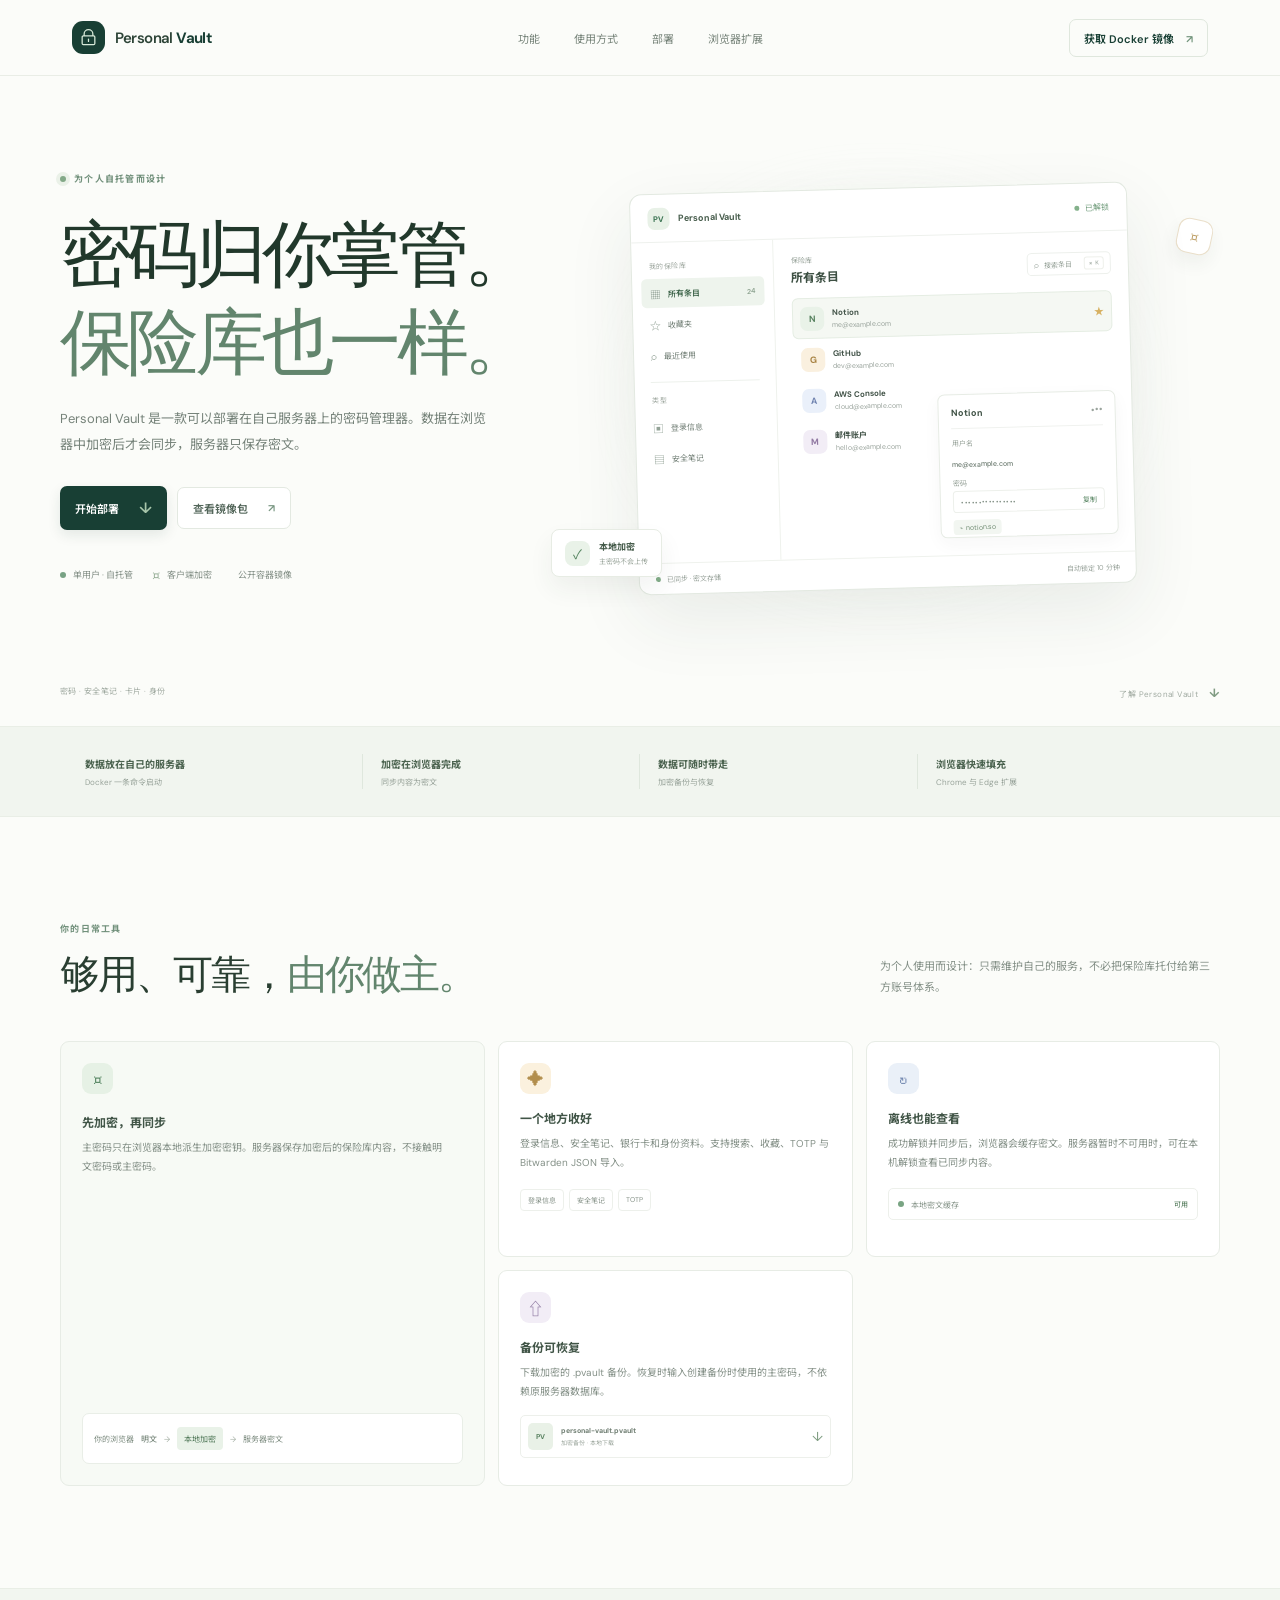
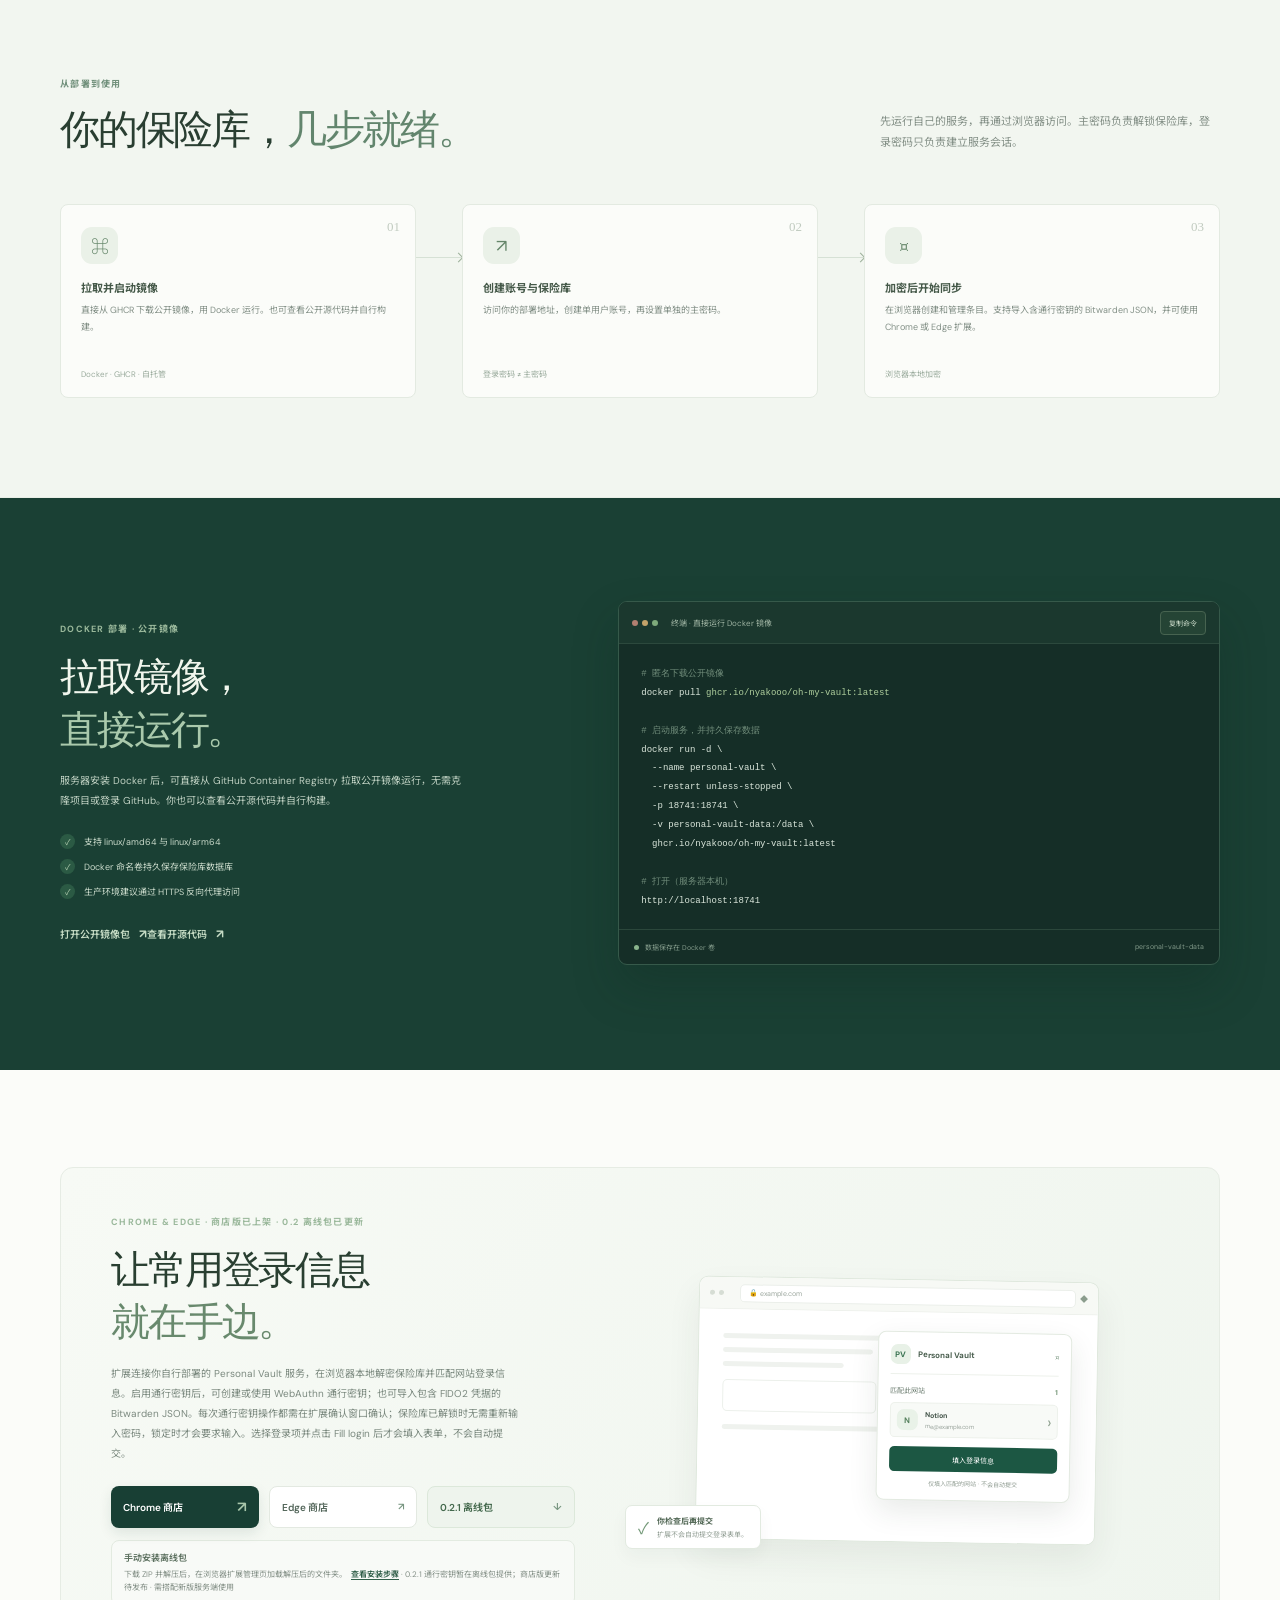
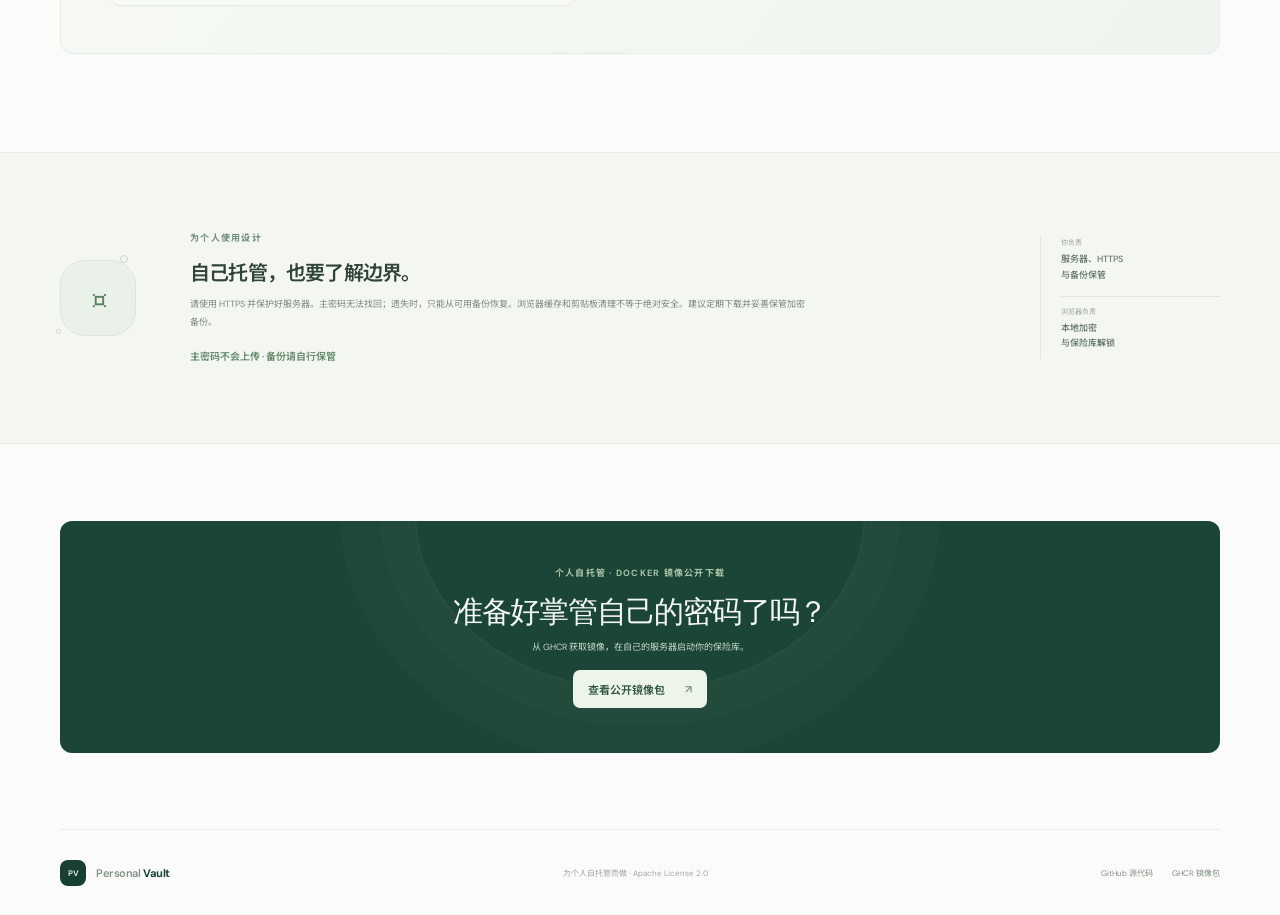
==== commit 700611bf: "Update extension download to 0.2.1" ====
--- a/index.html
+++ b/index.html
@@ -87,7 +87,7 @@
 http://localhost:18741</code></pre><div class="terminal-foot"><span><i></i> 数据保存在 Docker 卷</span><span>personal-vault-data</span></div></div>
         </div></section>
 
-      <section class="extension-section section-wrap" id="extension"><div class="extension-panel"><div class="extension-copy"><div class="eyebrow">Chrome & Edge · 商店版已上架 · 0.2 离线包已更新</div><h2>让常用登录信息<br /><em>就在手边。</em></h2><p>扩展连接你自行部署的 Personal Vault 服务，在浏览器本地解密保险库并匹配网站登录信息。启用通行密钥后，可创建或使用 WebAuthn 通行密钥；也可导入包含 FIDO2 凭据的 Bitwarden JSON。每次通行密钥操作都需在扩展确认窗口验证工作区密码。选择登录项并点击 Fill login 后才会填入表单，不会自动提交。</p><div class="extension-actions"><a class="button button-primary" href="https://chromewebstore.google.com/detail/personal-vault/edbbapcpgldalkjjjdcmiobgopfijafp" target="_blank" rel="noopener noreferrer">Chrome 商店 <span>↗</span></a><a class="button button-quiet" href="https://microsoftedge.microsoft.com/addons/detail/kipamficohjmhpmpgfjgkbhljepenejc" target="_blank" rel="noopener noreferrer">Edge 商店 <span>↗</span></a><a class="button button-quiet button-download" href="./downloads/personal-vault-v0.2.0.zip" download>0.2.0 离线包 <span>↓</span></a></div><div class="extension-download-note"><b>手动安装离线包</b><small>下载 ZIP 并解压后，在浏览器扩展管理页加载解压后的文件夹。<a href="https://github.com/Nyakooo/oh-my-vault/blob/master/apps/extension/README.md#install-for-development" target="_blank" rel="noopener noreferrer">查看安装步骤</a> · 0.2.0 通行密钥暂在离线包提供；商店版更新待发布 · 需搭配新版服务端使用</small></div></div><div class="extension-preview"><div class="browser-frame"><div class="browser-top"><span></span><span></span><span></span><div class="address-bar">🔒 example.com</div><span class="puzzle">◆</span></div><div class="browser-page"><div class="page-lines"><i></i><i></i><i></i><b></b><i></i></div><div class="extension-popup"><div class="popup-top"><span class="mini-mark">PV</span><b>Personal Vault</b><span class="popup-lock">⌑</span></div><div class="match-label">匹配此网站 <b>1</b></div><div class="popup-login"><span class="entry-icon green">N</span><span><b>Notion</b><small>me@example.com</small></span><span>›</span></div><button type="button" class="fill-demo">填入登录信息</button><small class="popup-safety">仅填入匹配的网站 · 不会自动提交</small></div></div></div><div class="extension-note"><span>✓</span><div><b>你检查后再提交</b><small>扩展不会自动提交登录表单。</small></div></div></div></div></section>
+      <section class="extension-section section-wrap" id="extension"><div class="extension-panel"><div class="extension-copy"><div class="eyebrow">Chrome & Edge · 商店版已上架 · 0.2 离线包已更新</div><h2>让常用登录信息<br /><em>就在手边。</em></h2><p>扩展连接你自行部署的 Personal Vault 服务，在浏览器本地解密保险库并匹配网站登录信息。启用通行密钥后，可创建或使用 WebAuthn 通行密钥；也可导入包含 FIDO2 凭据的 Bitwarden JSON。每次通行密钥操作都需在扩展确认窗口确认；保险库已解锁时无需重新输入密码，锁定时才会要求输入。选择登录项并点击 Fill login 后才会填入表单，不会自动提交。</p><div class="extension-actions"><a class="button button-primary" href="https://chromewebstore.google.com/detail/personal-vault/edbbapcpgldalkjjjdcmiobgopfijafp" target="_blank" rel="noopener noreferrer">Chrome 商店 <span>↗</span></a><a class="button button-quiet" href="https://microsoftedge.microsoft.com/addons/detail/kipamficohjmhpmpgfjgkbhljepenejc" target="_blank" rel="noopener noreferrer">Edge 商店 <span>↗</span></a><a class="button button-quiet button-download" href="./downloads/personal-vault-v0.2.1.zip" download>0.2.1 离线包 <span>↓</span></a></div><div class="extension-download-note"><b>手动安装离线包</b><small>下载 ZIP 并解压后，在浏览器扩展管理页加载解压后的文件夹。<a href="https://github.com/Nyakooo/oh-my-vault/blob/master/apps/extension/README.md#install-for-development" target="_blank" rel="noopener noreferrer">查看安装步骤</a> · 0.2.1 通行密钥暂在离线包提供；商店版更新待发布 · 需搭配新版服务端使用</small></div></div><div class="extension-preview"><div class="browser-frame"><div class="browser-top"><span></span><span></span><span></span><div class="address-bar">🔒 example.com</div><span class="puzzle">◆</span></div><div class="browser-page"><div class="page-lines"><i></i><i></i><i></i><b></b><i></i></div><div class="extension-popup"><div class="popup-top"><span class="mini-mark">PV</span><b>Personal Vault</b><span class="popup-lock">⌑</span></div><div class="match-label">匹配此网站 <b>1</b></div><div class="popup-login"><span class="entry-icon green">N</span><span><b>Notion</b><small>me@example.com</small></span><span>›</span></div><button type="button" class="fill-demo">填入登录信息</button><small class="popup-safety">仅填入匹配的网站 · 不会自动提交</small></div></div></div><div class="extension-note"><span>✓</span><div><b>你检查后再提交</b><small>扩展不会自动提交登录表单。</small></div></div></div></div></section>
 
       <section class="security-section"><div class="section-wrap security-inner"><div class="security-symbol"><span>⌑</span><i></i><i></i></div><div><div class="eyebrow">为个人使用设计</div><h2>自己托管，也要了解边界。</h2><p>请使用 HTTPS 并保护好服务器。主密码无法找回；遗失时，只能从可用备份恢复。浏览器缓存和剪贴板清理不等于绝对安全。建议定期下载并妥善保管加密备份。</p><span class="text-link">主密码不会上传 · 备份请自行保管</span></div><div class="security-aside"><span>你负责</span><b>服务器、HTTPS<br />与备份保管</b><span class="aside-rule"></span><span>浏览器负责</span><b>本地加密<br />与保险库解锁</b></div></div></section>
 
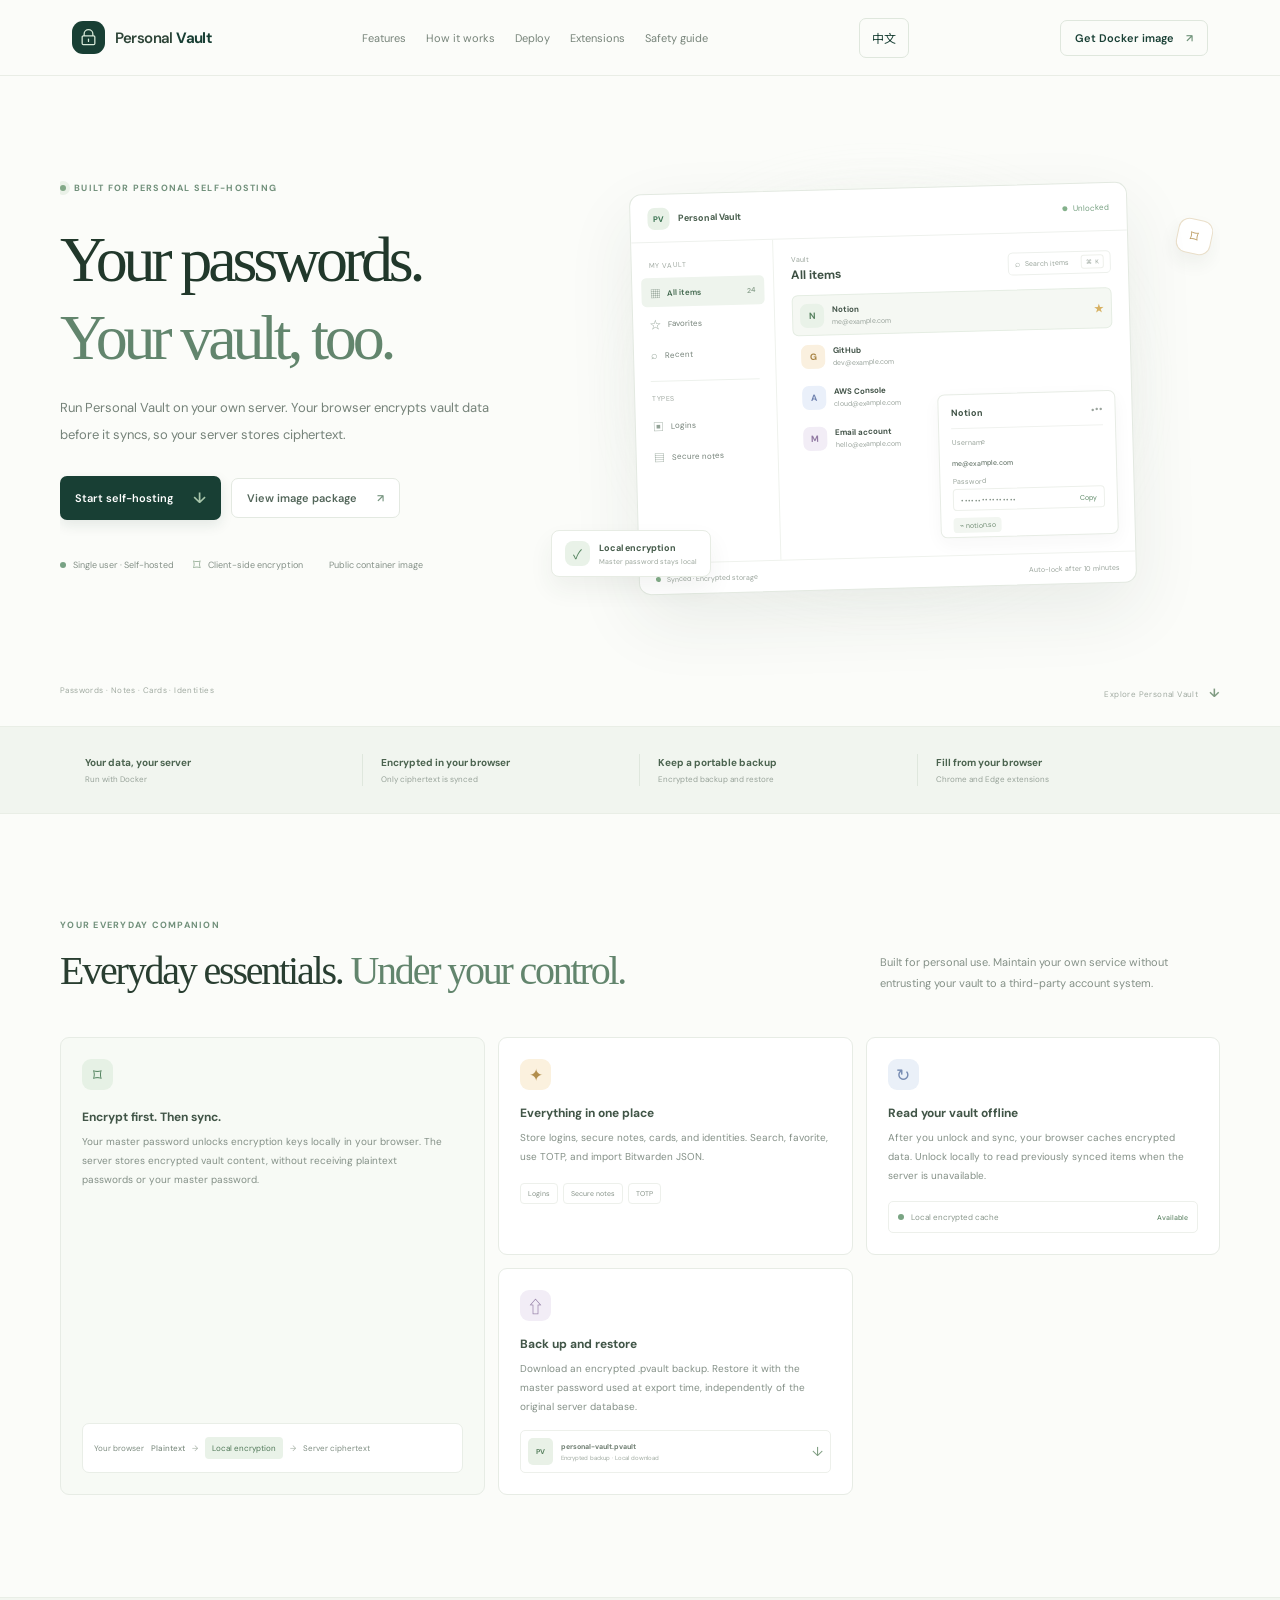
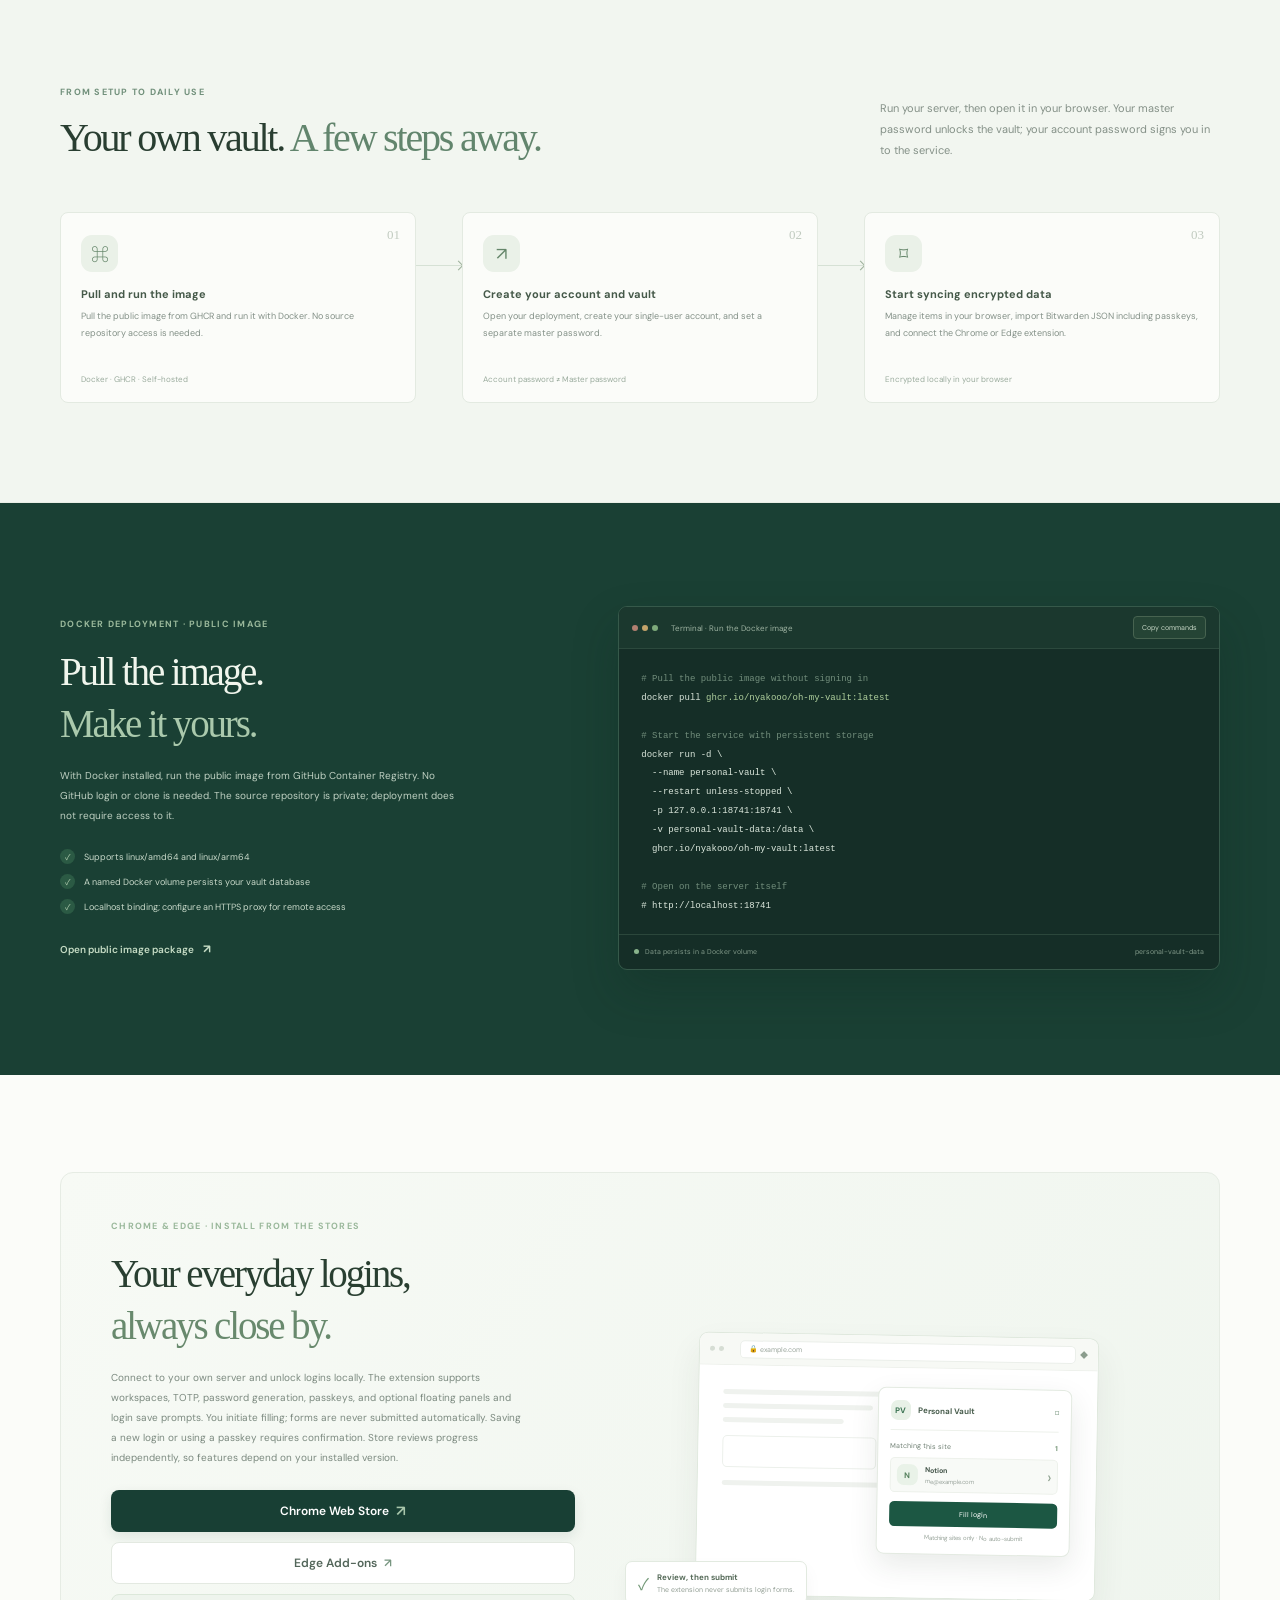
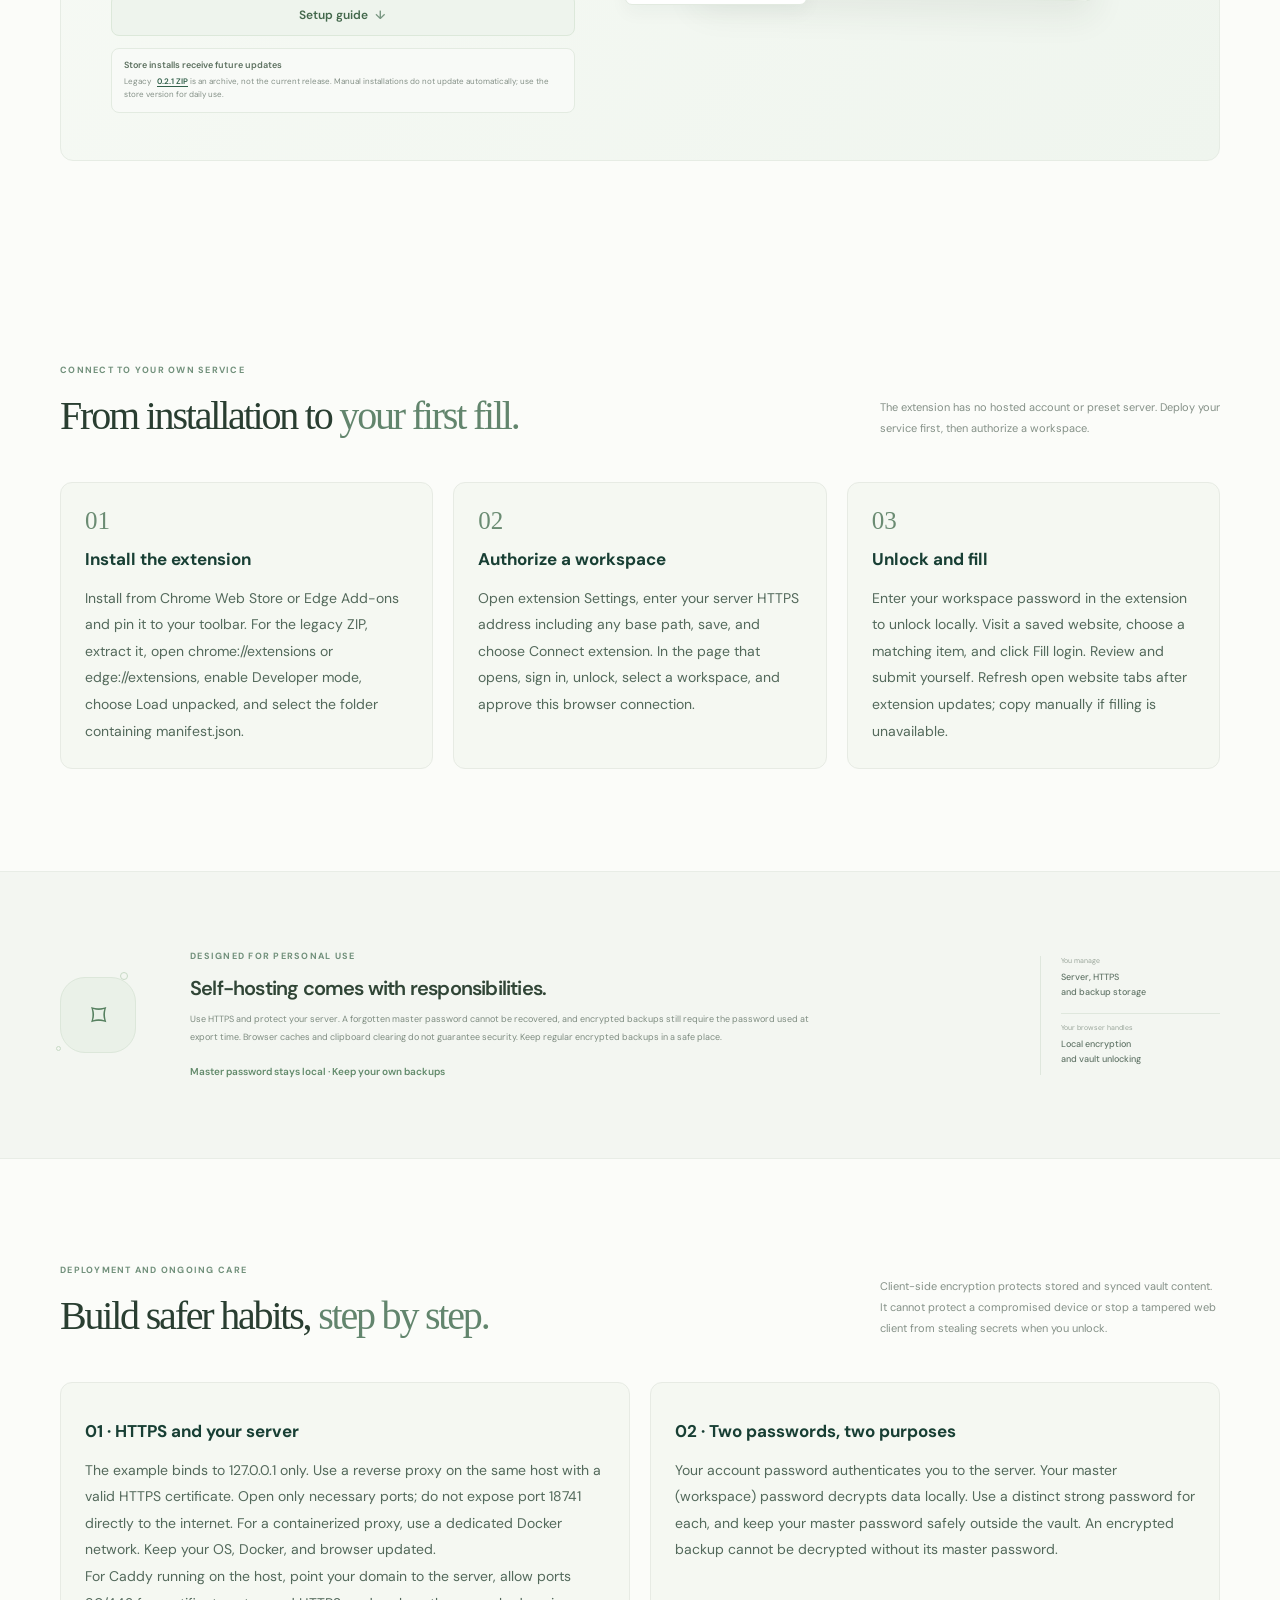
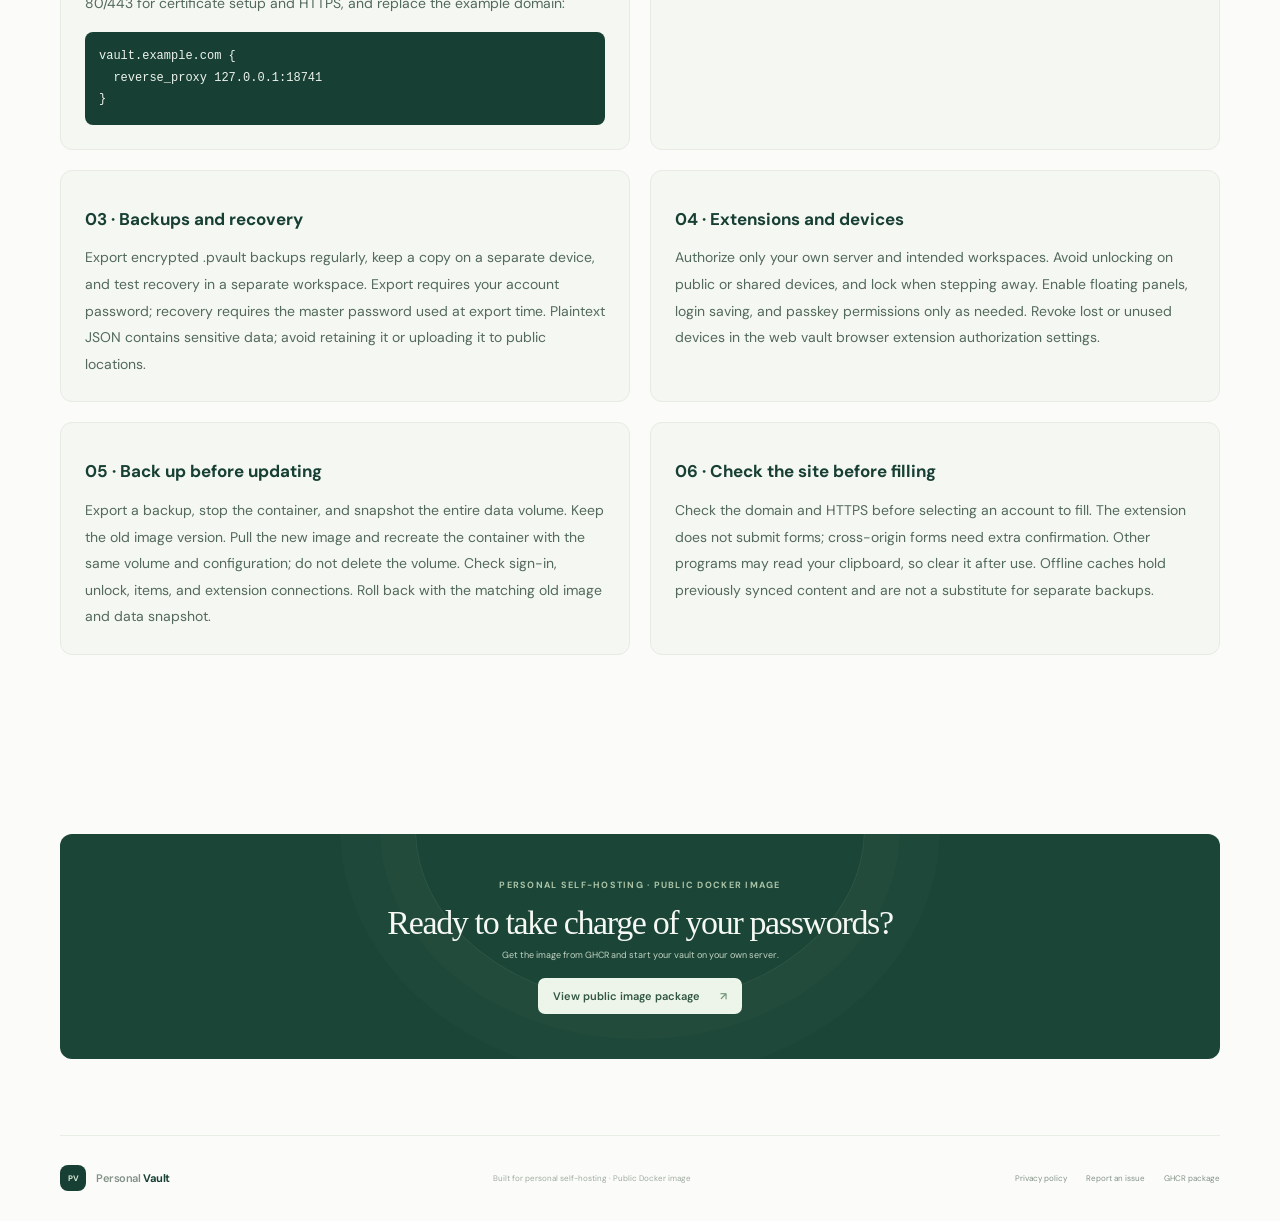
==== commit e2d9b713: "Refresh homepage with English and Chinese guides and safer deployment" ====
--- a/index.html
+++ b/index.html
@@ -1,108 +1,134 @@
 <!doctype html>
-<html lang="zh-CN">
+<html lang="en">
   <head>
     <meta charset="UTF-8" />
     <meta name="viewport" content="width=device-width, initial-scale=1" />
     <meta name="theme-color" content="#183f34" />
-    <meta name="description" content="Personal Vault 是一款自托管、单用户密码管理器。浏览器本地加密，服务端只保存密文，并提供 Chrome 与 Edge 扩展。" />
+    <meta name="description" content="A self-hosted, single-user password manager. Local browser encryption, encrypted server storage, and companion extensions for Chrome and Edge." />
     <link rel="icon" href="./favicon.svg" type="image/svg+xml" />
     <link rel="preconnect" href="https://fonts.googleapis.com" />
     <link rel="preconnect" href="https://fonts.gstatic.com" crossorigin />
     <link href="https://fonts.googleapis.com/css2?family=DM+Sans:wght@400;500;600;700&family=Noto+Sans+SC:wght@400;500;600;700&display=swap" rel="stylesheet" />
-    <link rel="stylesheet" href="./styles.css?v=20260926-2" />
-    <title>Personal Vault — 自己掌管的密码保险库</title>
+    <link rel="stylesheet" href="./styles.css?v=20261101" />
+    <link rel="alternate" hreflang="en" href="./index.html" />
+    <link rel="alternate" hreflang="zh-CN" href="./index.zh-CN.html" />
+    <title>Personal Vault — Your passwords. Your server.</title>
   </head>
   <body>
     <header class="site-header">
-      <a class="brand" href="#top" aria-label="Personal Vault 首页">
+      <a class="brand" href="#top" aria-label="Personal Vault home">
         <span class="brand-mark" aria-hidden="true"><svg viewBox="0 0 24 24" fill="none"><path d="M6.5 10V7.5a5.5 5.5 0 0 1 11 0V10M5.5 10h13A1.5 1.5 0 0 1 20 11.5v8a1.5 1.5 0 0 1-1.5 1.5h-13A1.5 1.5 0 0 1 4 19.5v-8A1.5 1.5 0 0 1 5.5 10Z"/><path d="M12 14v3"/></svg></span>
         <span>Personal <b>Vault</b></span>
       </a>
-      <nav class="main-nav" aria-label="主导航">
-        <a href="#features">功能</a>
-        <a href="#how-it-works">使用方式</a>
-        <a href="#install">部署</a>
-        <a href="#extension">浏览器扩展</a>
+      <nav class="main-nav" aria-label="Main navigation">
+        <a href="#features">Features</a>
+        <a href="#how-it-works">How it works</a>
+        <a href="#install">Deploy</a>
+        <a href="#extension">Extensions</a><a href="#safety">Safety guide</a>
       </nav>
-      <a class="header-cta" href="https://github.com/users/Nyakooo/packages/container/package/oh-my-vault">获取 Docker 镜像 <span aria-hidden="true">↗</span></a>
+      <a class="language-switch" href="./index.zh-CN.html" lang="zh-CN" hreflang="zh-CN" aria-label="切换到中文">中文</a>
+      <a class="header-cta" href="https://github.com/users/Nyakooo/packages/container/package/oh-my-vault">Get Docker image <span aria-hidden="true">↗</span></a>
     </header>
 
     <main id="top">
       <section class="hero section-wrap">
         <div class="hero-copy">
-          <div class="eyebrow"><span></span> 为个人自托管而设计</div>
-          <h1>密码归你掌管。<br /><em>保险库也一样。</em></h1>
-          <p class="hero-intro">Personal Vault 是一款可以部署在自己服务器上的密码管理器。数据在浏览器中加密后才会同步，服务器只保存密文。</p>
+          <div class="eyebrow"><span></span> Built for personal self-hosting</div>
+          <h1>Your passwords.<br /> <em>Your vault, too.</em></h1>
+          <p class="hero-intro">Run Personal Vault on your own server. Your browser encrypts vault data before it syncs, so your server stores ciphertext.</p>
           <div class="hero-actions">
-            <a class="button button-primary" href="#install">开始部署 <span aria-hidden="true">↓</span></a>
-            <a class="button button-quiet" href="https://github.com/users/Nyakooo/packages/container/package/oh-my-vault">查看镜像包 <span aria-hidden="true">↗</span></a>
+            <a class="button button-primary" href="#install">Start self-hosting <span aria-hidden="true">↓</span></a>
+            <a class="button button-quiet" href="https://github.com/users/Nyakooo/packages/container/package/oh-my-vault">View image package <span aria-hidden="true">↗</span></a>
           </div>
-          <div class="hero-facts"><span><i class="fact-dot"></i> 单用户 · 自托管</span><span><i class="fact-lock">⌑</i> 客户端加密</span><span><i class="fact-leaf"></i> 公开容器镜像</span></div>
+          <div class="hero-facts"><span><i class="fact-dot"></i> Single user · Self-hosted</span><span><i class="fact-lock">⌑</i> Client-side encryption</span><span><i class="fact-leaf"></i> Public container image</span></div>
         </div>
-        <div class="vault-visual" aria-label="保险库界面示意图">
+        <div class="vault-visual" aria-label="Illustrative vault interface">
           <div class="visual-glow"></div><div class="orbit orbit-a"></div><div class="orbit orbit-b"></div>
           <div class="vault-card">
-            <div class="vault-card-top"><div class="mini-brand"><span class="mini-mark">PV</span><span>Personal Vault</span></div><span class="unlocked"><i></i> 已解锁</span></div>
-            <div class="vault-card-body"><div class="vault-sidebar"><span class="side-label">我的保险库</span><span class="side-item active"><b>▦</b> 所有条目 <small>24</small></span><span class="side-item"><b>☆</b> 收藏夹</span><span class="side-item"><b>⌕</b> 最近使用</span><div class="side-rule"></div><span class="side-label">类型</span><span class="side-item"><b>▣</b> 登录信息</span><span class="side-item"><b>▤</b> 安全笔记</span></div>
-              <div class="vault-list"><div class="list-title"><div><small>保险库</small><strong>所有条目</strong></div><span class="search-pill">⌕ <i>搜索条目</i><kbd>⌘ K</kbd></span></div><div class="entry selected"><span class="entry-icon green">N</span><span><b>Notion</b><small>me@example.com</small></span><span class="star">★</span></div><div class="entry"><span class="entry-icon amber">G</span><span><b>GitHub</b><small>dev@example.com</small></span></div><div class="entry"><span class="entry-icon blue">A</span><span><b>AWS Console</b><small>cloud@example.com</small></span></div><div class="entry"><span class="entry-icon violet">M</span><span><b>邮件账户</b><small>hello@example.com</small></span></div>
-                <div class="detail-preview"><div class="detail-title"><span>Notion</span><span class="detail-more">•••</span></div><small>用户名</small><b>me@example.com</b><small>密码</small><div class="masked">•••••••••••••••• <span>复制</span></div><div class="site-chip">⌁ notion.so</div></div>
+            <div class="vault-card-top"><div class="mini-brand"><span class="mini-mark">PV</span><span>Personal Vault</span></div><span class="unlocked"><i></i> Unlocked</span></div>
+            <div class="vault-card-body"><div class="vault-sidebar"><span class="side-label">My vault</span><span class="side-item active"><b>▦</b> All items <small>24</small></span><span class="side-item"><b>☆</b> Favorites</span><span class="side-item"><b>⌕</b> Recent</span><div class="side-rule"></div><span class="side-label">Types</span><span class="side-item"><b>▣</b> Logins</span><span class="side-item"><b>▤</b> Secure notes</span></div>
+              <div class="vault-list"><div class="list-title"><div><small>Vault</small><strong>All items</strong></div><span class="search-pill">⌕ <i>Search items</i><kbd>⌘ K</kbd></span></div><div class="entry selected"><span class="entry-icon green">N</span><span><b>Notion</b><small>me@example.com</small></span><span class="star">★</span></div><div class="entry"><span class="entry-icon amber">G</span><span><b>GitHub</b><small>dev@example.com</small></span></div><div class="entry"><span class="entry-icon blue">A</span><span><b>AWS Console</b><small>cloud@example.com</small></span></div><div class="entry"><span class="entry-icon violet">M</span><span><b>Email account</b><small>hello@example.com</small></span></div>
+                <div class="detail-preview"><div class="detail-title"><span>Notion</span><span class="detail-more">•••</span></div><small>Username</small><b>me@example.com</b><small>Password</small><div class="masked">•••••••••••••••• <span>Copy</span></div><div class="site-chip">⌁ notion.so</div></div>
               </div></div>
-            <div class="vault-card-foot"><span><i></i> 已同步 · 密文存储</span><span>自动锁定 10 分钟</span></div>
+            <div class="vault-card-foot"><span><i></i> Synced · Encrypted storage</span><span>Auto-lock after 10 minutes</span></div>
           </div>
-          <div class="floating-badge"><span class="badge-shield">✓</span><span><b>本地加密</b><small>主密码不会上传</small></span></div>
+          <div class="floating-badge"><span class="badge-shield">✓</span><span><b>Local encryption</b><small>Master password stays local</small></span></div>
           <div class="floating-key">⌑</div>
         </div>
-        <div class="hero-bottom"><span>密码 · 安全笔记 · 卡片 · 身份</span><span class="scroll-label">了解 Personal Vault <b>↓</b></span></div>
+        <div class="hero-bottom"><span>Passwords · Notes · Cards · Identities</span><span class="scroll-label">Explore Personal Vault <b>↓</b></span></div>
       </section>
 
-      <section class="trust-strip"><div><b>数据放在自己的服务器</b><span>Docker 一条命令启动</span></div><div><b>加密在浏览器完成</b><span>同步内容为密文</span></div><div><b>数据可随时带走</b><span>加密备份与恢复</span></div><div><b>浏览器快速填充</b><span>Chrome 与 Edge 扩展</span></div></section>
+      <section class="trust-strip"><div><b>Your data, your server</b><span>Run with Docker</span></div><div><b>Encrypted in your browser</b><span>Only ciphertext is synced</span></div><div><b>Keep a portable backup</b><span>Encrypted backup and restore</span></div><div><b>Fill from your browser</b><span>Chrome and Edge extensions</span></div></section>
 
       <section class="section section-wrap" id="features">
-        <div class="section-heading"><div><div class="eyebrow">你的日常工具</div><h2>够用、可靠，<em>由你做主。</em></h2></div><p>为个人使用而设计：只需维护自己的服务，不必把保险库托付给第三方账号体系。</p></div>
+        <div class="section-heading"><div><div class="eyebrow">Your everyday companion</div><h2>Everyday essentials. <em>Under your control.</em></h2></div><p>Built for personal use. Maintain your own service without entrusting your vault to a third-party account system.</p></div>
         <div class="feature-grid">
-          <article class="feature-card feature-large"><span class="feature-icon icon-green">⌑</span><div><h3>先加密，再同步</h3><p>主密码只在浏览器本地派生加密密钥。服务器保存加密后的保险库内容，不接触明文密码或主密码。</p></div><div class="encryption-flow"><span>你的浏览器</span><b>明文</b><i>→</i><span class="flow-encrypted">本地加密</span><i>→</i><span>服务器密文</span></div></article>
-          <article class="feature-card"><span class="feature-icon icon-gold">✦</span><h3>一个地方收好</h3><p>登录信息、安全笔记、银行卡和身份资料。支持搜索、收藏、TOTP 与 Bitwarden JSON 导入。</p><div class="tag-row"><span>登录信息</span><span>安全笔记</span><span>TOTP</span></div></article>
-          <article class="feature-card"><span class="feature-icon icon-blue">↻</span><h3>离线也能查看</h3><p>成功解锁并同步后，浏览器会缓存密文。服务器暂时不可用时，可在本机解锁查看已同步内容。</p><div class="offline-art"><span class="offline-dot"></span><span>本地密文缓存</span><b>可用</b></div></article>
-          <article class="feature-card"><span class="feature-icon icon-violet">⇧</span><h3>备份可恢复</h3><p>下载加密的 .pvault 备份。恢复时输入创建备份时使用的主密码，不依赖原服务器数据库。</p><div class="backup-file"><span>PV</span><span><b>personal-vault.pvault</b><small>加密备份 · 本地下载</small></span><span class="download-mark">↓</span></div></article>
+          <article class="feature-card feature-large"><span class="feature-icon icon-green">⌑</span><div><h3>Encrypt first. Then sync.</h3><p>Your master password unlocks encryption keys locally in your browser. The server stores encrypted vault content, without receiving plaintext passwords or your master password.</p></div><div class="encryption-flow"><span>Your browser</span><b>Plaintext</b><i>→</i><span class="flow-encrypted">Local encryption</span><i>→</i><span>Server ciphertext</span></div></article>
+          <article class="feature-card"><span class="feature-icon icon-gold">✦</span><h3>Everything in one place</h3><p>Store logins, secure notes, cards, and identities. Search, favorite, use TOTP, and import Bitwarden JSON.</p><div class="tag-row"><span>Logins</span><span>Secure notes</span><span>TOTP</span></div></article>
+          <article class="feature-card"><span class="feature-icon icon-blue">↻</span><h3>Read your vault offline</h3><p>After you unlock and sync, your browser caches encrypted data. Unlock locally to read previously synced items when the server is unavailable.</p><div class="offline-art"><span class="offline-dot"></span><span>Local encrypted cache</span><b>Available</b></div></article>
+          <article class="feature-card"><span class="feature-icon icon-violet">⇧</span><h3>Back up and restore</h3><p>Download an encrypted .pvault backup. Restore it with the master password used at export time, independently of the original server database.</p><div class="backup-file"><span>PV</span><span><b>personal-vault.pvault</b><small>Encrypted backup · Local download</small></span><span class="download-mark">↓</span></div></article>
         </div>
       </section>
 
-      <section class="how-section" id="how-it-works"><div class="section-wrap how-inner"><div class="section-heading"><div><div class="eyebrow">从部署到使用</div><h2>你的保险库，<em>几步就绪。</em></h2></div><p>先运行自己的服务，再通过浏览器访问。主密码负责解锁保险库，登录密码只负责建立服务会话。</p></div>
-        <div class="steps"><article><span class="step-number">01</span><div class="step-icon">⌘</div><h3>拉取并启动镜像</h3><p>直接从 GHCR 下载公开镜像，用 Docker 运行。也可查看公开源代码并自行构建。</p><small>Docker · GHCR · 自托管</small></article><div class="step-connector"></div><article><span class="step-number">02</span><div class="step-icon">↗</div><h3>创建账号与保险库</h3><p>访问你的部署地址，创建单用户账号，再设置单独的主密码。</p><small>登录密码 ≠ 主密码</small></article><div class="step-connector"></div><article><span class="step-number">03</span><div class="step-icon">⌑</div><h3>加密后开始同步</h3><p>在浏览器创建和管理条目。支持导入含通行密钥的 Bitwarden JSON，并可使用 Chrome 或 Edge 扩展。</p><small>浏览器本地加密</small></article></div>
+      <section class="how-section" id="how-it-works"><div class="section-wrap how-inner"><div class="section-heading"><div><div class="eyebrow">From setup to daily use</div><h2>Your own vault. <em>A few steps away.</em></h2></div><p>Run your server, then open it in your browser. Your master password unlocks the vault; your account password signs you in to the service.</p></div>
+        <div class="steps"><article><span class="step-number">01</span><div class="step-icon">⌘</div><h3>Pull and run the image</h3><p>Pull the public image from GHCR and run it with Docker. No source repository access is needed.</p><small>Docker · GHCR · Self-hosted</small></article><div class="step-connector"></div><article><span class="step-number">02</span><div class="step-icon">↗</div><h3>Create your account and vault</h3><p>Open your deployment, create your single-user account, and set a separate master password.</p><small>Account password ≠ Master password</small></article><div class="step-connector"></div><article><span class="step-number">03</span><div class="step-icon">⌑</div><h3>Start syncing encrypted data</h3><p>Manage items in your browser, import Bitwarden JSON including passkeys, and connect the Chrome or Edge extension.</p><small>Encrypted locally in your browser</small></article></div>
       </div></section>
 
-      <section class="install-section" id="install"><div class="section-wrap install-layout"><div class="install-copy"><div class="eyebrow">Docker 部署 · 公开镜像</div><h2>拉取镜像，<br /><em>直接运行。</em></h2><p>服务器安装 Docker 后，可直接从 GitHub Container Registry 拉取公开镜像运行，无需克隆项目或登录 GitHub。你也可以查看公开源代码并自行构建。</p><div class="install-points"><span><i>✓</i> 支持 linux/amd64 与 linux/arm64</span><span><i>✓</i> Docker 命名卷持久保存保险库数据库</span><span><i>✓</i> 生产环境建议通过 HTTPS 反向代理访问</span></div><a href="https://github.com/users/Nyakooo/packages/container/package/oh-my-vault" class="text-link">打开公开镜像包 <b>↗</b></a><a href="https://github.com/Nyakooo/oh-my-vault" class="text-link">查看开源代码 <b>↗</b></a></div>
-          <div class="terminal-card"><div class="terminal-bar"><div class="traffic"><i></i><i></i><i></i></div><span>终端 · 直接运行 Docker 镜像</span><button type="button" class="copy-button" data-copy="docker pull ghcr.io/nyakooo/oh-my-vault:latest\ndocker run -d --name personal-vault --restart unless-stopped -p 18741:18741 -v personal-vault-data:/data ghcr.io/nyakooo/oh-my-vault:latest">复制命令</button></div><pre><code><span class="code-muted"># 匿名下载公开镜像</span>
+      <section class="install-section" id="install"><div class="section-wrap install-layout"><div class="install-copy"><div class="eyebrow">Docker deployment · Public image</div><h2>Pull the image.<br /> <em>Make it yours.</em></h2><p>With Docker installed, run the public image from GitHub Container Registry. No GitHub login or clone is needed. The source repository is private; deployment does not require access to it.</p><div class="install-points"><span><i>✓</i> Supports linux/amd64 and linux/arm64</span><span><i>✓</i> A named Docker volume persists your vault database</span><span><i>✓</i> Localhost binding; configure an HTTPS proxy for remote access</span></div><a href="https://github.com/users/Nyakooo/packages/container/package/oh-my-vault" class="text-link">Open public image package <b>↗</b></a></div>
+          <div class="terminal-card"><div class="terminal-bar"><div class="traffic"><i></i><i></i><i></i></div><span>Terminal · Run the Docker image</span><button type="button" class="copy-button" aria-live="polite">Copy commands</button></div><pre><code><span class="code-muted"># Pull the public image without signing in</span>
 docker pull <span class="code-accent">ghcr.io/nyakooo/oh-my-vault:latest</span>
 
-<span class="code-muted"># 启动服务，并持久保存数据</span>
+<span class="code-muted"># Start the service with persistent storage</span>
 docker run -d \
   --name personal-vault \
   --restart unless-stopped \
-  -p 18741:18741 \
+  -p 127.0.0.1:18741:18741 \
   -v personal-vault-data:/data \
   ghcr.io/nyakooo/oh-my-vault:latest
 
-<span class="code-muted"># 打开（服务器本机）</span>
-http://localhost:18741</code></pre><div class="terminal-foot"><span><i></i> 数据保存在 Docker 卷</span><span>personal-vault-data</span></div></div>
+<span class="code-muted"># Open on the server itself</span>
+# http://localhost:18741</code></pre><div class="terminal-foot"><span><i></i> Data persists in a Docker volume</span><span>personal-vault-data</span></div></div>
         </div></section>
 
-      <section class="extension-section section-wrap" id="extension"><div class="extension-panel"><div class="extension-copy"><div class="eyebrow">Chrome & Edge · 商店版已上架 · 0.2 离线包已更新</div><h2>让常用登录信息<br /><em>就在手边。</em></h2><p>扩展连接你自行部署的 Personal Vault 服务，在浏览器本地解密保险库并匹配网站登录信息。启用通行密钥后，可创建或使用 WebAuthn 通行密钥；也可导入包含 FIDO2 凭据的 Bitwarden JSON。每次通行密钥操作都需在扩展确认窗口确认；保险库已解锁时无需重新输入密码，锁定时才会要求输入。选择登录项并点击 Fill login 后才会填入表单，不会自动提交。</p><div class="extension-actions"><a class="button button-primary" href="https://chromewebstore.google.com/detail/personal-vault/edbbapcpgldalkjjjdcmiobgopfijafp" target="_blank" rel="noopener noreferrer">Chrome 商店 <span>↗</span></a><a class="button button-quiet" href="https://microsoftedge.microsoft.com/addons/detail/kipamficohjmhpmpgfjgkbhljepenejc" target="_blank" rel="noopener noreferrer">Edge 商店 <span>↗</span></a><a class="button button-quiet button-download" href="./downloads/personal-vault-v0.2.1.zip" download>0.2.1 离线包 <span>↓</span></a></div><div class="extension-download-note"><b>手动安装离线包</b><small>下载 ZIP 并解压后，在浏览器扩展管理页加载解压后的文件夹。<a href="https://github.com/Nyakooo/oh-my-vault/blob/master/apps/extension/README.md#install-for-development" target="_blank" rel="noopener noreferrer">查看安装步骤</a> · 0.2.1 通行密钥暂在离线包提供；商店版更新待发布 · 需搭配新版服务端使用</small></div></div><div class="extension-preview"><div class="browser-frame"><div class="browser-top"><span></span><span></span><span></span><div class="address-bar">🔒 example.com</div><span class="puzzle">◆</span></div><div class="browser-page"><div class="page-lines"><i></i><i></i><i></i><b></b><i></i></div><div class="extension-popup"><div class="popup-top"><span class="mini-mark">PV</span><b>Personal Vault</b><span class="popup-lock">⌑</span></div><div class="match-label">匹配此网站 <b>1</b></div><div class="popup-login"><span class="entry-icon green">N</span><span><b>Notion</b><small>me@example.com</small></span><span>›</span></div><button type="button" class="fill-demo">填入登录信息</button><small class="popup-safety">仅填入匹配的网站 · 不会自动提交</small></div></div></div><div class="extension-note"><span>✓</span><div><b>你检查后再提交</b><small>扩展不会自动提交登录表单。</small></div></div></div></div></section>
+      <section class="extension-section section-wrap" id="extension"><div class="extension-panel"><div class="extension-copy"><div class="eyebrow">Chrome & Edge · Install from the stores</div><h2>Your everyday logins,<br /> <em>always close by.</em></h2><p>Connect to your own server and unlock logins locally. The extension supports workspaces, TOTP, password generation, passkeys, and optional floating panels and login save prompts. You initiate filling; forms are never submitted automatically. Saving a new login or using a passkey requires confirmation. Store reviews progress independently, so features depend on your installed version.</p><div class="extension-actions"><a class="button button-primary" href="https://chromewebstore.google.com/detail/personal-vault/edbbapcpgldalkjjjdcmiobgopfijafp" target="_blank" rel="noopener noreferrer">Chrome Web Store <span>↗</span></a><a class="button button-quiet" href="https://microsoftedge.microsoft.com/addons/detail/kipamficohjmhpmpgfjgkbhljepenejc" target="_blank" rel="noopener noreferrer">Edge Add-ons <span>↗</span></a><a class="button button-quiet button-download" href="#extension-setup">Setup guide <span>↓</span></a></div><div class="extension-download-note"><b>Store installs receive future updates</b><small>Legacy <a href="./downloads/personal-vault-v0.2.1.zip" download>0.2.1 ZIP</a> is an archive, not the current release. Manual installations do not update automatically; use the store version for daily use.</small></div></div><div class="extension-preview"><div class="browser-frame"><div class="browser-top"><span></span><span></span><span></span><div class="address-bar">🔒 example.com</div><span class="puzzle">◆</span></div><div class="browser-page"><div class="page-lines"><i></i><i></i><i></i><b></b><i></i></div><div class="extension-popup"><div class="popup-top"><span class="mini-mark">PV</span><b>Personal Vault</b><span class="popup-lock">⌑</span></div><div class="match-label">Matching this site <b>1</b></div><div class="popup-login"><span class="entry-icon green">N</span><span><b>Notion</b><small>me@example.com</small></span><span>›</span></div><span class="fill-demo" aria-hidden="true">Fill login</span><small class="popup-safety">Matching sites only · No auto-submit</small></div></div></div><div class="extension-note"><span>✓</span><div><b>Review, then submit</b><small>The extension never submits login forms.</small></div></div></div></div></section>
 
-      <section class="security-section"><div class="section-wrap security-inner"><div class="security-symbol"><span>⌑</span><i></i><i></i></div><div><div class="eyebrow">为个人使用设计</div><h2>自己托管，也要了解边界。</h2><p>请使用 HTTPS 并保护好服务器。主密码无法找回；遗失时，只能从可用备份恢复。浏览器缓存和剪贴板清理不等于绝对安全。建议定期下载并妥善保管加密备份。</p><span class="text-link">主密码不会上传 · 备份请自行保管</span></div><div class="security-aside"><span>你负责</span><b>服务器、HTTPS<br />与备份保管</b><span class="aside-rule"></span><span>浏览器负责</span><b>本地加密<br />与保险库解锁</b></div></div></section>
+      <section class="section section-wrap guide-section" id="extension-setup">
+        <div class="section-heading"><div><div class="eyebrow">Connect to your own service</div><h2>From installation to <em>your first fill.</em></h2></div><p>The extension has no hosted account or preset server. Deploy your service first, then authorize a workspace.</p></div>
+        <ol class="guide-grid">
+          <li><h3>Install the extension</h3><p>Install from Chrome Web Store or Edge Add-ons and pin it to your toolbar. For the legacy ZIP, extract it, open chrome://extensions or edge://extensions, enable Developer mode, choose Load unpacked, and select the folder containing manifest.json.</p></li>
+          <li><h3>Authorize a workspace</h3><p>Open extension Settings, enter your server HTTPS address including any base path, save, and choose Connect extension. In the page that opens, sign in, unlock, select a workspace, and approve this browser connection.</p></li>
+          <li><h3>Unlock and fill</h3><p>Enter your workspace password in the extension to unlock locally. Visit a saved website, choose a matching item, and click Fill login. Review and submit yourself. Refresh open website tabs after extension updates; copy manually if filling is unavailable.</p></li>
+        </ol>
+      </section>
 
-      <section class="final-cta section-wrap"><div class="final-card"><div class="final-orb"></div><div class="eyebrow">个人自托管 · Docker 镜像公开下载</div><h2>准备好掌管自己的密码了吗？</h2><p>从 GHCR 获取镜像，在自己的服务器启动你的保险库。</p><a class="button button-light" href="https://github.com/users/Nyakooo/packages/container/package/oh-my-vault">查看公开镜像包 <span>↗</span></a></div></section>
+      <section class="security-section"><div class="section-wrap security-inner"><div class="security-symbol"><span>⌑</span><i></i><i></i></div><div><div class="eyebrow">Designed for personal use</div><h2>Self-hosting comes with responsibilities.</h2><p>Use HTTPS and protect your server. A forgotten master password cannot be recovered, and encrypted backups still require the password used at export time. Browser caches and clipboard clearing do not guarantee security. Keep regular encrypted backups in a safe place.</p><span class="text-link">Master password stays local · Keep your own backups</span></div><div class="security-aside"><span>You manage</span><b>Server, HTTPS<br />and backup storage</b><span class="aside-rule"></span><span>Your browser handles</span><b>Local encryption<br />and vault unlocking</b></div></div></section>
+
+      <section class="section section-wrap guide-section" id="safety">
+        <div class="section-heading"><div><div class="eyebrow">Deployment and ongoing care</div><h2>Build safer habits, <em>step by step.</em></h2></div><p>Client-side encryption protects stored and synced vault content. It cannot protect a compromised device or stop a tampered web client from stealing secrets when you unlock.</p></div>
+        <div class="guide-grid safety-grid">
+          <article><h3>01 · HTTPS and your server</h3><p>The example binds to 127.0.0.1 only. Use a reverse proxy on the same host with a valid HTTPS certificate. Open only necessary ports; do not expose port 18741 directly to the internet. For a containerized proxy, use a dedicated Docker network. Keep your OS, Docker, and browser updated.</p><p>For Caddy running on the host, point your domain to the server, allow ports 80/443 for certificate setup and HTTPS, and replace the example domain:</p><pre><code>vault.example.com {
+  reverse_proxy 127.0.0.1:18741
+}</code></pre></article>
+          <article><h3>02 · Two passwords, two purposes</h3><p>Your account password authenticates you to the server. Your master (workspace) password decrypts data locally. Use a distinct strong password for each, and keep your master password safely outside the vault. An encrypted backup cannot be decrypted without its master password.</p></article>
+          <article><h3>03 · Backups and recovery</h3><p>Export encrypted .pvault backups regularly, keep a copy on a separate device, and test recovery in a separate workspace. Export requires your account password; recovery requires the master password used at export time. Plaintext JSON contains sensitive data; avoid retaining it or uploading it to public locations.</p></article>
+          <article><h3>04 · Extensions and devices</h3><p>Authorize only your own server and intended workspaces. Avoid unlocking on public or shared devices, and lock when stepping away. Enable floating panels, login saving, and passkey permissions only as needed. Revoke lost or unused devices in the web vault browser extension authorization settings.</p></article>
+          <article><h3>05 · Back up before updating</h3><p>Export a backup, stop the container, and snapshot the entire data volume. Keep the old image version. Pull the new image and recreate the container with the same volume and configuration; do not delete the volume. Check sign-in, unlock, items, and extension connections. Roll back with the matching old image and data snapshot.</p></article>
+          <article><h3>06 · Check the site before filling</h3><p>Check the domain and HTTPS before selecting an account to fill. The extension does not submit forms; cross-origin forms need extra confirmation. Other programs may read your clipboard, so clear it after use. Offline caches hold previously synced content and are not a substitute for separate backups.</p></article>
+        </div>
+      </section>
+
+      <section class="final-cta section-wrap"><div class="final-card"><div class="final-orb"></div><div class="eyebrow">Personal self-hosting · Public Docker image</div><h2>Ready to take charge of your passwords?</h2><p>Get the image from GHCR and start your vault on your own server.</p><a class="button button-light" href="https://github.com/users/Nyakooo/packages/container/package/oh-my-vault">View public image package <span>↗</span></a></div></section>
     </main>
-    <footer class="site-footer section-wrap"><a class="brand footer-brand" href="#top"><span class="brand-mark" aria-hidden="true">PV</span><span>Personal <b>Vault</b></span></a><span>为个人自托管而做 · Apache License 2.0</span><div><a href="https://github.com/Nyakooo/oh-my-vault">GitHub 源代码</a><a href="https://github.com/users/Nyakooo/packages/container/package/oh-my-vault">GHCR 镜像包</a></div></footer>
+    <footer class="site-footer section-wrap"><a class="brand footer-brand" href="#top"><span class="brand-mark" aria-hidden="true">PV</span><span>Personal <b>Vault</b></span></a><span>Built for personal self-hosting · Public Docker image</span><div><a href="./privacy.html">Privacy policy</a><a href="https://github.com/Nyakooo/oh-my-vault-homepage/issues">Report an issue</a><a href="https://github.com/users/Nyakooo/packages/container/package/oh-my-vault">GHCR package</a></div></footer>
     <script>
       document.querySelectorAll(".copy-button").forEach((button) => {
         button.addEventListener("click", async () => {
           try {
-            await navigator.clipboard.writeText(button.dataset.copy || "");
-            button.textContent = "已复制";
-            window.setTimeout(() => { button.textContent = "复制命令"; }, 1800);
+            await navigator.clipboard.writeText(button.closest(".terminal-card").querySelector("code").textContent.trim());
+            button.textContent = "Copied";
+            window.setTimeout(() => { button.textContent = "Copy commands"; }, 1800);
           } catch {
-            button.textContent = "请手动复制";
+            button.textContent = "Please copy manually";
           }
         });
       });
--- a/styles.css
+++ b/styles.css
@@ -4,3 +4,26 @@
 @media(prefers-reduced-motion:reduce){html{scroll-behavior:auto}*,*:before,*:after{transition:none!important}}
 
 .extension-actions{display:grid;grid-template-columns:repeat(3,minmax(0,1fr));gap:10px;margin-top:22px}.extension-actions .button{min-height:42px;justify-content:space-between;gap:7px;padding:0 12px;border-radius:8px;font-size:10px;white-space:nowrap}.extension-actions .button-download{background:#eef4ed;border-color:#dce8da;color:#43684c}.extension-download-note{display:grid;gap:4px;margin-top:12px;padding:10px 12px;border:1px solid #e3ebe1;border-radius:8px;background:#f8faf7;color:#718074}.extension-download-note b{color:#5c705f;font-size:9px;font-weight:600}.extension-download-note small{color:#849087;font-size:8px;line-height:1.7}.extension-download-note a{margin-left:4px;color:#315f49;font-weight:600;text-decoration:underline;text-underline-offset:2px}@media(max-width:700px){.extension-actions{gap:8px}.extension-actions .button{padding-inline:9px;font-size:8px}}@media(max-width:450px){.extension-actions{grid-template-columns:1fr}.extension-actions .button{min-height:40px;padding-inline:13px;font-size:9px}}
+
+/* Language navigation and readable setup / maintenance guides. */
+.language-switch{padding:10px 12px;border:1px solid #dfe7dd;border-radius:7px;color:var(--forest);font-size:12px;white-space:nowrap}
+:focus-visible{outline:3px solid #638c70;outline-offset:4px}
+.guide-grid{display:grid;grid-template-columns:repeat(3,minmax(0,1fr));gap:20px;list-style:none;margin:0;padding:0;counter-reset:setup}
+.guide-grid>li,.guide-grid>article{padding:24px;border:1px solid var(--line);border-radius:12px;background:#f5f8f2;overflow-wrap:anywhere}
+.guide-grid>li{counter-increment:setup}
+.guide-grid>li:before{content:"0" counter(setup);font-family:var(--serif);font-size:25px;color:#6b8c73}
+.guide-grid h3{margin:12px 0;color:var(--forest);font-size:17px;line-height:1.5}
+.guide-grid p{margin:0;color:#53695b;font-size:14px;line-height:1.9}
+.safety-grid{grid-template-columns:repeat(2,minmax(0,1fr))}
+.fill-demo{display:grid;place-items:center}
+html[lang=en] .hero h1{font-size:clamp(44px,5vw,64px)}
+html[lang=en] .main-nav{gap:20px}
+html[lang=en] .extension-actions{grid-template-columns:1fr}
+html[lang=en] .extension-actions .button{justify-content:center;font-size:12px}
+html[lang=en] .final-card h2{font-size:clamp(23px,3vw,34px)}
+@media(max-width:1100px){.main-nav{display:none}.site-header{gap:12px}.language-switch{margin-left:auto}}
+@media(max-width:700px){.guide-grid,.safety-grid{grid-template-columns:1fr}.guide-grid>li,.guide-grid>article{padding:22px}.site-header{padding-inline:16px}.language-switch{padding:8px;font-size:11px}.header-cta{font-size:9px}.site-footer>div{flex-wrap:wrap;gap:12px}.hero-facts{flex-wrap:wrap}.hero-bottom>span:first-child{max-width:52%}}
+@media(max-width:380px){.header-cta{display:none}.vault-visual{transform:scale(.65);margin-inline:-60px}.hero h1{font-size:44px}}
+.hero{overflow:clip}
+.guide-grid pre{margin:16px 0 0;padding:14px;border-radius:8px;background:#183f34;color:#edf4ed;overflow:auto;font-size:12px;line-height:1.8}
+.guide-grid code{font-family:ui-monospace,SFMono-Regular,Menlo,monospace}
